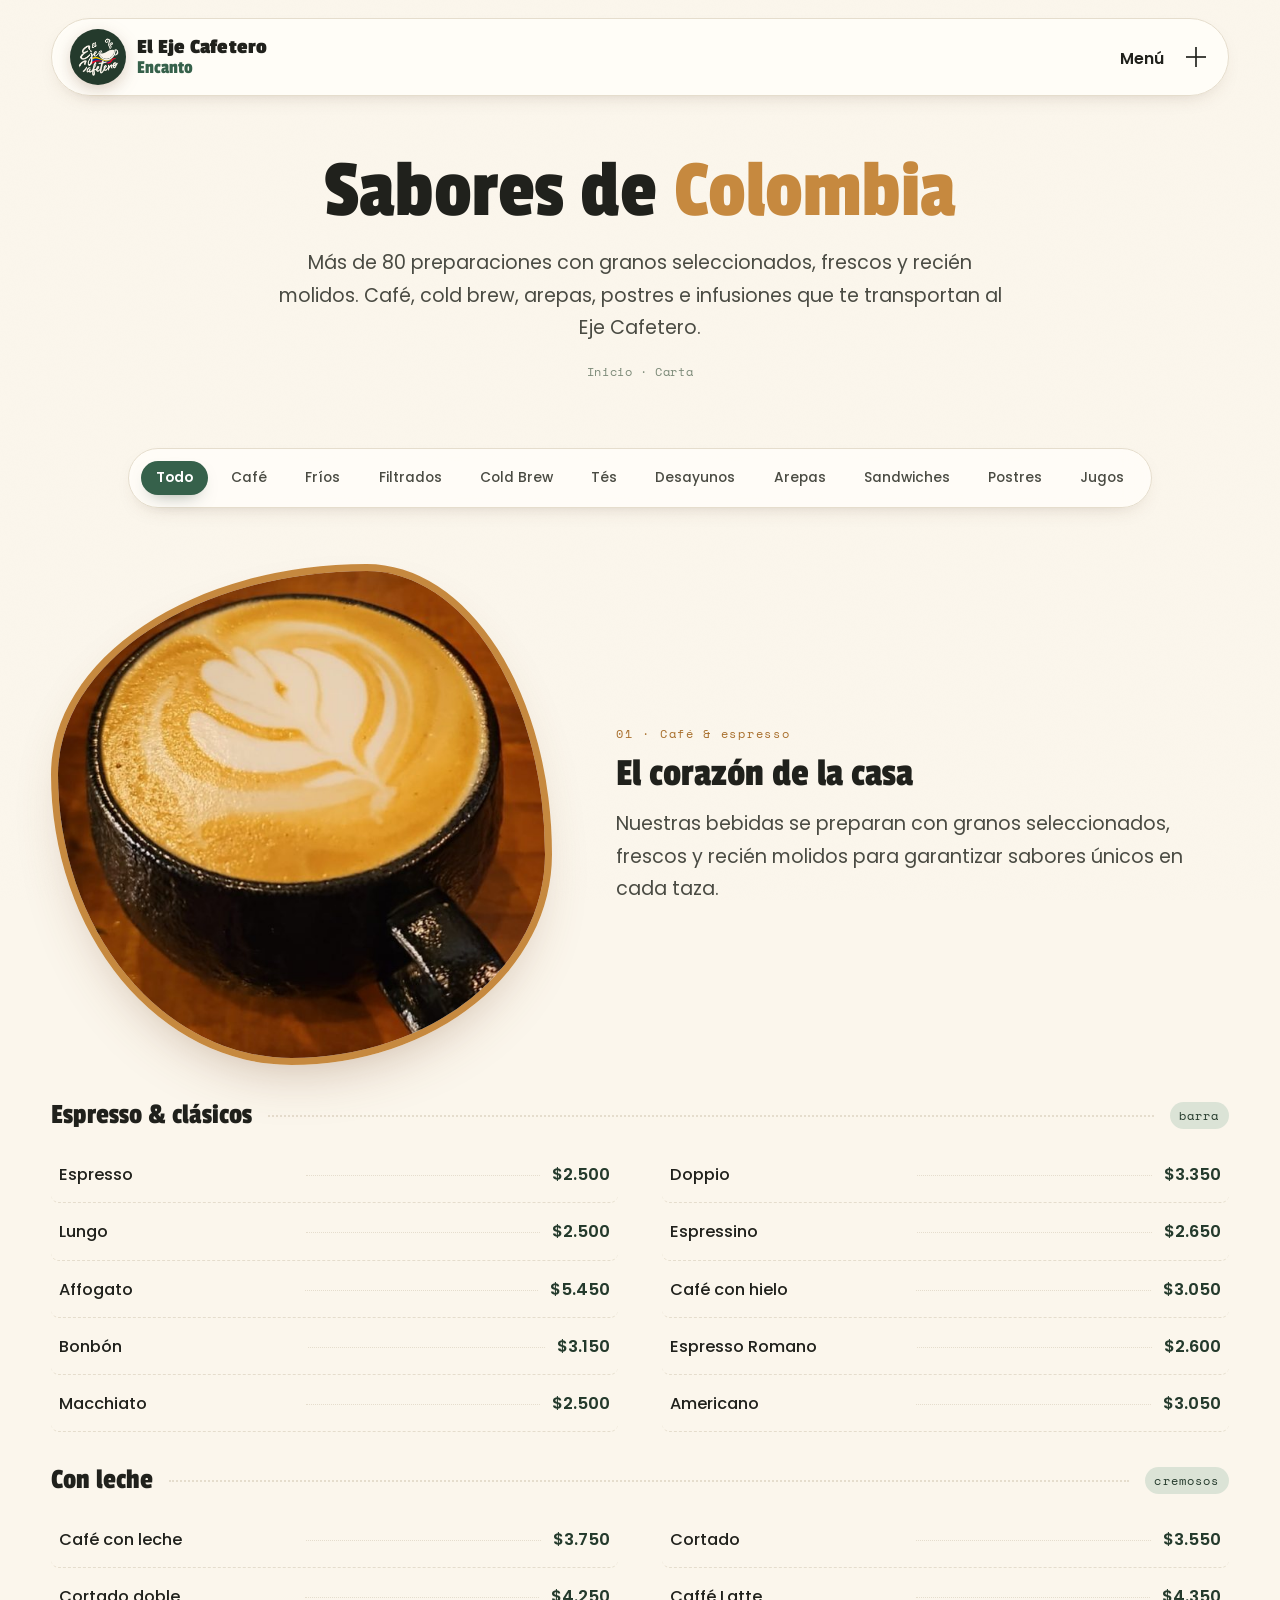
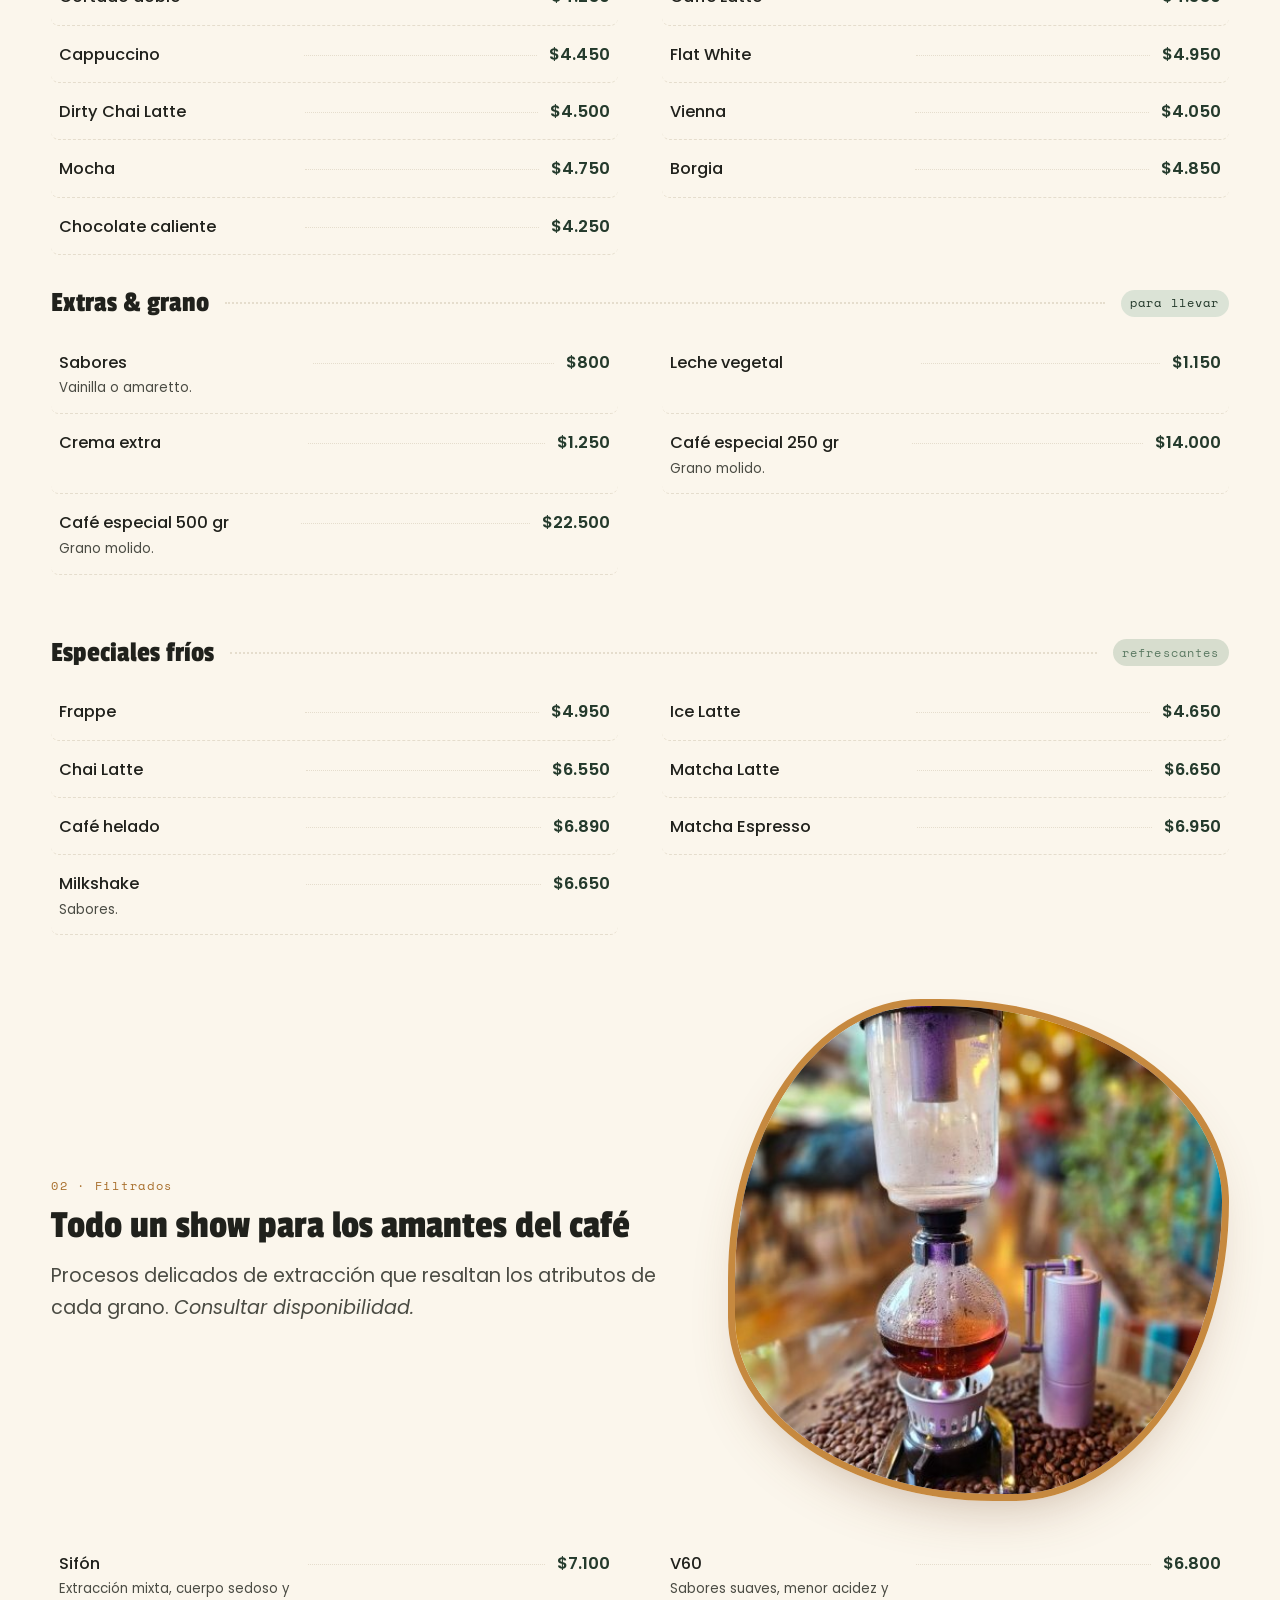
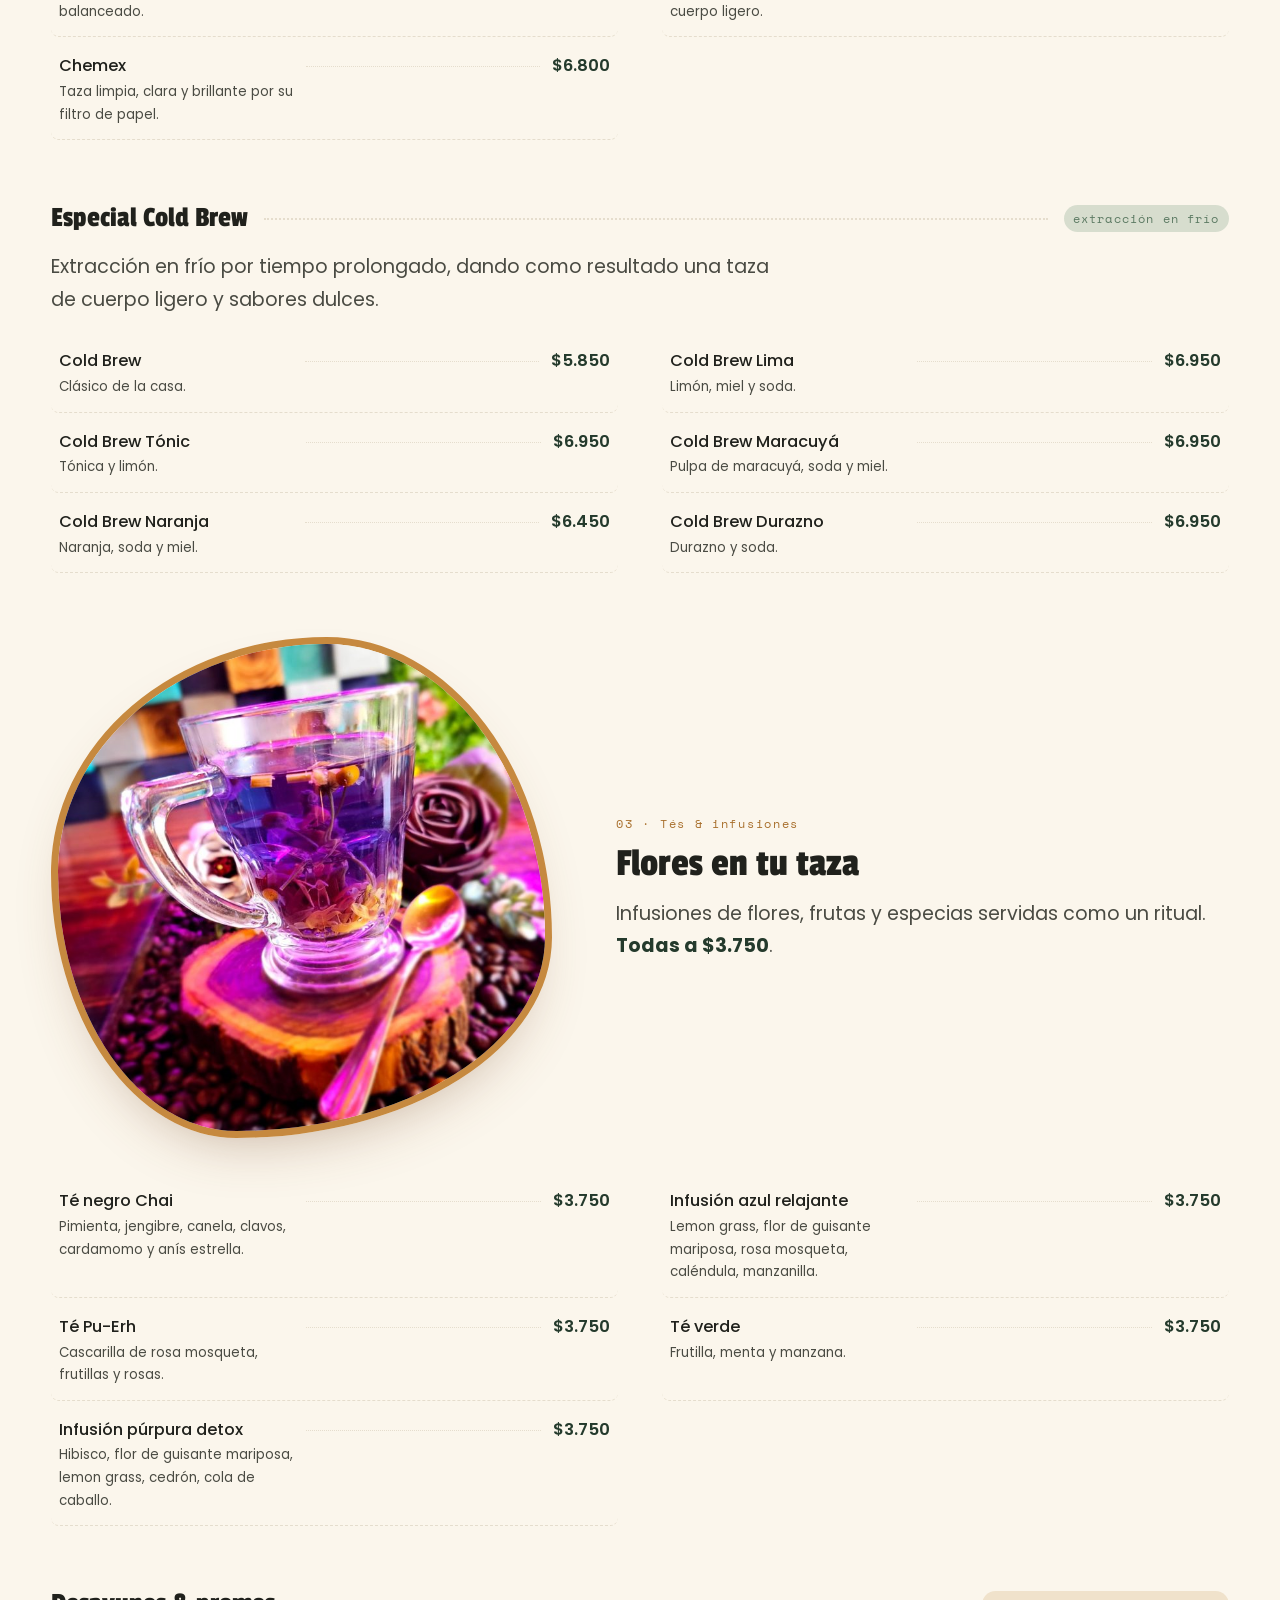
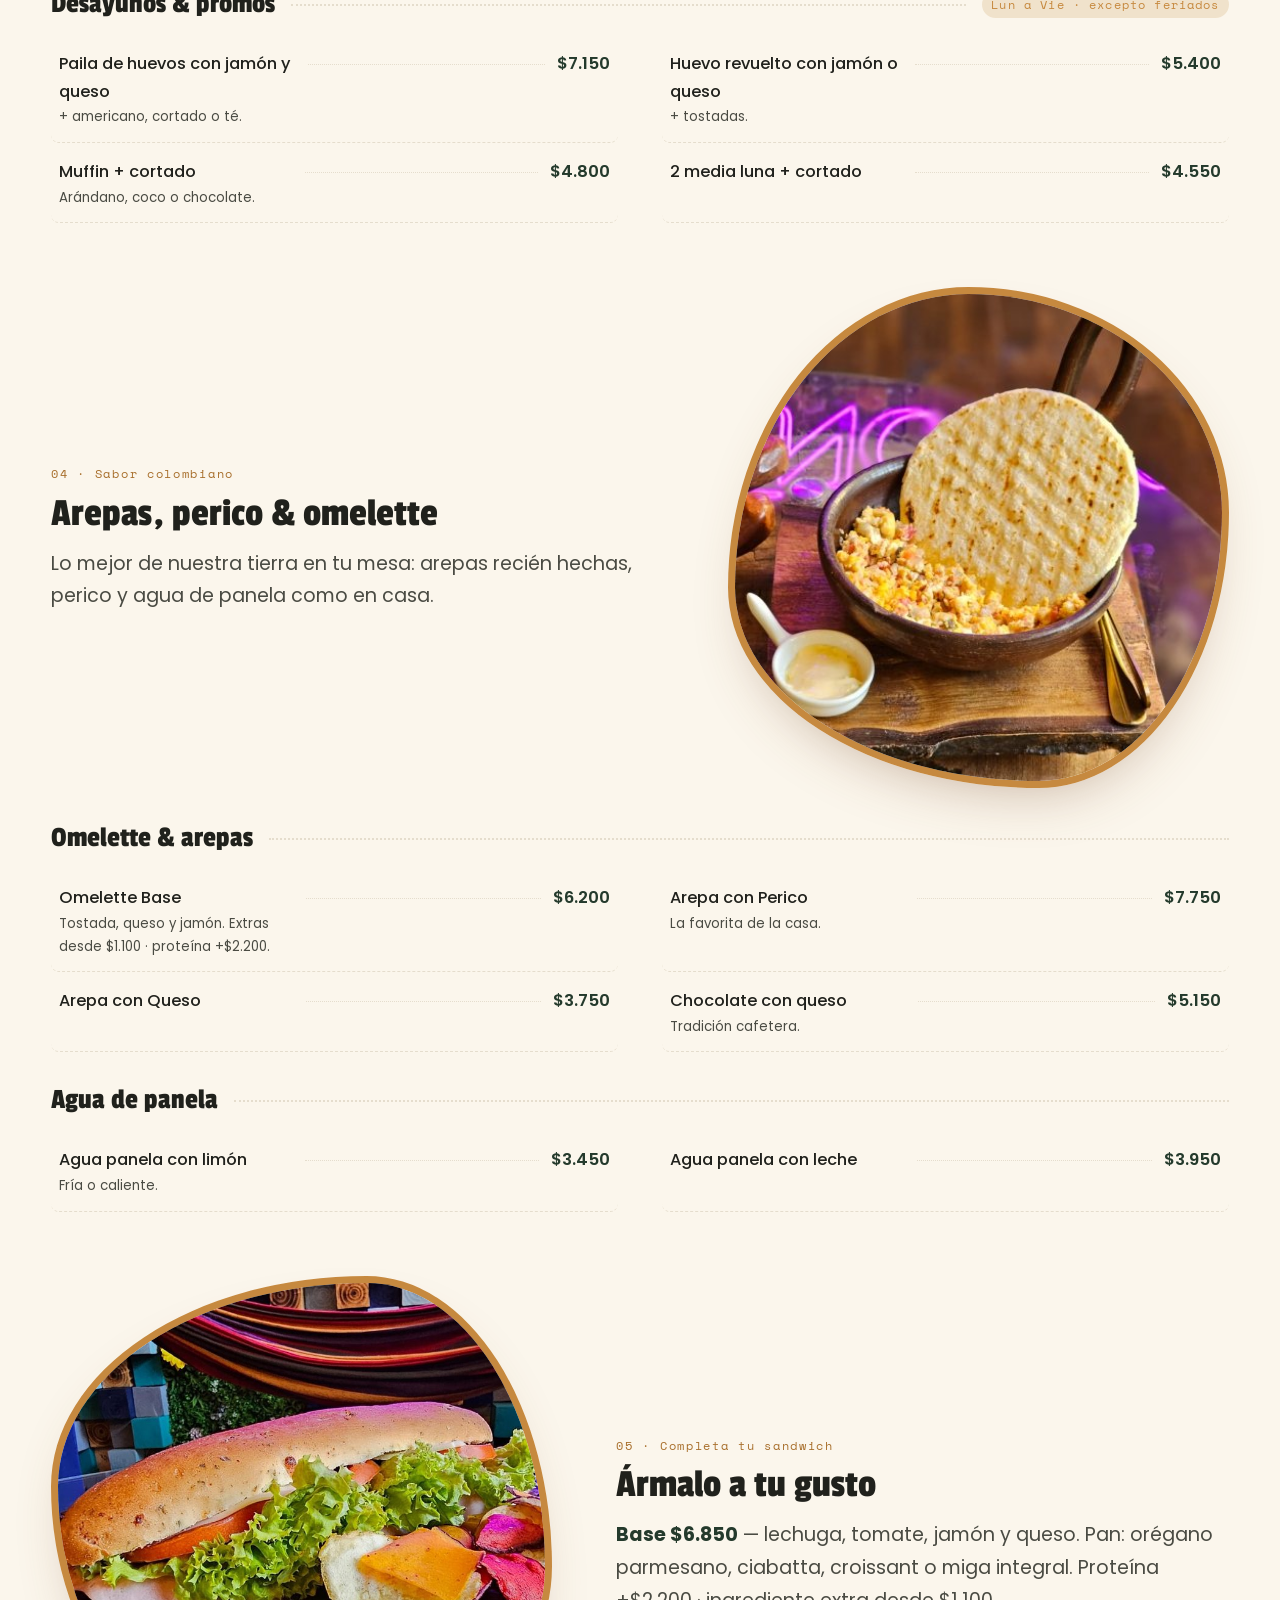
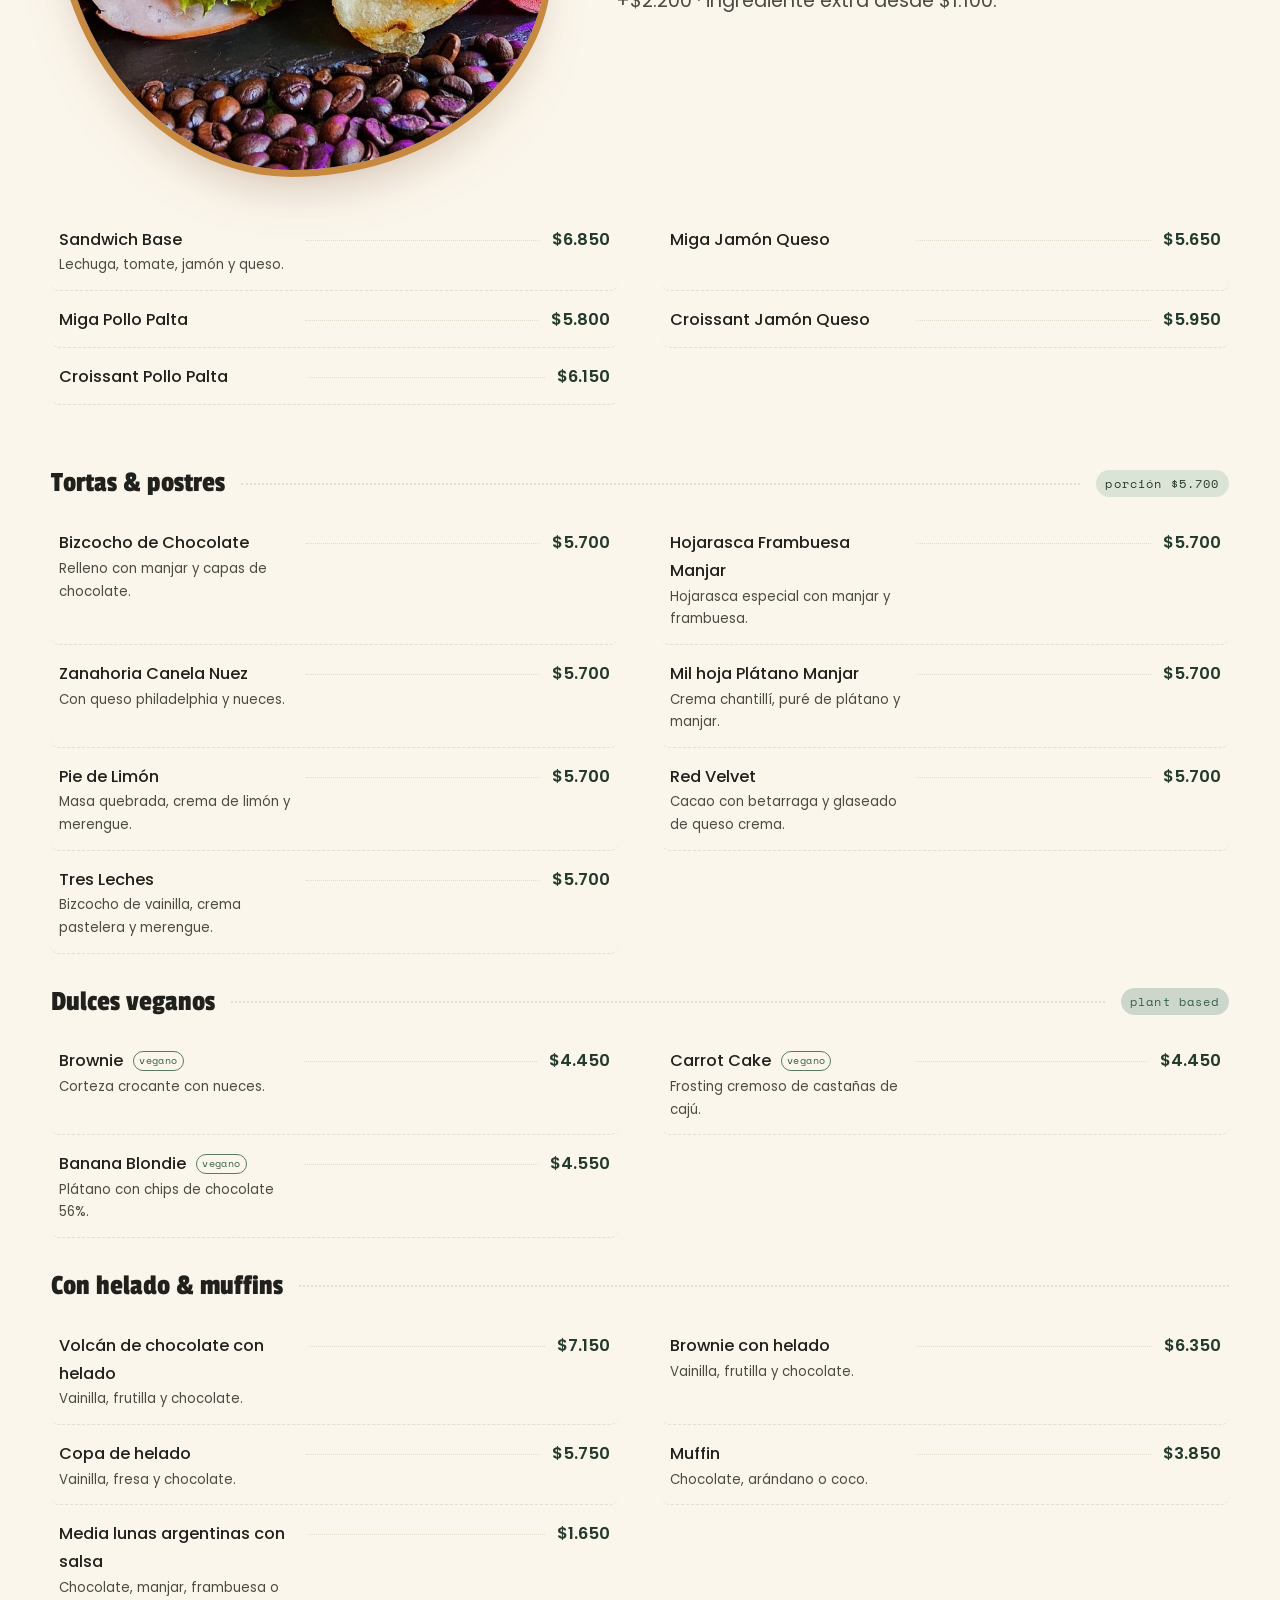
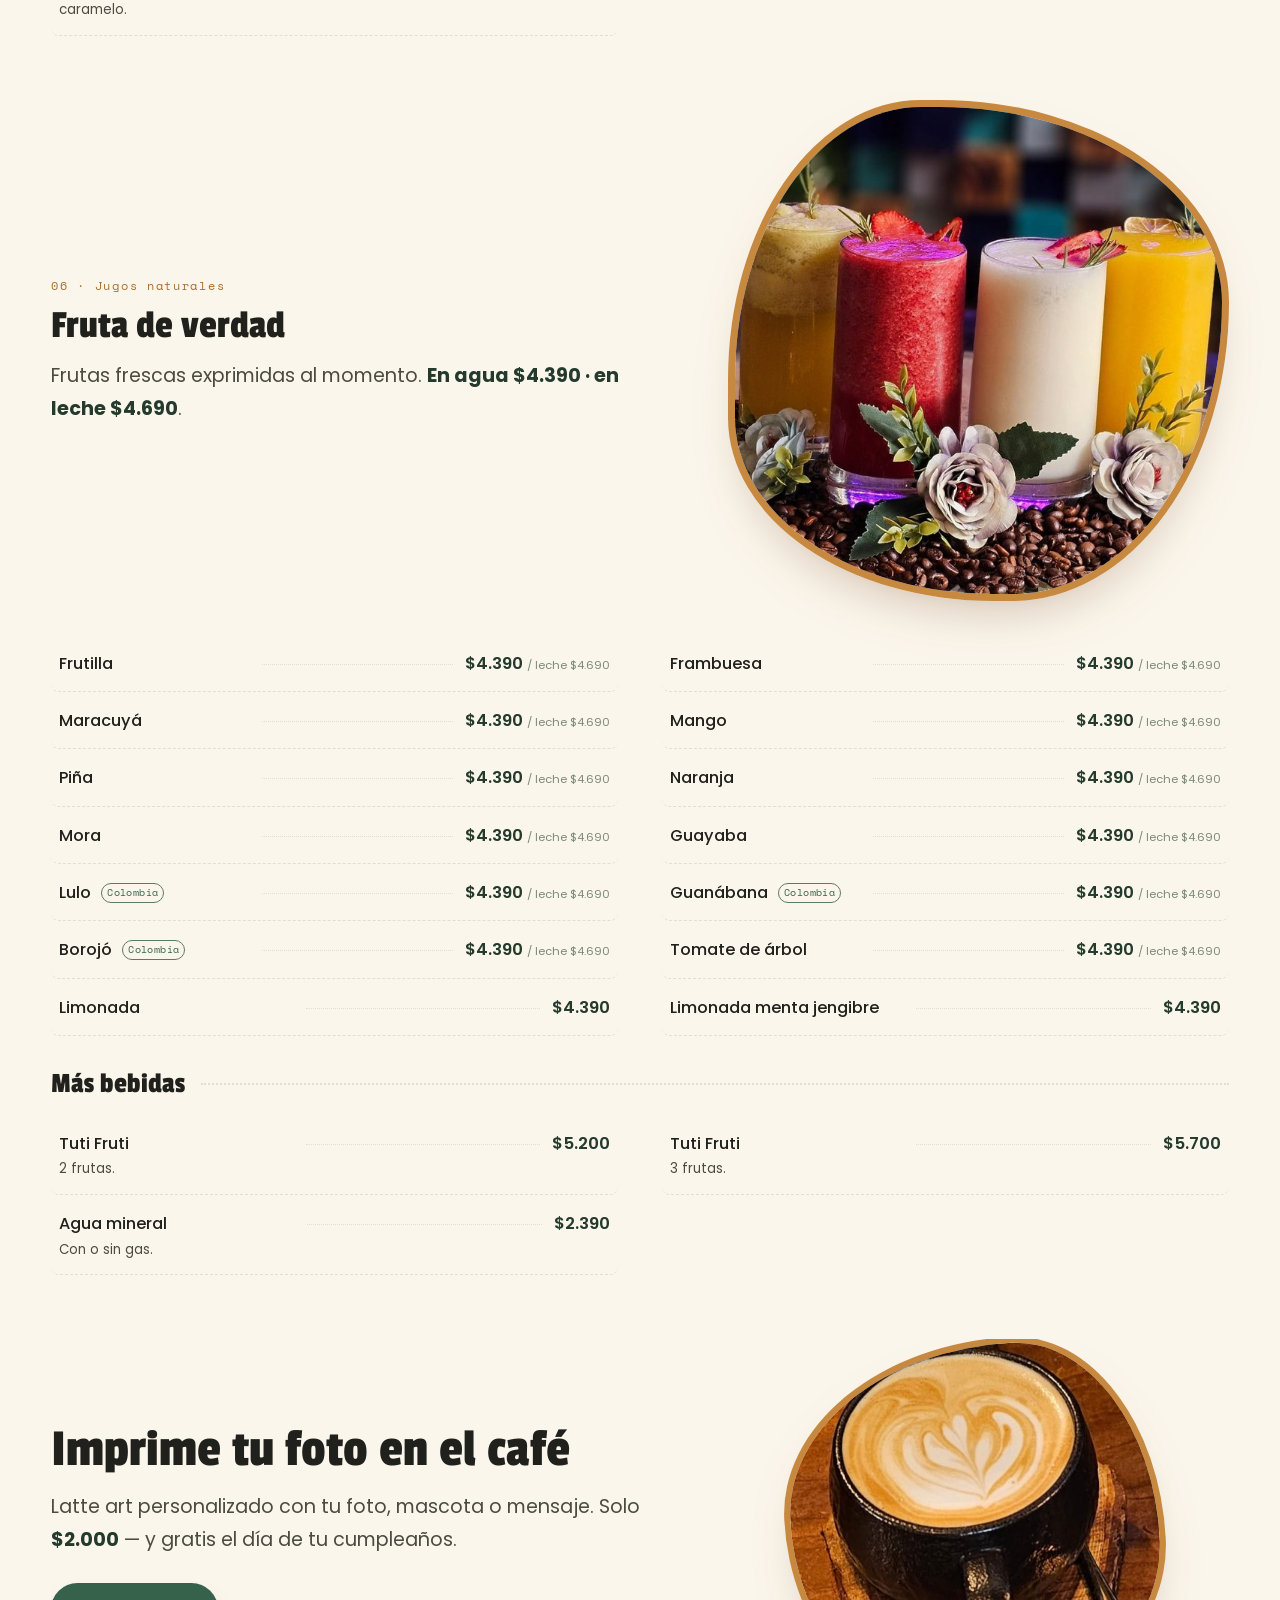
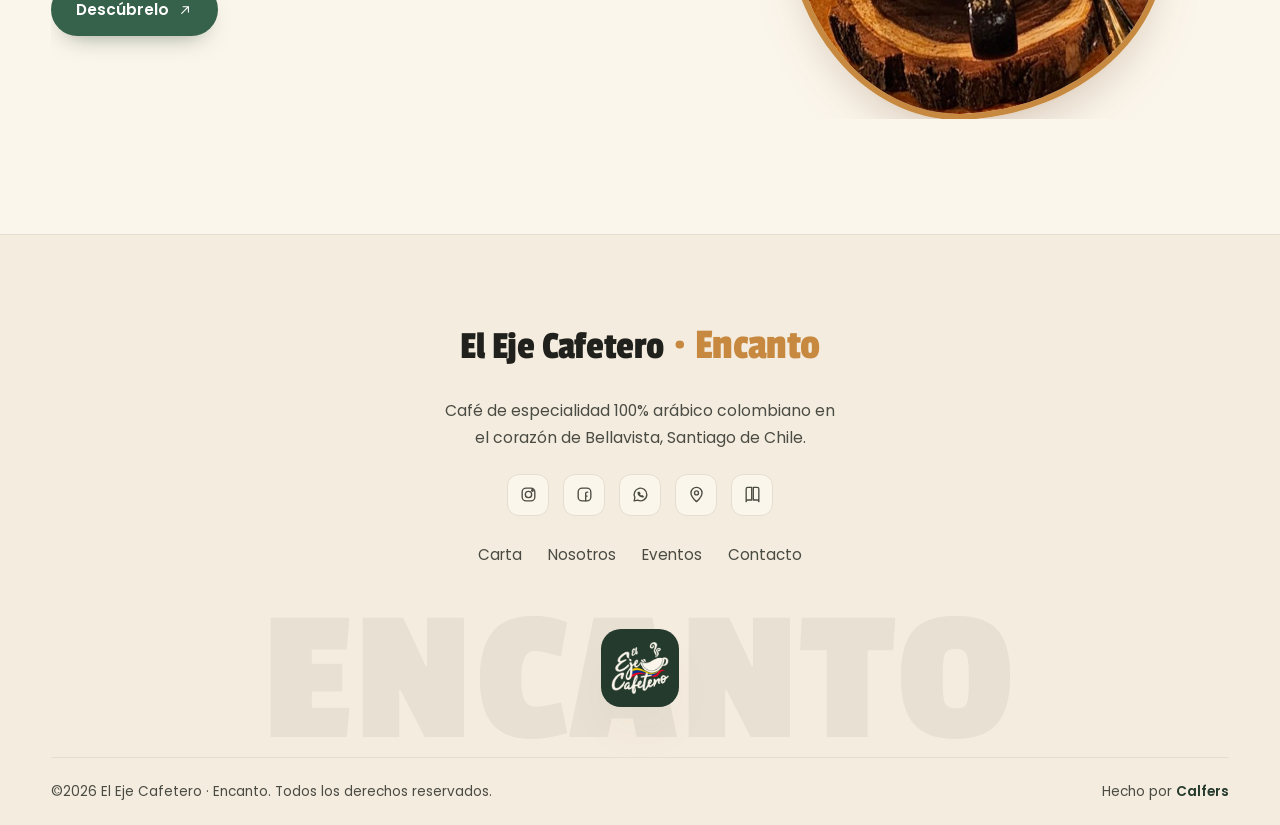
==== carta.html @ 1b2e58f7 "Sitio web El Eje Cafetero · Encanto Café colombiano de especialidad en Bellavista, Santiago. Multipá" ====
<!DOCTYPE html>
<html lang="es">
<head>
<meta charset="UTF-8">
<meta name="viewport" content="width=device-width, initial-scale=1.0">
<title>Carta · El Eje Cafetero — Café colombiano en Bellavista</title>
<meta name="description" content="Carta completa de El Eje Cafetero: café de especialidad, cold brew, filtrados, arepas, sandwiches, postres, tés e infusiones. Bellavista, Santiago.">
<link rel="icon" href="assets/img/logo.svg">
<link rel="preconnect" href="https://fonts.googleapis.com">
<link rel="preconnect" href="https://fonts.gstatic.com" crossorigin>
<link href="https://fonts.googleapis.com/css2?family=Passion+One:wght@400;700;900&family=Poppins:wght@300;400;500;600&family=Space+Mono:wght@400;700&display=swap" rel="stylesheet">
<link rel="stylesheet" href="css/style.css">
</head>
<body>
<svg width="0" height="0" style="position:absolute" aria-hidden="true"><defs>
<symbol id="ic-leaf" viewBox="0 0 24 24"><path d="M4 20c0-9 6-16 16-16 0 10-7 16-16 16z"/><path d="M9 15c2-3 5-5 8-6"/></symbol>
<symbol id="ic-coffee" viewBox="0 0 24 24"><path d="M5 9h12v4a5 5 0 0 1-5 5H10a5 5 0 0 1-5-5z"/><path d="M17 10a3 3 0 0 1 0 6"/><path d="M8 3v2M12 2v3M16 3v2"/></symbol>
<symbol id="ic-flower" viewBox="0 0 24 24"><circle cx="12" cy="12" r="2.2"/><circle cx="12" cy="6.5" r="2.4"/><circle cx="17" cy="10" r="2.4"/><circle cx="15" cy="16" r="2.4"/><circle cx="9" cy="16" r="2.4"/><circle cx="7" cy="10" r="2.4"/></symbol>
<symbol id="ic-cup" viewBox="0 0 24 24"><path d="M6 8h12l-1 11a2 2 0 0 1-2 2H9a2 2 0 0 1-2-2z"/><path d="M5 8h14l-1-3H6z"/></symbol>
<symbol id="ic-pin" viewBox="0 0 24 24"><path d="M12 21s7-6.3 7-11a7 7 0 1 0-14 0c0 4.7 7 11 7 11z"/><circle cx="12" cy="10" r="2.5"/></symbol>
<symbol id="ic-clock" viewBox="0 0 24 24"><circle cx="12" cy="12" r="8"/><path d="M12 8v4l3 2"/></symbol>
<symbol id="ic-camera" viewBox="0 0 24 24"><path d="M4 8h3l1.5-2h7L17 8h3v11H4z"/><circle cx="12" cy="13" r="3.2"/></symbol>
<symbol id="ic-instagram" viewBox="0 0 24 24"><rect x="4" y="4" width="16" height="16" rx="5"/><circle cx="12" cy="12" r="4"/><circle cx="17" cy="7" r="1"/></symbol>
<symbol id="ic-facebook" viewBox="0 0 24 24"><rect x="4" y="4" width="16" height="16" rx="5"/><path d="M13.5 20v-6M13.3 14h2M13.5 14v-3.4c0-1 .6-1.6 1.6-1.6H16"/></symbol>
<symbol id="ic-whatsapp" viewBox="0 0 24 24"><path d="M20 12a8 8 0 0 1-11.5 7.2L4 20l.9-4.3A8 8 0 1 1 20 12z"/><path d="M9 9.5c0 3 2.5 5.5 5.5 5.5.6 0 1-.5 1-.5l-1.5-1-1 .7c-1.2-.6-2.1-1.5-2.5-2.6l.7-.9-1-1.5s-.5.4-.7.8z"/></symbol>
<symbol id="ic-arrow-ur" viewBox="0 0 24 24"><path d="M7 17L17 7M9 7h8v8"/></symbol>
<symbol id="ic-arrow-up" viewBox="0 0 24 24"><path d="M12 19V5M6 11l6-6 6 6"/></symbol>
<symbol id="ic-drop" viewBox="0 0 24 24"><path d="M12 3s6 6.5 6 11a6 6 0 0 1-12 0c0-4.5 6-11 6-11z"/></symbol>
<symbol id="ic-sun" viewBox="0 0 24 24"><circle cx="12" cy="12" r="4"/><path d="M12 3v2M12 19v2M3 12h2M19 12h2M5.6 5.6l1.4 1.4M17 17l1.4 1.4M18.4 5.6L17 7M7 17l-1.4 1.4"/></symbol>
<symbol id="ic-sparkle" viewBox="0 0 24 24"><path d="M12 3l1.6 5.4L19 10l-5.4 1.6L12 17l-1.6-5.4L5 10l5.4-1.6z"/></symbol>
<symbol id="ic-heart" viewBox="0 0 24 24"><path d="M12 20s-7-4.6-7-9.5A3.7 3.7 0 0 1 12 7a3.7 3.7 0 0 1 7 3.5C19 15.4 12 20 12 20z"/></symbol>
<symbol id="ic-book" viewBox="0 0 24 24"><path d="M4 5a2 2 0 0 1 2-2h5v16H6a2 2 0 0 0-2 2z"/><path d="M20 5a2 2 0 0 0-2-2h-5v16h5a2 2 0 0 1 2 2z"/></symbol>
<symbol id="ic-close" viewBox="0 0 24 24"><path d="M6 6l12 12M18 6L6 18"/></symbol>
</defs></svg>

<div class="bg-ambient"></div><div class="bg-noise"></div><div id="veil"></div>
<div id="preloader"><div class="pre-cup"><div class="cup"><div class="pre-steam"><span></span><span></span><span></span></div><img src="assets/img/logo.png" alt="" style="width:80px;height:80px"></div><div class="pre-label">El Eje Cafetero</div><div class="pre-bar"><i></i></div></div></div>

<!-- KINETIC NAV -->
<header class="kn-head">
  <div class="wrap"><div class="kn-bar">
    <a href="index.html" class="brand kn-brand"><img src="assets/img/logo.png" alt=""><span class="bt"><b>El Eje Cafetero</b><small>Encanto</small></span></a>
    <div class="kn-toggle" role="button" aria-label="Abrir menú" tabindex="0">
      <span class="kn-words"><span>Menú</span><span>Cerrar</span></span>
      <svg class="kn-plus" viewBox="0 0 16 16" aria-hidden="true"><path d="M7.33 16V0h1.34v16z" fill="currentColor"/><path d="M16 8.67H0V7.33h16z" fill="currentColor"/></svg>
    </div>
  </div></div>
</header>
<div class="kn-overlay">
  <div class="kn-scrim"></div>
  <div class="kn-drawer">
    <div class="kn-panel p1"></div><div class="kn-panel p2"></div><div class="kn-panel p3"></div>
    <div class="kn-content">
      <img class="kn-branch" src="assets/img/cafe1.svg" alt="">
      <div class="kn-eyebrow">El Eje Cafetero · Encanto</div>
      <ul class="kn-list">
        <li><a href="index.html"><span class="kn-n">01</span> Inicio</a></li>
        <li><a href="carta.html"><span class="kn-n">02</span> Carta</a></li>
        <li><a href="nosotros.html"><span class="kn-n">03</span> Nosotros</a></li>
        <li><a href="eventos.html"><span class="kn-n">04</span> Eventos</a></li>
        <li><a href="contacto.html"><span class="kn-n">05</span> Contacto</a></li>
      </ul>
      <div class="kn-foot">
        <span class="l"><svg class="ic"><use href="#ic-pin"/></svg> Barrio Bellavista, Santiago</span>
        <span class="l"><svg class="ic"><use href="#ic-clock"/></svg> Lun a Dom · 8:00 – 22:00</span>
        <a class="l" href="https://www.instagram.com/encanto_elejecafetero/" target="_blank" rel="noopener"><svg class="ic"><use href="#ic-instagram"/></svg> @encanto_elejecafetero</a>
      </div>
    </div>
  </div>
</div>

<!-- PAGE HERO -->
<section class="page-hero">
  <div class="wrap" data-reveal>
    <h1 class="h-xl">Sabores de <span class="script">Colombia</span></h1>
    <p class="lead center mt-s" style="margin-inline:auto">Más de 80 preparaciones con granos seleccionados, frescos y recién molidos. Café, cold brew, arepas, postres e infusiones que te transportan al Eje Cafetero.</p>
    <div class="crumb"><a href="index.html">Inicio</a> · Carta</div>
  </div>
</section>

<div class="wrap">
  <div class="menu-filters" data-reveal>
    <button class="filter-btn active" data-filter="all">Todo</button>
    <button class="filter-btn" data-filter="cafe">Café</button>
    <button class="filter-btn" data-filter="frios">Fríos</button>
    <button class="filter-btn" data-filter="filtrados">Filtrados</button>
    <button class="filter-btn" data-filter="coldbrew">Cold Brew</button>
    <button class="filter-btn" data-filter="te">Tés</button>
    <button class="filter-btn" data-filter="desayunos">Desayunos</button>
    <button class="filter-btn" data-filter="arepas">Arepas</button>
    <button class="filter-btn" data-filter="sandwich">Sandwiches</button>
    <button class="filter-btn" data-filter="postres">Postres</button>
    <button class="filter-btn" data-filter="jugos">Jugos</button>
  </div>
</div>

<section class="section" style="padding-top:16px">
  <div class="wrap">

    <!-- CAFÉ -->
    <div class="menu-cat" data-cat="cafe">
      <div class="menu-cat-band tone-coral" data-reveal>
        <div class="mcb-img"><img src="assets/img/latte-1.jpg" alt="Café con leche y latte art"></div>
        <div class="mcb-body"><div class="kicker">01 · Café &amp; espresso</div><h2>El corazón de la casa</h2><p class="lead mt-s">Nuestras bebidas se preparan con granos seleccionados, frescos y recién molidos para garantizar sabores únicos en cada taza.</p></div>
      </div>
      <div class="menu-sub"><h3>Espresso &amp; clásicos</h3><span class="rule"></span><span class="chip">barra</span></div>
      <div class="menu-list">
        <div class="mitem"><div class="mi-main"><div class="mi-name">Espresso</div></div><span class="dots"></span><span class="mi-price">$2.500</span></div>
        <div class="mitem"><div class="mi-main"><div class="mi-name">Doppio</div></div><span class="dots"></span><span class="mi-price">$3.350</span></div>
        <div class="mitem"><div class="mi-main"><div class="mi-name">Lungo</div></div><span class="dots"></span><span class="mi-price">$2.500</span></div>
        <div class="mitem"><div class="mi-main"><div class="mi-name">Espressino</div></div><span class="dots"></span><span class="mi-price">$2.650</span></div>
        <div class="mitem"><div class="mi-main"><div class="mi-name">Affogato</div></div><span class="dots"></span><span class="mi-price">$5.450</span></div>
        <div class="mitem"><div class="mi-main"><div class="mi-name">Café con hielo</div></div><span class="dots"></span><span class="mi-price">$3.050</span></div>
        <div class="mitem"><div class="mi-main"><div class="mi-name">Bonbón</div></div><span class="dots"></span><span class="mi-price">$3.150</span></div>
        <div class="mitem"><div class="mi-main"><div class="mi-name">Espresso Romano</div></div><span class="dots"></span><span class="mi-price">$2.600</span></div>
        <div class="mitem"><div class="mi-main"><div class="mi-name">Macchiato</div></div><span class="dots"></span><span class="mi-price">$2.500</span></div>
        <div class="mitem"><div class="mi-main"><div class="mi-name">Americano</div></div><span class="dots"></span><span class="mi-price">$3.050</span></div>
      </div>
      <div class="menu-sub"><h3>Con leche</h3><span class="rule"></span><span class="chip">cremosos</span></div>
      <div class="menu-list">
        <div class="mitem"><div class="mi-main"><div class="mi-name">Café con leche</div></div><span class="dots"></span><span class="mi-price">$3.750</span></div>
        <div class="mitem"><div class="mi-main"><div class="mi-name">Cortado</div></div><span class="dots"></span><span class="mi-price">$3.550</span></div>
        <div class="mitem"><div class="mi-main"><div class="mi-name">Cortado doble</div></div><span class="dots"></span><span class="mi-price">$4.250</span></div>
        <div class="mitem"><div class="mi-main"><div class="mi-name">Caffé Latte</div></div><span class="dots"></span><span class="mi-price">$4.350</span></div>
        <div class="mitem"><div class="mi-main"><div class="mi-name">Cappuccino</div></div><span class="dots"></span><span class="mi-price">$4.450</span></div>
        <div class="mitem"><div class="mi-main"><div class="mi-name">Flat White</div></div><span class="dots"></span><span class="mi-price">$4.950</span></div>
        <div class="mitem"><div class="mi-main"><div class="mi-name">Dirty Chai Latte</div></div><span class="dots"></span><span class="mi-price">$4.500</span></div>
        <div class="mitem"><div class="mi-main"><div class="mi-name">Vienna</div></div><span class="dots"></span><span class="mi-price">$4.050</span></div>
        <div class="mitem"><div class="mi-main"><div class="mi-name">Mocha</div></div><span class="dots"></span><span class="mi-price">$4.750</span></div>
        <div class="mitem"><div class="mi-main"><div class="mi-name">Borgia</div></div><span class="dots"></span><span class="mi-price">$4.850</span></div>
        <div class="mitem"><div class="mi-main"><div class="mi-name">Chocolate caliente</div></div><span class="dots"></span><span class="mi-price">$4.250</span></div>
      </div>
      <div class="menu-sub"><h3>Extras &amp; grano</h3><span class="rule"></span><span class="chip">para llevar</span></div>
      <div class="menu-list">
        <div class="mitem"><div class="mi-main"><div class="mi-name">Sabores</div><div class="mi-desc">Vainilla o amaretto.</div></div><span class="dots"></span><span class="mi-price">$800</span></div>
        <div class="mitem"><div class="mi-main"><div class="mi-name">Leche vegetal</div></div><span class="dots"></span><span class="mi-price">$1.150</span></div>
        <div class="mitem"><div class="mi-main"><div class="mi-name">Crema extra</div></div><span class="dots"></span><span class="mi-price">$1.250</span></div>
        <div class="mitem"><div class="mi-main"><div class="mi-name">Café especial 250 gr</div><div class="mi-desc">Grano molido.</div></div><span class="dots"></span><span class="mi-price">$14.000</span></div>
        <div class="mitem"><div class="mi-main"><div class="mi-name">Café especial 500 gr</div><div class="mi-desc">Grano molido.</div></div><span class="dots"></span><span class="mi-price">$22.500</span></div>
      </div>
    </div>

    <!-- FRÍOS -->
    <div class="menu-cat" data-cat="frios">
      <div class="menu-sub" data-reveal><h3>Especiales fríos</h3><span class="rule"></span><span class="chip" style="color:var(--aqua-deep);background:var(--aqua-soft)">refrescantes</span></div>
      <div class="menu-list">
        <div class="mitem"><div class="mi-main"><div class="mi-name">Frappe</div></div><span class="dots"></span><span class="mi-price">$4.950</span></div>
        <div class="mitem"><div class="mi-main"><div class="mi-name">Ice Latte</div></div><span class="dots"></span><span class="mi-price">$4.650</span></div>
        <div class="mitem"><div class="mi-main"><div class="mi-name">Chai Latte</div></div><span class="dots"></span><span class="mi-price">$6.550</span></div>
        <div class="mitem"><div class="mi-main"><div class="mi-name">Matcha Latte</div></div><span class="dots"></span><span class="mi-price">$6.650</span></div>
        <div class="mitem"><div class="mi-main"><div class="mi-name">Café helado</div></div><span class="dots"></span><span class="mi-price">$6.890</span></div>
        <div class="mitem"><div class="mi-main"><div class="mi-name">Matcha Espresso</div></div><span class="dots"></span><span class="mi-price">$6.950</span></div>
        <div class="mitem"><div class="mi-main"><div class="mi-name">Milkshake</div><div class="mi-desc">Sabores.</div></div><span class="dots"></span><span class="mi-price">$6.650</span></div>
      </div>
    </div>

    <!-- FILTRADOS -->
    <div class="menu-cat" data-cat="filtrados">
      <div class="menu-cat-band tone-aqua rev" data-reveal>
        <div class="mcb-img"><img src="assets/img/sifon.jpg" alt="Método sifón"></div>
        <div class="mcb-body"><div class="kicker">02 · Filtrados</div><h2>Todo un show para los amantes del café</h2><p class="lead mt-s">Procesos delicados de extracción que resaltan los atributos de cada grano. <em>Consultar disponibilidad.</em></p></div>
      </div>
      <div class="menu-list">
        <div class="mitem"><div class="mi-main"><div class="mi-name">Sifón</div><div class="mi-desc">Extracción mixta, cuerpo sedoso y balanceado.</div></div><span class="dots"></span><span class="mi-price">$7.100</span></div>
        <div class="mitem"><div class="mi-main"><div class="mi-name">V60</div><div class="mi-desc">Sabores suaves, menor acidez y cuerpo ligero.</div></div><span class="dots"></span><span class="mi-price">$6.800</span></div>
        <div class="mitem"><div class="mi-main"><div class="mi-name">Chemex</div><div class="mi-desc">Taza limpia, clara y brillante por su filtro de papel.</div></div><span class="dots"></span><span class="mi-price">$6.800</span></div>
      </div>
    </div>

    <!-- COLD BREW -->
    <div class="menu-cat" data-cat="coldbrew">
      <div class="menu-sub" data-reveal><h3>Especial Cold Brew</h3><span class="rule"></span><span class="chip" style="color:var(--aqua-deep);background:var(--aqua-soft)">extracción en frío</span></div>
      <p class="lead" data-reveal style="margin-bottom:18px">Extracción en frío por tiempo prolongado, dando como resultado una taza de cuerpo ligero y sabores dulces.</p>
      <div class="menu-list">
        <div class="mitem"><div class="mi-main"><div class="mi-name">Cold Brew</div><div class="mi-desc">Clásico de la casa.</div></div><span class="dots"></span><span class="mi-price">$5.850</span></div>
        <div class="mitem"><div class="mi-main"><div class="mi-name">Cold Brew Lima</div><div class="mi-desc">Limón, miel y soda.</div></div><span class="dots"></span><span class="mi-price">$6.950</span></div>
        <div class="mitem"><div class="mi-main"><div class="mi-name">Cold Brew Tónic</div><div class="mi-desc">Tónica y limón.</div></div><span class="dots"></span><span class="mi-price">$6.950</span></div>
        <div class="mitem"><div class="mi-main"><div class="mi-name">Cold Brew Maracuyá</div><div class="mi-desc">Pulpa de maracuyá, soda y miel.</div></div><span class="dots"></span><span class="mi-price">$6.950</span></div>
        <div class="mitem"><div class="mi-main"><div class="mi-name">Cold Brew Naranja</div><div class="mi-desc">Naranja, soda y miel.</div></div><span class="dots"></span><span class="mi-price">$6.450</span></div>
        <div class="mitem"><div class="mi-main"><div class="mi-name">Cold Brew Durazno</div><div class="mi-desc">Durazno y soda.</div></div><span class="dots"></span><span class="mi-price">$6.950</span></div>
      </div>
    </div>

    <!-- TÉ -->
    <div class="menu-cat" data-cat="te">
      <div class="menu-cat-band tone-leaf" data-reveal>
        <div class="mcb-img"><img src="assets/img/tea-purple.jpg" alt="Infusión de flores"></div>
        <div class="mcb-body"><div class="kicker">03 · Tés &amp; infusiones</div><h2>Flores en tu taza</h2><p class="lead mt-s">Infusiones de flores, frutas y especias servidas como un ritual. <b style="color:var(--coral-deep)">Todas a $3.750</b>.</p></div>
      </div>
      <div class="menu-list">
        <div class="mitem"><div class="mi-main"><div class="mi-name">Té negro Chai</div><div class="mi-desc">Pimienta, jengibre, canela, clavos, cardamomo y anís estrella.</div></div><span class="dots"></span><span class="mi-price">$3.750</span></div>
        <div class="mitem"><div class="mi-main"><div class="mi-name">Infusión azul relajante</div><div class="mi-desc">Lemon grass, flor de guisante mariposa, rosa mosqueta, caléndula, manzanilla.</div></div><span class="dots"></span><span class="mi-price">$3.750</span></div>
        <div class="mitem"><div class="mi-main"><div class="mi-name">Té Pu-Erh</div><div class="mi-desc">Cascarilla de rosa mosqueta, frutillas y rosas.</div></div><span class="dots"></span><span class="mi-price">$3.750</span></div>
        <div class="mitem"><div class="mi-main"><div class="mi-name">Té verde</div><div class="mi-desc">Frutilla, menta y manzana.</div></div><span class="dots"></span><span class="mi-price">$3.750</span></div>
        <div class="mitem"><div class="mi-main"><div class="mi-name">Infusión púrpura detox</div><div class="mi-desc">Hibisco, flor de guisante mariposa, lemon grass, cedrón, cola de caballo.</div></div><span class="dots"></span><span class="mi-price">$3.750</span></div>
      </div>
    </div>

    <!-- DESAYUNOS -->
    <div class="menu-cat" data-cat="desayunos">
      <div class="menu-sub" data-reveal><h3>Desayunos &amp; promos</h3><span class="rule"></span><span class="chip" style="color:var(--mango);background:var(--mango-soft)">Lun a Vie · excepto feriados</span></div>
      <div class="menu-list">
        <div class="mitem"><div class="mi-main"><div class="mi-name">Paila de huevos con jamón y queso</div><div class="mi-desc">+ americano, cortado o té.</div></div><span class="dots"></span><span class="mi-price">$7.150</span></div>
        <div class="mitem"><div class="mi-main"><div class="mi-name">Huevo revuelto con jamón o queso</div><div class="mi-desc">+ tostadas.</div></div><span class="dots"></span><span class="mi-price">$5.400</span></div>
        <div class="mitem"><div class="mi-main"><div class="mi-name">Muffin + cortado</div><div class="mi-desc">Arándano, coco o chocolate.</div></div><span class="dots"></span><span class="mi-price">$4.800</span></div>
        <div class="mitem"><div class="mi-main"><div class="mi-name">2 media luna + cortado</div></div><span class="dots"></span><span class="mi-price">$4.550</span></div>
      </div>
    </div>

    <!-- AREPAS -->
    <div class="menu-cat" data-cat="arepas">
      <div class="menu-cat-band tone-mango rev" data-reveal>
        <div class="mcb-img"><img src="assets/img/arepa-2.jpg" alt="Arepa con queso"></div>
        <div class="mcb-body"><div class="kicker">04 · Sabor colombiano</div><h2>Arepas, perico &amp; omelette</h2><p class="lead mt-s">Lo mejor de nuestra tierra en tu mesa: arepas recién hechas, perico y agua de panela como en casa.</p></div>
      </div>
      <div class="menu-sub"><h3>Omelette &amp; arepas</h3><span class="rule"></span></div>
      <div class="menu-list">
        <div class="mitem"><div class="mi-main"><div class="mi-name">Omelette Base</div><div class="mi-desc">Tostada, queso y jamón. Extras desde $1.100 · proteína +$2.200.</div></div><span class="dots"></span><span class="mi-price">$6.200</span></div>
        <div class="mitem"><div class="mi-main"><div class="mi-name">Arepa con Perico</div><div class="mi-desc">La favorita de la casa.</div></div><span class="dots"></span><span class="mi-price">$7.750</span></div>
        <div class="mitem"><div class="mi-main"><div class="mi-name">Arepa con Queso</div></div><span class="dots"></span><span class="mi-price">$3.750</span></div>
        <div class="mitem"><div class="mi-main"><div class="mi-name">Chocolate con queso</div><div class="mi-desc">Tradición cafetera.</div></div><span class="dots"></span><span class="mi-price">$5.150</span></div>
      </div>
      <div class="menu-sub"><h3>Agua de panela</h3><span class="rule"></span></div>
      <div class="menu-list">
        <div class="mitem"><div class="mi-main"><div class="mi-name">Agua panela con limón</div><div class="mi-desc">Fría o caliente.</div></div><span class="dots"></span><span class="mi-price">$3.450</span></div>
        <div class="mitem"><div class="mi-main"><div class="mi-name">Agua panela con leche</div></div><span class="dots"></span><span class="mi-price">$3.950</span></div>
      </div>
    </div>

    <!-- SANDWICH -->
    <div class="menu-cat" data-cat="sandwich">
      <div class="menu-cat-band tone-coral" data-reveal>
        <div class="mcb-img"><img src="assets/img/sandwich.jpg" alt="Sandwich completo"></div>
        <div class="mcb-body"><div class="kicker">05 · Completa tu sandwich</div><h2>Ármalo a tu gusto</h2><p class="lead mt-s"><b style="color:var(--coral-deep)">Base $6.850</b> — lechuga, tomate, jamón y queso. Pan: orégano parmesano, ciabatta, croissant o miga integral. Proteína +$2.200 · ingrediente extra desde $1.100.</p></div>
      </div>
      <div class="menu-list">
        <div class="mitem"><div class="mi-main"><div class="mi-name">Sandwich Base</div><div class="mi-desc">Lechuga, tomate, jamón y queso.</div></div><span class="dots"></span><span class="mi-price">$6.850</span></div>
        <div class="mitem"><div class="mi-main"><div class="mi-name">Miga Jamón Queso</div></div><span class="dots"></span><span class="mi-price">$5.650</span></div>
        <div class="mitem"><div class="mi-main"><div class="mi-name">Miga Pollo Palta</div></div><span class="dots"></span><span class="mi-price">$5.800</span></div>
        <div class="mitem"><div class="mi-main"><div class="mi-name">Croissant Jamón Queso</div></div><span class="dots"></span><span class="mi-price">$5.950</span></div>
        <div class="mitem"><div class="mi-main"><div class="mi-name">Croissant Pollo Palta</div></div><span class="dots"></span><span class="mi-price">$6.150</span></div>
      </div>
    </div>

    <!-- POSTRES -->
    <div class="menu-cat" data-cat="postres">
      <div class="menu-sub" data-reveal><h3>Tortas &amp; postres</h3><span class="rule"></span><span class="chip">porción $5.700</span></div>
      <div class="menu-list">
        <div class="mitem"><div class="mi-main"><div class="mi-name">Bizcocho de Chocolate</div><div class="mi-desc">Relleno con manjar y capas de chocolate.</div></div><span class="dots"></span><span class="mi-price">$5.700</span></div>
        <div class="mitem"><div class="mi-main"><div class="mi-name">Hojarasca Frambuesa Manjar</div><div class="mi-desc">Hojarasca especial con manjar y frambuesa.</div></div><span class="dots"></span><span class="mi-price">$5.700</span></div>
        <div class="mitem"><div class="mi-main"><div class="mi-name">Zanahoria Canela Nuez</div><div class="mi-desc">Con queso philadelphia y nueces.</div></div><span class="dots"></span><span class="mi-price">$5.700</span></div>
        <div class="mitem"><div class="mi-main"><div class="mi-name">Mil hoja Plátano Manjar</div><div class="mi-desc">Crema chantillí, puré de plátano y manjar.</div></div><span class="dots"></span><span class="mi-price">$5.700</span></div>
        <div class="mitem"><div class="mi-main"><div class="mi-name">Pie de Limón</div><div class="mi-desc">Masa quebrada, crema de limón y merengue.</div></div><span class="dots"></span><span class="mi-price">$5.700</span></div>
        <div class="mitem"><div class="mi-main"><div class="mi-name">Red Velvet</div><div class="mi-desc">Cacao con betarraga y glaseado de queso crema.</div></div><span class="dots"></span><span class="mi-price">$5.700</span></div>
        <div class="mitem"><div class="mi-main"><div class="mi-name">Tres Leches</div><div class="mi-desc">Bizcocho de vainilla, crema pastelera y merengue.</div></div><span class="dots"></span><span class="mi-price">$5.700</span></div>
      </div>
      <div class="menu-sub"><h3>Dulces veganos</h3><span class="rule"></span><span class="chip" style="color:var(--leaf-deep);background:var(--leaf-soft)">plant based</span></div>
      <div class="menu-list">
        <div class="mitem"><div class="mi-main"><div class="mi-name">Brownie <span class="v">vegano</span></div><div class="mi-desc">Corteza crocante con nueces.</div></div><span class="dots"></span><span class="mi-price">$4.450</span></div>
        <div class="mitem"><div class="mi-main"><div class="mi-name">Carrot Cake <span class="v">vegano</span></div><div class="mi-desc">Frosting cremoso de castañas de cajú.</div></div><span class="dots"></span><span class="mi-price">$4.450</span></div>
        <div class="mitem"><div class="mi-main"><div class="mi-name">Banana Blondie <span class="v">vegano</span></div><div class="mi-desc">Plátano con chips de chocolate 56%.</div></div><span class="dots"></span><span class="mi-price">$4.550</span></div>
      </div>
      <div class="menu-sub"><h3>Con helado &amp; muffins</h3><span class="rule"></span></div>
      <div class="menu-list">
        <div class="mitem"><div class="mi-main"><div class="mi-name">Volcán de chocolate con helado</div><div class="mi-desc">Vainilla, frutilla y chocolate.</div></div><span class="dots"></span><span class="mi-price">$7.150</span></div>
        <div class="mitem"><div class="mi-main"><div class="mi-name">Brownie con helado</div><div class="mi-desc">Vainilla, frutilla y chocolate.</div></div><span class="dots"></span><span class="mi-price">$6.350</span></div>
        <div class="mitem"><div class="mi-main"><div class="mi-name">Copa de helado</div><div class="mi-desc">Vainilla, fresa y chocolate.</div></div><span class="dots"></span><span class="mi-price">$5.750</span></div>
        <div class="mitem"><div class="mi-main"><div class="mi-name">Muffin</div><div class="mi-desc">Chocolate, arándano o coco.</div></div><span class="dots"></span><span class="mi-price">$3.850</span></div>
        <div class="mitem"><div class="mi-main"><div class="mi-name">Media lunas argentinas con salsa</div><div class="mi-desc">Chocolate, manjar, frambuesa o caramelo.</div></div><span class="dots"></span><span class="mi-price">$1.650</span></div>
      </div>
    </div>

    <!-- JUGOS -->
    <div class="menu-cat" data-cat="jugos">
      <div class="menu-cat-band tone-aqua rev" data-reveal>
        <div class="mcb-img"><img src="assets/img/juices.jpg" alt="Jugos naturales"></div>
        <div class="mcb-body"><div class="kicker">06 · Jugos naturales</div><h2>Fruta de verdad</h2><p class="lead mt-s">Frutas frescas exprimidas al momento. <b style="color:var(--coral-deep)">En agua $4.390 · en leche $4.690</b>.</p></div>
      </div>
      <div class="menu-list">
        <div class="mitem"><div class="mi-main"><div class="mi-name">Frutilla</div></div><span class="dots"></span><span class="mi-price">$4.390 <small>/ leche $4.690</small></span></div>
        <div class="mitem"><div class="mi-main"><div class="mi-name">Frambuesa</div></div><span class="dots"></span><span class="mi-price">$4.390 <small>/ leche $4.690</small></span></div>
        <div class="mitem"><div class="mi-main"><div class="mi-name">Maracuyá</div></div><span class="dots"></span><span class="mi-price">$4.390 <small>/ leche $4.690</small></span></div>
        <div class="mitem"><div class="mi-main"><div class="mi-name">Mango</div></div><span class="dots"></span><span class="mi-price">$4.390 <small>/ leche $4.690</small></span></div>
        <div class="mitem"><div class="mi-main"><div class="mi-name">Piña</div></div><span class="dots"></span><span class="mi-price">$4.390 <small>/ leche $4.690</small></span></div>
        <div class="mitem"><div class="mi-main"><div class="mi-name">Naranja</div></div><span class="dots"></span><span class="mi-price">$4.390 <small>/ leche $4.690</small></span></div>
        <div class="mitem"><div class="mi-main"><div class="mi-name">Mora</div></div><span class="dots"></span><span class="mi-price">$4.390 <small>/ leche $4.690</small></span></div>
        <div class="mitem"><div class="mi-main"><div class="mi-name">Guayaba</div></div><span class="dots"></span><span class="mi-price">$4.390 <small>/ leche $4.690</small></span></div>
        <div class="mitem"><div class="mi-main"><div class="mi-name">Lulo <span class="v">Colombia</span></div></div><span class="dots"></span><span class="mi-price">$4.390 <small>/ leche $4.690</small></span></div>
        <div class="mitem"><div class="mi-main"><div class="mi-name">Guanábana <span class="v">Colombia</span></div></div><span class="dots"></span><span class="mi-price">$4.390 <small>/ leche $4.690</small></span></div>
        <div class="mitem"><div class="mi-main"><div class="mi-name">Borojó <span class="v">Colombia</span></div></div><span class="dots"></span><span class="mi-price">$4.390 <small>/ leche $4.690</small></span></div>
        <div class="mitem"><div class="mi-main"><div class="mi-name">Tomate de árbol</div></div><span class="dots"></span><span class="mi-price">$4.390 <small>/ leche $4.690</small></span></div>
        <div class="mitem"><div class="mi-main"><div class="mi-name">Limonada</div></div><span class="dots"></span><span class="mi-price">$4.390</span></div>
        <div class="mitem"><div class="mi-main"><div class="mi-name">Limonada menta jengibre</div></div><span class="dots"></span><span class="mi-price">$4.390</span></div>
      </div>
      <div class="menu-sub"><h3>Más bebidas</h3><span class="rule"></span></div>
      <div class="menu-list">
        <div class="mitem"><div class="mi-main"><div class="mi-name">Tuti Fruti</div><div class="mi-desc">2 frutas.</div></div><span class="dots"></span><span class="mi-price">$5.200</span></div>
        <div class="mitem"><div class="mi-main"><div class="mi-name">Tuti Fruti</div><div class="mi-desc">3 frutas.</div></div><span class="dots"></span><span class="mi-price">$5.700</span></div>
        <div class="mitem"><div class="mi-main"><div class="mi-name">Agua mineral</div><div class="mi-desc">Con o sin gas.</div></div><span class="dots"></span><span class="mi-price">$2.390</span></div>
      </div>
    </div>

    <!-- Imprime tu foto -->
    <div class="print-band" data-reveal="scale" style="margin-top:24px">
      <div class="pb-grid">
        <div>
          <h2 class="h-lg">Imprime tu foto en el café</h2>
          <p class="lead mt-s">Latte art personalizado con tu foto, mascota o mensaje. Solo <b style="color:var(--coral-deep)">$2.000</b> — y gratis el día de tu cumpleaños.</p>
          <a href="eventos.html" class="btn mt-m">Descúbrelo <svg class="ic"><use href="#ic-arrow-ur"/></svg></a>
        </div>
        <figure class="polaroid"><img src="assets/img/hero-latte.jpg" alt="Latte art personalizado"><figcaption>tu recuerdo en café</figcaption></figure>
      </div>
    </div>

  </div>
</section>

<footer class="foot">
  <div class="wrap">
    <div class="foot-top">
      <div class="foot-name">El Eje Cafetero <span class="script">· Encanto</span></div>
      <p class="foot-tag">Café de especialidad 100% arábico colombiano en el corazón de Bellavista, Santiago de Chile.</p>
      <div class="foot-social">
        <a href="https://www.instagram.com/encanto_elejecafetero/" target="_blank" rel="noopener" aria-label="Instagram"><svg class="ic"><use href="#ic-instagram"/></svg></a>
        <a href="https://www.facebook.com/p/El-eje-cafetero-100063530592219/" target="_blank" rel="noopener" aria-label="Facebook"><svg class="ic"><use href="#ic-facebook"/></svg></a>
        <a href="https://wa.me/56900000000" target="_blank" rel="noopener" aria-label="WhatsApp"><svg class="ic"><use href="#ic-whatsapp"/></svg></a>
        <a href="https://www.google.com/maps/search/cafeteria+bellavista+santiago" target="_blank" rel="noopener" aria-label="Mapa"><svg class="ic"><use href="#ic-pin"/></svg></a>
        <a href="carta.html" aria-label="Carta"><svg class="ic"><use href="#ic-book"/></svg></a>
      </div>
      <nav class="foot-nav">
        <a href="carta.html">Carta</a><a href="nosotros.html">Nosotros</a><a href="eventos.html">Eventos</a><a href="contacto.html">Contacto</a>
      </nav>
    </div>
    <div class="foot-word">
      <span class="foot-watermark">ENCANTO</span>
      <div class="foot-badge"><img src="assets/img/logo.png" alt="El Eje Cafetero"></div>
    </div>
    <div class="foot-legal">
      <span>©2026 El Eje Cafetero · Encanto. Todos los derechos reservados.</span>
      <span>Hecho por <a href="https://calfers.com" target="_blank" rel="noopener">Calfers</a></span>
    </div>
  </div>
</footer>
<button id="toTop" aria-label="Volver arriba"><svg class="ic"><use href="#ic-arrow-up"/></svg></button>
<script src="js/main.js"></script>
</body>
</html>
---- css/style.css ----
/* =========================================================
   EL EJE CAFETERO · Encanto
   Café de especialidad colombiano · Bellavista, Santiago
   Estética clara · pastel colombiano–caribeño
   ========================================================= */

/* ---------- Tokens ---------- */
:root{
  /* base — crema / marfil (pastel, plano) */
  --cream:#fbf6ec;
  --sand:#f0e9dd;
  --paper:#fffdf8;
  --paper-2:#f4ecdf;
  --espresso:#243a2c;   /* verde bosque para secciones/insignias oscuras */

  /* tinta cálida */
  --ink:#20211c;
  --ink-soft:#4a4b43;
  --muted:#7c8a78;
  --line:#e5ddcd;

  /* PALETA (pastel natural) — verde bosque · salvia · ámbar */
  --coral:#36614b;      /* verde bosque (primario) */
  --coral-deep:#243a2c;
  --coral-soft:#dbe3d6;
  --mango:#c6893f;      /* ámbar (acento) */
  --mango-deep:#a86f2c;
  --mango-soft:#f0e2cb;
  --aqua:#7c8a78;       /* salvia */
  --aqua-deep:#5c7a63;
  --aqua-soft:#d7ddce;
  --leaf:#5c7a63;
  --leaf-deep:#36614b;
  --leaf-soft:#cdd6cb;
  --rose:#c6893f;
  --rose-soft:#f0e2cb;
  --sky:#8fa08d;
  --sky-deep:#5c7a63;
  --sky-soft:#d9dfd2;
  --wa:#3f7d59;

  --radius:16px;
  --radius-lg:26px;
  --radius-xl:38px;
  --shadow-s:0 8px 22px -14px rgba(90,60,40,.35);
  --shadow:0 26px 60px -30px rgba(120,70,40,.45);
  --shadow-warm:0 30px 70px -34px rgba(207,107,72,.5);
  --maxw:1180px;

  --font-display:'Passion One', system-ui, sans-serif;
  --font-body:'Poppins', system-ui, sans-serif;
  --font-mono:'Space Mono', ui-monospace, monospace;
  --font-script:'Passion One', system-ui, sans-serif;

  --ease:cubic-bezier(.22,.61,.36,1);
}

/* ---------- Reset ---------- */
*,*::before,*::after{box-sizing:border-box;margin:0;padding:0}
html{scroll-behavior:smooth;-webkit-text-size-adjust:100%}
body{
  font-family:var(--font-body);
  color:var(--ink);
  background:var(--cream);
  line-height:1.7;
  overflow-x:hidden;
  min-height:100vh;
}
img{max-width:100%;display:block}
a{color:inherit;text-decoration:none}
button{font-family:inherit;cursor:pointer;border:none;background:none;color:inherit}
ul{list-style:none}
::selection{background:var(--coral-soft);color:var(--coral-deep)}
svg{display:block}
.ic{width:1.15em;height:1.15em;fill:none;stroke:currentColor;stroke-width:1.7;stroke-linecap:round;stroke-linejoin:round}

/* ---------- Ambient soft background ---------- */
.bg-ambient{
  position:fixed;inset:0;z-index:-3;
  background:
    radial-gradient(760px 520px at 8% -6%, rgba(244,191,31,.16), transparent 60%),
    radial-gradient(720px 620px at 98% 4%, rgba(59,69,201,.10), transparent 62%),
    radial-gradient(820px 640px at 50% 116%, rgba(74,147,112,.14), transparent 60%),
    linear-gradient(180deg,#fcf7ec,#faf4e8 45%,#f6efe1);
}
.bg-noise{
  position:fixed;inset:0;z-index:-2;pointer-events:none;opacity:.5;
  background-image:url("data:image/svg+xml,%3Csvg xmlns='http://www.w3.org/2000/svg' width='140' height='140'%3E%3Cfilter id='n'%3E%3CfeTurbulence type='fractalNoise' baseFrequency='0.85' numOctaves='2'/%3E%3C/filter%3E%3Crect width='100%25' height='100%25' filter='url(%23n)' opacity='0.03'/%3E%3C/svg%3E");
}
#flora{position:fixed;inset:0;z-index:-1;pointer-events:none;overflow:hidden}
.flora-item{position:absolute;top:-8vh;will-change:transform;opacity:0;animation:drift linear forwards}
@keyframes drift{
  0%{transform:translateY(-10vh) rotate(0);opacity:0}
  10%{opacity:.45}
  90%{opacity:.4}
  100%{transform:translateY(112vh) rotate(300deg);opacity:0}
}

/* ---------- Preloader ---------- */
#preloader{
  position:fixed;inset:0;z-index:9999;display:grid;place-items:center;
  background:radial-gradient(circle at 50% 42%,#fffdf8,#f6ead6);
  transition:opacity .7s var(--ease),visibility .7s;
}
#preloader.done{opacity:0;visibility:hidden}
.pre-cup{display:flex;flex-direction:column;align-items:center;gap:16px}
.pre-cup .cup{width:80px;height:80px;position:relative}
.pre-steam span{position:absolute;bottom:80px;left:calc(50% - 2px);width:4px;height:22px;border-radius:6px;
  background:linear-gradient(var(--coral),transparent);opacity:0;animation:steam 1.8s infinite}
.pre-steam span:nth-child(1){transform:translateX(-13px);animation-delay:0s}
.pre-steam span:nth-child(2){animation-delay:.4s}
.pre-steam span:nth-child(3){transform:translateX(13px);animation-delay:.8s}
@keyframes steam{0%{opacity:0;transform:translateY(0) scaleY(.6)}40%{opacity:.7}100%{opacity:0;transform:translateY(-22px) scaleY(1.3)}}
.pre-label{font-family:var(--font-script);font-size:2rem;color:var(--coral-deep)}
.pre-bar{width:150px;height:3px;border-radius:3px;background:rgba(0,0,0,.08);overflow:hidden}
.pre-bar i{display:block;height:100%;width:40%;background:linear-gradient(90deg,var(--mango),var(--coral),var(--aqua));animation:load 1.1s var(--ease) infinite}
@keyframes load{0%{transform:translateX(-100%)}100%{transform:translateX(320%)}}

/* ---------- Page transition veil ---------- */
#veil{position:fixed;inset:0;z-index:9000;pointer-events:none;background:var(--cream);opacity:0;transition:opacity .5s var(--ease)}
body.leaving #veil{opacity:1;pointer-events:all}

/* ---------- Layout helpers ---------- */
.wrap{width:min(var(--maxw),92vw);margin-inline:auto}
.section{padding:clamp(64px,9vw,120px) 0;position:relative}
.tint-aqua{background:linear-gradient(180deg,var(--aqua-soft),#eef8f5)}
.tint-coral{background:linear-gradient(180deg,var(--coral-soft),#fdeee5)}
.tint-mango{background:linear-gradient(180deg,var(--mango-soft),#fdf5df)}
.tint-leaf{background:linear-gradient(180deg,var(--leaf-soft),#eff6e3)}
.tint-paper{background:var(--paper)}

h1,h2,h3,h4{font-family:var(--font-display);font-weight:600;line-height:1.05;letter-spacing:-.01em;color:var(--ink)}
.h-xl{font-size:clamp(2.7rem,7vw,5.2rem)}
.h-lg{font-size:clamp(2rem,4.6vw,3.4rem)}
.h-md{font-size:clamp(1.5rem,3vw,2.2rem)}
.script{font-family:var(--font-script);color:var(--coral);font-weight:700}
.lead{font-size:clamp(1.02rem,1.5vw,1.2rem);color:var(--ink-soft);max-width:62ch}
.center{text-align:center}
.center .lead{margin-inline:auto}
.thread{height:0;border:none;border-top:2px dotted var(--line);margin:22px 0;position:relative}
.tri-thread{display:inline-flex;gap:6px;align-items:center}
.tri-thread i{width:34px;height:4px;border-radius:4px}
.tri-thread i:nth-child(1){background:var(--mango)}
.tri-thread i:nth-child(2){background:var(--sky)}
.tri-thread i:nth-child(3){background:var(--coral)}
.center .tri-thread{margin:20px auto 0}

/* ---------- Buttons ---------- */
.btn{
  --bg:var(--coral);--fg:#fff;
  display:inline-flex;align-items:center;gap:.55em;
  padding:.9em 1.6em;border-radius:100px;font-weight:600;font-size:.96rem;
  background:var(--bg);color:var(--fg);position:relative;overflow:hidden;
  transition:transform .3s var(--ease),box-shadow .3s var(--ease),background .3s;
  box-shadow:0 14px 26px -14px rgba(207,107,72,.6);
}
.btn:hover{transform:translateY(-3px);box-shadow:0 20px 34px -14px rgba(207,107,72,.7)}
.btn .ic{width:1.05em;height:1.05em}
.btn-ghost{--bg:transparent;--fg:var(--ink);border:1.6px solid var(--line);box-shadow:none}
.btn-ghost:hover{border-color:var(--coral);color:var(--coral-deep);box-shadow:none}
.btn-aqua{--bg:var(--aqua-deep)}
.btn-wa{--bg:var(--wa)}
.btn-dark{--bg:var(--ink)}

/* ---------- Header / Nav ---------- */
.site-head{position:fixed;top:0;left:0;right:0;z-index:800;transition:padding .4s;padding:18px 0}
.nav{display:flex;align-items:center;justify-content:space-between;gap:20px;
  padding:10px 14px 10px 18px;border-radius:100px;transition:background .4s,box-shadow .4s,border-color .4s;
  border:1px solid transparent}
.site-head.scrolled .nav{background:rgba(255,253,249,.82);backdrop-filter:blur(14px) saturate(1.2);
  border-color:var(--line);box-shadow:var(--shadow-s)}
.brand{display:flex;align-items:center;gap:11px}
.brand img{width:44px;height:44px;filter:drop-shadow(0 4px 8px rgba(120,70,40,.18))}
.brand .bt{line-height:1;display:flex;flex-direction:column}
.brand .bt b{font-family:var(--font-display);font-size:1.08rem;letter-spacing:.01em;color:var(--ink)}
.brand .bt small{font-family:var(--font-script);color:var(--coral);font-size:1rem;margin-top:-1px}
.nav-links{display:flex;align-items:center;gap:2px}
.nav-links a{padding:.5em .95em;border-radius:100px;font-size:.93rem;font-weight:500;color:var(--ink-soft);position:relative;transition:color .3s,background .3s}
.nav-links a:hover{color:var(--ink)}
.nav-links a.active{color:var(--coral-deep);background:var(--coral-soft)}
.nav-cta{display:flex;align-items:center;gap:12px}
.burger{display:none;width:44px;height:44px;border-radius:14px;background:var(--sand);position:relative}
.burger span{position:absolute;left:12px;right:12px;height:2px;background:var(--ink);border-radius:2px;transition:.3s}
.burger span:nth-child(1){top:16px}.burger span:nth-child(2){top:21px}.burger span:nth-child(3){top:26px}
.burger.open span:nth-child(1){top:21px;transform:rotate(45deg)}
.burger.open span:nth-child(2){opacity:0}
.burger.open span:nth-child(3){top:21px;transform:rotate(-45deg)}
.mobile-menu{position:fixed;inset:0;z-index:790;background:rgba(252,246,236,.98);backdrop-filter:blur(6px);
  display:flex;flex-direction:column;align-items:center;justify-content:center;gap:6px;opacity:0;visibility:hidden;transition:opacity .4s,visibility .4s}
.mobile-menu.open{opacity:1;visibility:visible}
.mobile-menu a{font-family:var(--font-display);font-size:2rem;color:var(--ink-soft);transition:color .3s,transform .3s}
.mobile-menu a:hover{color:var(--coral);transform:scale(1.04)}

/* ---------- HERO ---------- */
.hero{position:relative;padding:150px 0 90px;overflow:hidden}
.hero-grid{display:grid;grid-template-columns:1.05fr .95fr;gap:clamp(30px,5vw,64px);align-items:center}
.hero-flagchip{display:inline-flex;align-items:center;gap:9px;padding:.4em .9em;border-radius:100px;background:var(--paper);border:1px solid var(--line);font-size:.82rem;color:var(--ink-soft);box-shadow:var(--shadow-s)}
.flag-dot{display:inline-flex;border-radius:3px;overflow:hidden;width:22px;height:15px;box-shadow:0 1px 3px rgba(0,0,0,.12)}
.flag-dot i{flex:1}.flag-dot i:nth-child(1){background:var(--mango)}.flag-dot i:nth-child(2){background:var(--sky)}.flag-dot i:nth-child(3){background:var(--coral)}
.hero h1{margin:20px 0 8px}
.hero h1 .en{display:block;font-family:var(--font-script);font-weight:700;color:var(--coral);font-size:clamp(3.6rem,9vw,6.4rem);line-height:.85}
.hero h1 .plain{display:block;font-size:clamp(1.6rem,3.4vw,2.4rem);color:var(--ink);font-weight:500}
.hero .lead{margin:22px 0 30px}
.hero-cta{display:flex;flex-wrap:wrap;gap:14px;align-items:center}
.hero-note{display:flex;align-items:center;gap:20px;margin-top:30px;flex-wrap:wrap}
.hero-note .mini{display:flex;align-items:center;gap:9px;font-size:.86rem;color:var(--ink-soft)}
.hero-note .mini .ic{width:19px;height:19px;color:var(--aqua-deep)}

/* hero media collage */
.hero-media{position:relative;aspect-ratio:1/1}
.hero-media .m-main{position:absolute;inset:6% 10% 6% 6%;border-radius:var(--radius-xl);overflow:hidden;box-shadow:var(--shadow);border:6px solid var(--paper)}
.hero-media .m-main img{width:100%;height:100%;object-fit:cover}
.hero-media .m-badge{position:absolute;right:2%;bottom:12%;background:var(--paper);border-radius:20px;padding:14px 18px;box-shadow:var(--shadow);display:flex;align-items:center;gap:12px;max-width:60%}
.hero-media .m-badge .n{font-family:var(--font-display);font-size:1.8rem;color:var(--coral);line-height:1}
.hero-media .m-badge small{font-size:.78rem;color:var(--ink-soft);line-height:1.3}
.hero-media .blob{position:absolute;border-radius:50%;filter:blur(6px);z-index:-1}
.hero-media .blob.b1{width:130px;height:130px;background:var(--aqua-soft);top:-4%;right:6%}
.hero-media .blob.b2{width:90px;height:90px;background:var(--mango-soft);bottom:2%;left:-2%}
.deco-leaf{position:absolute;width:90px;opacity:.9;z-index:2}
.hero-media .leaf-1{top:-3%;left:-2%;transform:rotate(-18deg)}
.hero-media .leaf-2{bottom:6%;right:-3%;transform:rotate(150deg);width:72px}

.scroll-hint{display:flex;align-items:center;gap:10px;margin-top:36px;font-size:.72rem;letter-spacing:.22em;text-transform:uppercase;color:var(--muted)}
.scroll-hint .ln{width:44px;height:1px;background:var(--muted);position:relative;overflow:hidden}
.scroll-hint .ln::after{content:"";position:absolute;inset:0;width:40%;background:var(--coral);animation:slide 1.8s infinite}
@keyframes slide{0%{transform:translateX(-120%)}100%{transform:translateX(320%)}}

/* ---------- Section dividers ---------- */
.wave{display:block;width:100%;height:auto;line-height:0}
.garland{display:flex;align-items:center;justify-content:center;gap:14px;color:var(--leaf-deep)}
.garland .ic{width:26px;height:26px}
.garland::before,.garland::after{content:"";height:1px;flex:0 0 80px;background:linear-gradient(90deg,transparent,var(--leaf))}
.garland::after{background:linear-gradient(90deg,var(--leaf),transparent)}

/* ---------- Section heading (no eyebrow) ---------- */
.head{max-width:66ch}
.head.center{margin-inline:auto}
.head .h-lg + .lead{margin-top:16px}

/* ---------- Editorial zig-zag rows ---------- */
.zz{display:grid;grid-template-columns:1fr 1fr;gap:clamp(28px,5vw,70px);align-items:center}
.zz + .zz{margin-top:clamp(40px,6vw,86px)}
.zz.rev .zz-text{order:2}
.zz-media{position:relative}
.zz-media .frame{border-radius:var(--radius-xl);overflow:hidden;box-shadow:var(--shadow);border:6px solid var(--paper);aspect-ratio:5/4}
.zz-media .frame img{width:100%;height:100%;object-fit:cover;transition:transform .8s var(--ease)}
.zz-media:hover .frame img{transform:scale(1.05)}
.zz-media .tag{position:absolute;top:16px;left:16px;background:var(--paper);border-radius:100px;padding:.4em .9em;font-size:.76rem;font-weight:600;color:var(--coral-deep);box-shadow:var(--shadow-s);display:inline-flex;align-items:center;gap:6px}
.zz-media .tag .ic{width:15px;height:15px}
.zz-media .price-chip{position:absolute;bottom:-14px;right:22px;background:var(--mango);color:#4a3510;font-family:var(--font-display);font-weight:600;font-size:1.15rem;padding:.4em .8em;border-radius:14px;box-shadow:var(--shadow-s)}
.zz-text h3{font-size:clamp(1.7rem,3.4vw,2.5rem);margin-bottom:10px}
.zz-num{font-family:var(--font-mono);font-size:.8rem;letter-spacing:.15em;color:var(--aqua-deep);margin-bottom:12px;display:inline-block}

/* ---------- Feature list (icons, no cards) ---------- */
.feature-list{display:grid;gap:6px;margin-top:24px}
.feature-list li{display:flex;gap:15px;align-items:flex-start;padding:14px 0;border-bottom:1px dashed var(--line)}
.feature-list li:last-child{border-bottom:none}
.feature-list .fi{flex:0 0 42px;height:42px;border-radius:13px;display:grid;place-items:center;background:var(--paper);box-shadow:var(--shadow-s);color:var(--coral-deep)}
.feature-list .fi .ic{width:21px;height:21px}
.feature-list b{display:block;font-family:var(--font-display);font-size:1.08rem;color:var(--ink)}
.feature-list span{font-size:.92rem;color:var(--ink-soft)}

/* ---------- Trio (icon columns, no boxes) ---------- */
.trio{display:grid;grid-template-columns:repeat(3,1fr);gap:clamp(24px,4vw,48px)}
.trio .t{text-align:center}
.trio .t .ring{width:74px;height:74px;margin:0 auto 18px;border-radius:50%;display:grid;place-items:center;
  background:var(--paper);box-shadow:var(--shadow-s);color:var(--coral-deep);position:relative}
.trio .t .ring::after{content:"";position:absolute;inset:-7px;border-radius:50%;border:1.6px dashed var(--line)}
.trio .t .ring .ic{width:30px;height:30px}
.trio .t:nth-child(2) .ring{color:var(--aqua-deep)}
.trio .t:nth-child(3) .ring{color:var(--leaf-deep)}
.trio .t h3{font-size:1.35rem;margin-bottom:8px}
.trio .t p{font-size:.94rem;color:var(--ink-soft)}

/* ---------- Steps (numbered, connected) ---------- */
.steps{display:grid;grid-template-columns:repeat(3,1fr);gap:clamp(20px,4vw,40px);position:relative}
.steps .st{text-align:center;position:relative}
.steps .st .no{width:58px;height:58px;margin:0 auto 16px;border-radius:50%;display:grid;place-items:center;
  font-family:var(--font-display);font-size:1.4rem;color:#fff;background:var(--coral);box-shadow:var(--shadow-s)}
.steps .st:nth-child(2) .no{background:var(--aqua-deep)}
.steps .st:nth-child(3) .no{background:var(--leaf-deep)}
.steps .st h3{font-size:1.25rem;margin-bottom:6px}
.steps .st p{font-size:.92rem;color:var(--ink-soft)}

/* ---------- Print feature band (no neon) ---------- */
.print-band{position:relative;overflow:hidden;border-radius:var(--radius-xl);
  background:linear-gradient(120deg,var(--coral-soft),var(--mango-soft) 55%,var(--aqua-soft));
  padding:clamp(34px,5vw,66px)}
.print-band .pb-grid{display:grid;grid-template-columns:1.1fr .9fr;gap:clamp(28px,4vw,54px);align-items:center;position:relative;z-index:1}
.print-band .polaroid{background:var(--paper);padding:14px 14px 46px;border-radius:12px;box-shadow:var(--shadow);transform:rotate(-3deg);max-width:330px;margin-inline:auto}
.print-band .polaroid img{border-radius:6px;aspect-ratio:1/1;object-fit:cover}
.print-band .polaroid figcaption{font-family:var(--font-script);text-align:center;color:var(--coral-deep);font-size:1.5rem;margin-top:8px}
.price-tag{display:inline-flex;align-items:center;gap:8px;font-size:.92rem;color:var(--ink-soft)}
.price-tag b{font-family:var(--font-display);color:var(--coral-deep);font-size:1.1rem}

/* ---------- Methods strip (framed photos, labels below) ---------- */
.method-strip{display:grid;grid-template-columns:repeat(3,1fr);gap:clamp(20px,3vw,36px)}
.method{text-align:center}
.method .ph{border-radius:var(--radius-lg);overflow:hidden;box-shadow:var(--shadow);border:5px solid var(--paper);aspect-ratio:4/5;position:relative}
.method .ph img{width:100%;height:100%;object-fit:cover;transition:transform .8s var(--ease)}
.method:hover .ph img{transform:scale(1.06)}
.method h4{font-size:1.3rem;margin-top:16px}
.method .m-price{font-family:var(--font-mono);color:var(--aqua-deep);font-size:.9rem;margin-top:2px}
.method p{font-size:.88rem;color:var(--ink-soft);margin-top:6px;max-width:30ch;margin-inline:auto}

/* ---------- Stats inline (no boxes) ---------- */
.stats{display:flex;flex-wrap:wrap;justify-content:center;gap:0}
.stats .stat{flex:1;min-width:150px;text-align:center;padding:14px 22px;position:relative}
.stats .stat + .stat::before{content:"";position:absolute;left:0;top:20%;bottom:20%;width:1px;background:var(--line)}
.stats .num{font-family:var(--font-display);font-size:clamp(2.2rem,4vw,3.1rem);color:var(--coral-deep);line-height:1}
.stats .lbl{font-size:.84rem;color:var(--ink-soft);margin-top:4px}

/* ---------- Wide banner (photo bleed) ---------- */
.banner{position:relative;border-radius:var(--radius-xl);overflow:hidden;box-shadow:var(--shadow);min-height:360px;display:flex;align-items:center}
.banner img{position:absolute;inset:0;width:100%;height:100%;object-fit:cover}
.banner::after{content:"";position:absolute;inset:0;background:linear-gradient(90deg,rgba(63,45,36,.82),rgba(63,45,36,.35) 60%,transparent)}
.banner .banner-in{position:relative;z-index:1;padding:clamp(30px,5vw,64px);max-width:620px;color:#fff}
.banner .banner-in h2,.banner .banner-in .lead{color:#fff}
.banner .banner-in .lead{color:rgba(255,255,255,.9)}

/* ---------- Marquee ---------- */
.marquee{overflow:hidden;border-block:1px solid var(--line);background:var(--paper)}
.marquee-track{display:flex;width:max-content;animation:scrollx 34s linear infinite}
.marquee:hover .marquee-track{animation-play-state:paused}
.marquee span{font-family:var(--font-display);font-style:italic;font-size:clamp(1.05rem,2.2vw,1.7rem);padding:14px 28px;color:var(--ink);display:inline-flex;align-items:center;gap:28px}
.marquee span::after{content:"";width:8px;height:8px;border-radius:50%;background:var(--coral)}
@keyframes scrollx{to{transform:translateX(-50%)}}

/* ---------- Gallery masonry ---------- */
.gallery{columns:3;column-gap:16px}
.gallery img{width:100%;border-radius:var(--radius);margin-bottom:16px;cursor:pointer;transition:transform .5s var(--ease),box-shadow .5s;box-shadow:var(--shadow-s)}
.gallery img:hover{transform:translateY(-4px) scale(1.01);box-shadow:var(--shadow)}
@media(max-width:800px){.gallery{columns:2}}
@media(max-width:480px){.gallery{columns:1}}

/* insta strip */
.insta-strip{display:grid;grid-template-columns:repeat(6,1fr);gap:12px}
.insta-strip a{border-radius:var(--radius);overflow:hidden;aspect-ratio:1/1;box-shadow:var(--shadow-s);position:relative}
.insta-strip a img{width:100%;height:100%;object-fit:cover;transition:transform .6s var(--ease)}
.insta-strip a:hover img{transform:scale(1.08)}
.insta-strip a::after{content:"";position:absolute;inset:0;background:rgba(207,107,72,0);transition:.4s}
.insta-strip a:hover::after{background:rgba(207,107,72,.18)}
@media(max-width:820px){.insta-strip{grid-template-columns:repeat(3,1fr)}}

/* lightbox */
#lightbox{position:fixed;inset:0;z-index:9500;background:rgba(50,32,22,.82);backdrop-filter:blur(4px);display:grid;place-items:center;padding:5vw;opacity:0;visibility:hidden;transition:opacity .4s,visibility .4s}
#lightbox.open{opacity:1;visibility:visible}
#lightbox img{max-width:90vw;max-height:86vh;border-radius:14px;box-shadow:var(--shadow);transform:scale(.94);transition:transform .4s;border:6px solid var(--paper)}
#lightbox.open img{transform:scale(1)}
#lightbox .lb-close{position:absolute;top:22px;right:26px;color:#fff;width:48px;height:48px;border-radius:50%;background:rgba(255,255,255,.14);display:grid;place-items:center}
#lightbox .lb-close .ic{width:22px;height:22px}

/* ---------- Timeline ---------- */
.timeline{position:relative;padding-left:36px}
.timeline::before{content:"";position:absolute;left:9px;top:6px;bottom:6px;width:2px;background:linear-gradient(var(--mango),var(--coral),var(--aqua))}
.tl-item{position:relative;padding:0 0 30px}
.tl-item:last-child{padding-bottom:0}
.tl-item::before{content:"";position:absolute;left:-31px;top:4px;width:14px;height:14px;border-radius:50%;background:var(--paper);border:3px solid var(--coral)}
.tl-item:nth-child(2)::before{border-color:var(--aqua-deep)}
.tl-item:nth-child(3)::before{border-color:var(--leaf-deep)}
.tl-item:nth-child(4)::before{border-color:var(--mango)}
.tl-item .yr{font-family:var(--font-mono);color:var(--aqua-deep);font-size:.82rem;letter-spacing:.08em}
.tl-item h4{font-size:1.2rem;margin:2px 0 4px}
.tl-item p{font-size:.92rem;color:var(--ink-soft)}

/* ---------- CARTA ---------- */
.page-hero{padding:150px 0 40px;position:relative;text-align:center}
.page-hero .crumb{font-family:var(--font-mono);font-size:.76rem;color:var(--muted);margin-top:16px;letter-spacing:.05em}
.page-hero .crumb a:hover{color:var(--coral-deep)}

.menu-filters{display:flex;flex-wrap:wrap;gap:8px;justify-content:center;margin:26px 0 40px;position:sticky;top:70px;z-index:60;
  padding:12px;border-radius:100px;background:rgba(255,253,249,.86);backdrop-filter:blur(12px);border:1px solid var(--line);box-shadow:var(--shadow-s);width:fit-content;margin-inline:auto;max-width:96vw}
.filter-btn{padding:.52em 1.1em;border-radius:100px;font-size:.86rem;font-weight:500;color:var(--ink-soft);transition:.3s;white-space:nowrap}
.filter-btn:hover{color:var(--ink);background:var(--sand)}
.filter-btn.active{background:var(--coral);color:#fff;font-weight:600;box-shadow:0 8px 18px -10px rgba(207,107,72,.7)}

.menu-cat{margin-bottom:64px}
.menu-cat-band{display:grid;grid-template-columns:.9fr 1.1fr;gap:0;border-radius:var(--radius-xl);overflow:hidden;box-shadow:var(--shadow);margin-bottom:36px;min-height:260px}
.menu-cat-band.rev{grid-template-columns:1.1fr .9fr}
.menu-cat-band.rev .mcb-img{order:2}
.menu-cat-band .mcb-img{position:relative;overflow:hidden}
.menu-cat-band .mcb-img img{width:100%;height:100%;object-fit:cover;min-height:220px}
.menu-cat-band .mcb-body{padding:clamp(24px,4vw,46px);display:flex;flex-direction:column;justify-content:center;background:var(--paper)}
.menu-cat-band .mcb-body .kicker{font-family:var(--font-mono);font-size:.76rem;letter-spacing:.14em;color:var(--aqua-deep);margin-bottom:10px}
.menu-cat-band .mcb-body h2{font-size:clamp(1.7rem,3.2vw,2.5rem)}
.menu-cat-band.tone-coral .mcb-body{background:linear-gradient(160deg,var(--coral-soft),var(--paper))}
.menu-cat-band.tone-aqua .mcb-body{background:linear-gradient(160deg,var(--aqua-soft),var(--paper))}
.menu-cat-band.tone-leaf .mcb-body{background:linear-gradient(160deg,var(--leaf-soft),var(--paper))}
.menu-cat-band.tone-mango .mcb-body{background:linear-gradient(160deg,var(--mango-soft),var(--paper))}

.menu-sub{display:flex;align-items:center;gap:16px;margin:34px 0 18px}
.menu-sub h3{font-size:clamp(1.3rem,2.6vw,1.8rem);white-space:nowrap}
.menu-sub .rule{flex:1;height:0;border-top:2px dotted var(--line)}
.menu-sub .chip{font-family:var(--font-mono);font-size:.72rem;letter-spacing:.1em;color:var(--coral-deep);background:var(--coral-soft);padding:.32em .8em;border-radius:100px}

.menu-list{display:grid;grid-template-columns:repeat(2,1fr);gap:2px 44px}
.mitem{display:flex;gap:12px;align-items:baseline;padding:13px 8px;border-bottom:1px dashed var(--line);transition:.3s;border-radius:8px}
.mitem:hover{background:var(--paper);padding-left:14px}
.mitem .mi-main{flex:1;min-width:0}
.mitem .mi-name{font-family:var(--font-display);font-size:1.08rem;color:var(--ink)}
.mitem .mi-name .v{font-family:var(--font-mono);font-size:.62rem;color:var(--leaf-deep);border:1px solid var(--leaf);border-radius:100px;padding:.15em .5em;margin-left:6px;vertical-align:middle;letter-spacing:.04em}
.mitem .mi-desc{font-size:.83rem;color:var(--ink-soft);margin-top:1px}
.mitem .dots{flex:1;border-bottom:1px dotted var(--line);transform:translateY(-4px);min-width:14px}
.mitem .mi-price{font-family:var(--font-display);font-weight:600;color:var(--coral-deep);white-space:nowrap;font-size:1.04rem}
.mitem .mi-price small{color:var(--muted);font-size:.68em;font-weight:400}

/* ---------- Contact / info (no boxes: icon rows) ---------- */
.info-row{display:grid;grid-template-columns:repeat(3,1fr);gap:clamp(20px,3vw,40px)}
.info-row .info{display:flex;gap:15px;align-items:flex-start;padding:22px 0;border-top:2px solid var(--coral)}
.info-row .info:nth-child(2){border-color:var(--aqua-deep)}
.info-row .info:nth-child(3){border-color:var(--leaf-deep)}
.info-row .info .ii{flex:0 0 44px;height:44px;border-radius:13px;display:grid;place-items:center;background:var(--paper);box-shadow:var(--shadow-s);color:var(--coral-deep)}
.info-row .info .ii .ic{width:22px;height:22px}
.info-row .info b{font-family:var(--font-display);font-size:1.1rem;display:block;margin-bottom:2px}
.info-row .info p,.info-row .info a{font-size:.92rem;color:var(--ink-soft)}
.info-row .info a:hover{color:var(--coral-deep)}

.map-embed{border-radius:var(--radius-xl);overflow:hidden;border:6px solid var(--paper);box-shadow:var(--shadow);height:100%;min-height:340px}
.map-embed iframe{width:100%;height:100%;border:0;display:block}

/* ---------- Quote builder (estilo CALFERS) ---------- */
.quote{background:var(--paper);border:1px solid var(--line);border-radius:var(--radius-xl);
  padding:clamp(28px,4vw,50px);box-shadow:var(--shadow);position:relative;overflow:hidden}
.quote::before{content:"";position:absolute;top:-60px;right:-60px;width:220px;height:220px;border-radius:50%;
  background:radial-gradient(circle,var(--aqua-soft),transparent 70%);pointer-events:none}
.quote h2{font-size:clamp(1.7rem,3.4vw,2.6rem)}
.q-step{margin-top:26px}
.q-step .q-label{font-family:var(--font-mono);font-size:.76rem;letter-spacing:.12em;color:var(--muted);margin-bottom:12px;text-transform:uppercase}
.q-step .q-label b{color:var(--coral-deep)}
.q-opts{display:flex;flex-wrap:wrap;gap:10px}
.q-opt{padding:.6em 1.15em;border-radius:100px;border:1.6px solid var(--line);background:var(--cream);font-size:.92rem;font-weight:500;color:var(--ink-soft);transition:.25s}
.q-opt:hover{border-color:var(--coral);color:var(--coral-deep)}
.q-opt.sel{background:var(--ink);color:#fff;border-color:var(--ink)}
.q-preview{margin-top:28px;border:1px solid var(--line);border-radius:var(--radius-lg);padding:22px 24px;background:var(--cream)}
.q-preview .q-plabel{font-family:var(--font-mono);font-size:.72rem;letter-spacing:.12em;color:var(--muted);margin-bottom:10px}
.q-preview pre{font-family:var(--font-body);font-size:.95rem;color:var(--ink);white-space:pre-wrap;line-height:1.7}
.q-send{margin-top:22px;display:flex;flex-wrap:wrap;gap:12px}
.q-send .btn{flex:1;justify-content:center;min-width:200px}
.q-note{font-size:.8rem;color:var(--muted);margin-top:14px}

/* ---------- Hours list ---------- */
.hours{display:grid;gap:0}
.hours .h{display:flex;justify-content:space-between;padding:12px 4px;border-bottom:1px dashed var(--line);font-size:.96rem}
.hours .h:last-child{border-bottom:none}
.hours .h .d{font-family:var(--font-display);color:var(--ink)}
.hours .h .t{color:var(--ink-soft)}
.hours .h.today{background:var(--coral-soft);border-radius:10px;padding-inline:12px;border-bottom-color:transparent}
.hours .h.today .t{color:var(--coral-deep);font-weight:600}

/* ---------- Footer ---------- */
.site-foot{position:relative;padding:80px 0 30px;background:var(--paper-2);border-top:1px solid var(--line)}
.foot-grid{display:grid;grid-template-columns:1.5fr 1fr 1fr 1.2fr;gap:36px;margin-bottom:40px}
.foot-grid h5{font-family:var(--font-display);font-size:1.05rem;margin-bottom:14px;color:var(--ink)}
.foot-grid a{display:block;font-size:.9rem;color:var(--ink-soft);padding:5px 0;transition:.3s}
.foot-grid a:hover{color:var(--coral-deep);transform:translateX(4px)}
.foot-brand p{font-size:.9rem;color:var(--ink-soft);margin:14px 0 18px;max-width:34ch}
.socials{display:flex;gap:10px}
.socials a{width:42px;height:42px;border-radius:13px;display:grid;place-items:center;background:var(--cream);border:1px solid var(--line);color:var(--ink-soft);transition:.3s}
.socials a:hover{background:var(--coral);color:#fff;border-color:transparent;transform:translateY(-3px)}
.socials .ic{width:19px;height:19px;stroke-width:1.6}
.foot-bottom{display:flex;justify-content:space-between;align-items:center;flex-wrap:wrap;gap:12px;padding-top:24px;border-top:1px solid var(--line);font-size:.84rem;color:var(--ink-soft)}
.foot-bottom .by{display:inline-flex;align-items:center;gap:7px}
.foot-bottom .by a{color:var(--coral-deep);font-weight:600}
.foot-bottom .by a:hover{text-decoration:underline}

/* back to top */
#toTop{position:fixed;right:22px;bottom:22px;z-index:700;width:50px;height:50px;border-radius:50%;
  background:var(--coral);color:#fff;display:grid;place-items:center;box-shadow:var(--shadow);opacity:0;transform:translateY(20px) scale(.8);transition:.4s;pointer-events:none}
#toTop.show{opacity:1;transform:none;pointer-events:all}
#toTop:hover{transform:translateY(-4px) scale(1.05)}
#toTop .ic{width:22px;height:22px}

/* ---------- Reveal ---------- */
[data-reveal]{opacity:0;transform:translateY(34px);transition:opacity .9s var(--ease),transform .9s var(--ease)}
[data-reveal].in{opacity:1;transform:none}
[data-reveal="left"]{transform:translateX(-42px)}
[data-reveal="right"]{transform:translateX(42px)}
[data-reveal="scale"]{transform:scale(.93)}
[data-reveal].in{transform:none}
[data-delay="1"]{transition-delay:.08s}[data-delay="2"]{transition-delay:.16s}
[data-delay="3"]{transition-delay:.24s}[data-delay="4"]{transition-delay:.32s}
[data-delay="5"]{transition-delay:.4s}[data-delay="6"]{transition-delay:.48s}

.mt-s{margin-top:14px}.mt-m{margin-top:26px}.mt-l{margin-top:44px}

/* ---------- Responsive ---------- */
@media(max-width:980px){
  .foot-grid{grid-template-columns:1fr 1fr}
  .trio,.steps,.method-strip,.info-row{grid-template-columns:1fr}
  .trio{max-width:420px;margin-inline:auto}
  .method-strip{max-width:420px;margin-inline:auto;gap:36px}
}
@media(max-width:860px){
  .nav-links,.nav-cta .btn{display:none}
  .burger{display:block}
  .hero-grid,.zz,.pb-grid,.print-band .pb-grid,.menu-cat-band,.menu-cat-band.rev{grid-template-columns:1fr!important}
  .hero-media{order:-1;max-width:360px;margin-inline:auto;aspect-ratio:auto}
  .hero-media .m-main{position:relative;inset:auto;aspect-ratio:4/5}
  .hero-media .m-badge{position:relative;right:auto;bottom:auto;margin:14px auto 0;max-width:100%}
  .hero-media .blob,.hero-media .deco-leaf{display:none}
  .zz.rev .zz-text{order:0}
  .menu-cat-band .mcb-img,.menu-cat-band.rev .mcb-img{order:-1}
  .menu-list{grid-template-columns:1fr;gap:0}
  .quote .q-grid{grid-template-columns:1fr}
}
@media(max-width:560px){
  .hero{padding-top:120px}
  .insta-strip{grid-template-columns:repeat(2,1fr)}
  .stats .stat{flex:1 1 45%}
  .stats .stat:nth-child(3)::before,.stats .stat + .stat::before{display:none}
  .hero-cta{flex-direction:column;align-items:stretch}
  .hero-cta .btn{justify-content:center}
  .foot-grid{grid-template-columns:1fr}
}
@media(prefers-reduced-motion:reduce){
  *{animation-duration:.001s!important;transition-duration:.001s!important}
}

/* =========================================================
   v3 — Nav kinética · Corredor de imágenes · Footer editorial
   ========================================================= */

/* ---------- Kinetic nav ---------- */
.kn-head{position:fixed;top:0;left:0;right:0;z-index:900;padding:18px 0;transition:padding .4s}
.kn-head.scrolled{padding:10px 0}
.kn-bar{display:flex;align-items:center;justify-content:space-between;
  padding:10px 16px 10px 18px;border-radius:100px;transition:background .4s,box-shadow .4s,border-color .4s;border:1px solid transparent}
.kn-head.scrolled .kn-bar{background:rgba(255,253,249,.82);backdrop-filter:blur(14px) saturate(1.2);border-color:var(--line);box-shadow:var(--shadow-s)}
.kn-toggle{display:inline-flex;align-items:center;gap:12px;cursor:pointer;padding:8px 6px;position:relative;z-index:960}
.kn-words{position:relative;height:1.35em;overflow:hidden;font-weight:600;font-size:.98rem;color:var(--ink)}
.kn-words span{display:block;transition:transform .55s var(--ease)}
body.kn-open .kn-words span{transform:translateY(-1.35em)}
.kn-plus{width:20px;height:20px;color:var(--ink);transition:transform .55s var(--ease);flex:0 0 auto}
body.kn-open .kn-plus{transform:rotate(315deg)}
.kn-head .brand b,.kn-head .brand small{transition:color .4s}
body.kn-open .kn-head .kn-brand{opacity:0;pointer-events:none;transition:opacity .3s}

/* overlay */
.kn-overlay{position:fixed;inset:0;z-index:890;pointer-events:none;visibility:hidden;transition:visibility 0s .78s}
body.kn-open .kn-overlay{pointer-events:auto;visibility:visible;transition:visibility 0s}
.kn-scrim{position:absolute;inset:0;background:rgba(63,45,36,.28);opacity:0;transition:opacity .5s var(--ease)}
body.kn-open .kn-scrim{opacity:1}
.kn-drawer{position:absolute;top:0;right:0;height:100%;width:min(600px,100%)}
.kn-panel{position:absolute;inset:0;transform:translateX(102%);transition:transform .7s var(--ease)}
.kn-panel.p1{background:var(--coral-soft)}
.kn-panel.p2{background:var(--mango-soft);transition-delay:.06s}
.kn-panel.p3{background:var(--paper);transition-delay:.12s}
body.kn-open .kn-panel{transform:translateX(0)}
.kn-content{position:absolute;inset:0;z-index:3;display:flex;flex-direction:column;justify-content:center;padding:clamp(40px,7vw,90px) clamp(32px,6vw,80px);overflow:hidden}
.kn-content .kn-eyebrow{font-family:var(--font-mono);font-size:.72rem;letter-spacing:.2em;text-transform:uppercase;color:var(--coral-deep);margin-bottom:26px}
.kn-list li{overflow:hidden;padding:2px 0}
.kn-list a{display:inline-flex;align-items:baseline;gap:16px;font-family:var(--font-display);font-weight:600;font-size:clamp(2.1rem,6vw,3.6rem);line-height:1.18;color:var(--ink);
  transform:translateY(130%) rotate(6deg);transition:transform .6s var(--ease),color .3s;transition-delay:0s}
.kn-list a .kn-n{font-family:var(--font-mono);font-size:.8rem;color:var(--muted);transform:translateY(-.6em)}
.kn-list a:hover{color:var(--coral-deep)}
body.kn-open .kn-list a{transform:none}
body.kn-open .kn-list li:nth-child(1) a{transition-delay:.30s}
body.kn-open .kn-list li:nth-child(2) a{transition-delay:.36s}
body.kn-open .kn-list li:nth-child(3) a{transition-delay:.42s}
body.kn-open .kn-list li:nth-child(4) a{transition-delay:.48s}
body.kn-open .kn-list li:nth-child(5) a{transition-delay:.54s}
.kn-foot{margin-top:auto;padding-top:34px;display:flex;flex-direction:column;gap:6px;opacity:0;transform:translateY(16px);transition:opacity .5s,transform .5s;transition-delay:.5s}
body.kn-open .kn-foot{opacity:1;transform:none}
.kn-foot .l{display:flex;align-items:center;gap:10px;font-size:.92rem;color:var(--ink-soft)}
.kn-foot .l .ic{width:18px;height:18px;color:var(--coral-deep)}
.kn-foot a:hover{color:var(--coral-deep)}
.kn-branch{position:absolute;right:-40px;bottom:-30px;width:280px;opacity:.06;pointer-events:none;z-index:1}

/* ---------- Image corridor (ImageStreamHero, vanilla) ---------- */
.corridor{position:relative;overflow:hidden;container-type:inline-size}
.corridor-stage{pointer-events:none;position:absolute;inset:0}
.corridor-card{position:absolute;overflow:hidden;backface-visibility:hidden;box-shadow:0 20px 50px -24px rgba(63,45,36,.5)}
.corridor-card img{height:100%;width:100%;object-fit:cover;display:block}
.corridor-fade{position:absolute;inset:0;z-index:4;pointer-events:none;
  background:linear-gradient(90deg,var(--cream),transparent 14%,transparent 86%,var(--cream))}
.corridor-cap{position:absolute;left:0;right:0;bottom:26px;z-index:5;text-align:center;color:var(--ink-soft);font-size:.9rem}

/* ---------- Footer editorial (estilo watermark) ---------- */
.foot{position:relative;overflow:hidden;background:var(--paper-2);border-top:1px solid var(--line);padding:74px 0 0}
.foot-top{text-align:center;max-width:640px;margin:0 auto 8px}
.foot-name{font-family:var(--font-display);font-size:clamp(1.8rem,3.6vw,2.5rem);color:var(--ink);letter-spacing:-.01em}
.foot-name .script{font-size:1.1em}
.foot-tag{color:var(--ink-soft);font-size:.98rem;margin:14px auto 22px;max-width:44ch}
.foot-social{display:flex;justify-content:center;gap:14px;margin-bottom:26px}
.foot-social a{width:42px;height:42px;border-radius:12px;display:grid;place-items:center;background:var(--cream);border:1px solid var(--line);color:var(--ink-soft);transition:.3s}
.foot-social a:hover{background:var(--coral);color:#fff;border-color:transparent;transform:translateY(-3px)}
.foot-social .ic{width:19px;height:19px}
.foot-nav{display:flex;justify-content:center;flex-wrap:wrap;gap:8px 26px;font-size:.95rem}
.foot-nav a{color:var(--ink-soft);transition:.3s}
.foot-nav a:hover{color:var(--coral-deep)}
.foot-word{position:relative;margin-top:26px;display:grid;place-items:center;min-height:150px}
.foot-watermark{position:absolute;top:50%;left:50%;transform:translate(-50%,-42%);white-space:nowrap;
  font-family:var(--font-display);font-weight:700;letter-spacing:.02em;font-size:clamp(3.4rem,15vw,12rem);line-height:1;
  color:transparent;background:linear-gradient(180deg,rgba(63,45,36,.10),rgba(63,45,36,0));-webkit-background-clip:text;background-clip:text;pointer-events:none;user-select:none}
.foot-badge{position:relative;z-index:2;width:78px;height:78px;border-radius:20px;background:var(--paper);box-shadow:var(--shadow);display:grid;place-items:center}
.foot-badge img{width:60px;height:60px}
.foot-legal{display:flex;justify-content:space-between;align-items:center;flex-wrap:wrap;gap:10px;
  padding:22px 0;margin-top:14px;border-top:1px solid var(--line);font-size:.85rem;color:var(--ink-soft)}
.foot-legal a{color:var(--coral-deep);font-weight:600}
.foot-legal a:hover{text-decoration:underline}

/* ---------- Hero (SVG-forward) ---------- */
.hero-ill{position:relative;display:grid;place-items:center}
.hero-ill img{width:min(94%,440px);filter:drop-shadow(0 30px 50px rgba(63,45,36,.14))}
.hero-ill .halo{position:absolute;width:74%;aspect-ratio:1;border-radius:50%;background:radial-gradient(circle,var(--mango-soft),transparent 68%);z-index:-1}
.ill-band{display:flex;align-items:center;justify-content:center;gap:18px;color:var(--coral-deep);opacity:.9}
.ill-band img{width:44px;opacity:.9}
.ill-band::before,.ill-band::after{content:"";height:1px;flex:0 0 90px;background:linear-gradient(90deg,transparent,var(--line))}
.ill-band::after{background:linear-gradient(90deg,var(--line),transparent)}

/* method icon row (sin fotos) */
.method-ill{text-align:center}
.method-ill .mi-ico{width:66px;height:66px;margin:0 auto 16px;border-radius:18px;display:grid;place-items:center;background:var(--paper);box-shadow:var(--shadow-s);color:var(--coral-deep)}
.method-ill .mi-ico .ic{width:30px;height:30px}
.method-ill:nth-child(2) .mi-ico{color:var(--aqua-deep)}
.method-ill:nth-child(3) .mi-ico{color:var(--leaf-deep)}
.method-ill h4{font-size:1.3rem}
.method-ill .m-price{font-family:var(--font-mono);color:var(--aqua-deep);font-size:.9rem;margin-top:2px}
.method-ill p{font-size:.9rem;color:var(--ink-soft);margin-top:6px;max-width:30ch;margin-inline:auto}

/* plain CTA banner (sin foto) */
.cta-band{border-radius:var(--radius-xl);padding:clamp(40px,6vw,72px);text-align:center;position:relative;overflow:hidden;
  background:linear-gradient(120deg,var(--coral-soft),var(--mango-soft) 60%,var(--aqua-soft))}
.cta-band .cta-branch{position:absolute;width:210px;opacity:.08;pointer-events:none}
.cta-band .cta-branch.a{left:-30px;top:-20px;transform:rotate(20deg)}
.cta-band .cta-branch.b{right:-30px;bottom:-30px;transform:rotate(200deg)}

@media(max-width:860px){
  .kn-branch{display:none}
  .foot-legal{justify-content:center;text-align:center}
}

/* illustration panel (SVG en vez de foto) */
.ill-panel{position:relative;border-radius:var(--radius-xl);border:6px solid var(--paper);box-shadow:var(--shadow);aspect-ratio:5/4;display:grid;place-items:center;overflow:hidden;background:radial-gradient(circle at 50% 45%,var(--mango-soft),var(--paper) 72%)}
.ill-panel.aqua{background:radial-gradient(circle at 50% 45%,var(--aqua-soft),var(--paper) 72%)}
.ill-panel.leaf{background:radial-gradient(circle at 50% 45%,var(--leaf-soft),var(--paper) 72%)}
.ill-panel img{width:60%;filter:drop-shadow(0 14px 22px rgba(63,45,36,.12))}
.ill-panel .tag{position:absolute;top:16px;left:16px;background:var(--paper);border-radius:100px;padding:.4em .9em;font-size:.76rem;font-weight:600;color:var(--coral-deep);box-shadow:var(--shadow-s);display:inline-flex;align-items:center;gap:6px}
.ill-panel .tag .ic{width:15px;height:15px}

/* =========================================================
   v4 — Paleta colombiana · logo PNG · marcos irregulares
   ========================================================= */

/* fuentes: pesos display */
h1,h2,h3,h4{letter-spacing:-.02em}
.h-xl{letter-spacing:-.03em}

/* logo blanco sobre insignia café oscuro */
.brand img{background:var(--espresso);border-radius:50%;padding:7px;width:48px;height:48px;object-fit:contain;box-shadow:var(--shadow-s)}
#preloader .cup img{background:var(--espresso);border-radius:50%;padding:14px;width:92px!important;height:92px!important;object-fit:contain}
.pre-steam span{background:linear-gradient(var(--mango),transparent)}
.foot-badge{background:var(--espresso)}
.foot-badge img{width:58px;height:58px;object-fit:contain}
.foot-watermark{background:linear-gradient(180deg,rgba(47,33,24,.09),rgba(47,33,24,0));-webkit-background-clip:text;background-clip:text}

/* ilustración SIN tarjeta (menos cajas) */
.ill-free{position:relative;display:grid;place-items:center;min-height:340px}
.ill-free img{width:min(78%,380px);filter:drop-shadow(0 22px 34px rgba(47,33,24,.16))}
.ill-free .halo{position:absolute;width:70%;aspect-ratio:1;border-radius:50%;z-index:-1;
  background:radial-gradient(circle,var(--mango-soft),transparent 68%)}
.ill-free .tag{position:absolute;top:8%;left:6%;background:var(--paper);border-radius:100px;padding:.4em .9em;font-size:.76rem;font-weight:600;color:var(--coral-deep);box-shadow:var(--shadow-s);display:inline-flex;align-items:center;gap:6px}
.ill-free .tag .ic{width:15px;height:15px}

/* marcos irregulares (orgánicos) */
.blob-frame{overflow:hidden;box-shadow:var(--shadow);border:6px solid var(--paper)}

/* CARTA — imagen en marco irregular + texto al lado (sin tarjeta) */
.menu-cat-band{background:none!important;box-shadow:none!important;border-radius:0!important;overflow:visible!important;min-height:0!important;align-items:center;gap:clamp(26px,5vw,64px)}
.menu-cat-band .mcb-img{overflow:hidden;box-shadow:var(--shadow);border:7px solid var(--paper);aspect-ratio:1/1;border-radius:60% 40% 55% 45% / 48% 55% 45% 52%}
.menu-cat-band .mcb-img img{width:100%;height:100%;object-fit:cover;min-height:0}
.menu-cat-band .mcb-body{background:none!important;padding:0!important}
.menu-cat-band.tone-coral .mcb-img{border-radius:63% 37% 52% 48% / 42% 58% 42% 58%}
.menu-cat-band.tone-aqua  .mcb-img{border-radius:40% 60% 45% 55% / 58% 42% 62% 38%}
.menu-cat-band.tone-leaf  .mcb-img{border-radius:55% 45% 63% 37% / 47% 60% 40% 53%}
.menu-cat-band.tone-mango .mcb-img{border-radius:48% 52% 38% 62% / 60% 45% 55% 40%}
.menu-cat-band .mcb-body .kicker{color:var(--coral-deep)}

/* corredor — evita parpadeo (rieles separados en Z + estabilidad GPU) */
.corridor-card{will-change:transform;transform:translateZ(0)}
.corridor-rail{position:absolute;inset:0;transform-style:preserve-3d}
.corridor-rail.left{transform:translateZ(-0.2cqw)}

/* redes — ilustración grande de la prensa */
.redes-ill{display:grid;place-items:center;margin-bottom:8px}
.redes-ill img{width:clamp(120px,16vw,180px);filter:drop-shadow(0 18px 26px rgba(47,33,24,.14))}

@media(max-width:860px){
  .menu-cat-band .mcb-img{max-width:420px;margin-inline:auto;width:100%}
}

/* =========================================================
   v5 — Página NOSOTROS (mobile-first, sin tarjetas, interactiva)
   ========================================================= */

.ab-hero{padding:140px 0 30px;text-align:center;position:relative;overflow:hidden}
.ab-hero .branch{position:absolute;opacity:.06;width:260px;pointer-events:none;z-index:-1}
.ab-hero .branch.l{left:-70px;top:70px;transform:rotate(-8deg)}
.ab-hero .branch.r{right:-70px;bottom:-30px;transform:rotate(165deg)}
.ab-hero h1{font-size:clamp(2.5rem,9vw,5.4rem);line-height:1.02}
.ab-hero .lead{margin:16px auto 0}

/* --- Recorrido Colombia → Bellavista --- */
.ab-route{background:linear-gradient(180deg,var(--sky-soft),#eef1fc);overflow:hidden}
.ab-route .rt{display:flex;flex-direction:column;align-items:center;gap:10px;max-width:840px;margin:0 auto}
.rt-node{display:flex;flex-direction:column;align-items:center;gap:6px;text-align:center;z-index:2}
.rt-node .dot{width:60px;height:60px;border-radius:50%;display:grid;place-items:center;background:var(--paper);box-shadow:var(--shadow-s);color:var(--sky-deep)}
.rt-node.b .dot{color:var(--coral-deep)}
.rt-node .dot .ic{width:28px;height:28px}
.rt-node b{font-family:var(--font-display);font-size:1.05rem}
.rt-node span{font-size:.82rem;color:var(--ink-soft)}
.rt-line{position:relative;width:3px;height:70px;background:repeating-linear-gradient(180deg,var(--sky) 0 8px,transparent 8px 18px);border-radius:3px}
.rt-line .cup{position:absolute;left:50%;top:0;transform:translate(-50%,-50%);width:40px;height:40px;border-radius:50%;background:var(--mango);display:grid;place-items:center;color:#4a3510;box-shadow:var(--shadow-s);transition:top 2.4s var(--ease) .3s}
.rt-line .cup .ic{width:20px;height:20px}
.ab-route.in .rt-line .cup{top:100%}
@media(min-width:720px){
  .ab-route .rt{flex-direction:row;justify-content:space-between;gap:24px}
  .rt-node{flex:0 0 auto;width:160px}
  .rt-line{width:auto;flex:1;height:3px;background:repeating-linear-gradient(90deg,var(--sky) 0 8px,transparent 8px 18px)}
  .rt-line .cup{left:0;top:50%;transition:left 2.4s var(--ease) .3s}
  .ab-route.in .rt-line .cup{left:100%;top:50%}
}

/* --- Storytelling con scroll (blob que cambia de color) --- */
.ab-story .wrap{display:flex;flex-direction:column;gap:0}
.ab-stage-wrap{display:none}
.ab-beats{display:flex;flex-direction:column}
.ab-beat{padding:30px 0 30px 26px;position:relative;border-left:2px solid var(--line)}
.ab-beat::before{content:"";position:absolute;left:-9px;top:34px;width:16px;height:16px;border-radius:50%;background:var(--c,var(--coral));box-shadow:0 0 0 5px var(--cream)}
.ab-beat .ab-bnum{font-family:var(--font-mono);font-size:.8rem;letter-spacing:.12em;color:var(--c,var(--coral-deep))}
.ab-beat h3{font-size:clamp(1.4rem,4.5vw,2rem);margin:4px 0 8px}
.ab-beat p{color:var(--ink-soft)}
.ab-beat .mini-ill{width:70px;margin-top:14px;opacity:.85}
@media(min-width:900px){
  .ab-story .wrap{display:grid;grid-template-columns:.85fr 1.15fr;gap:clamp(30px,5vw,80px);align-items:start}
  .ab-stage-wrap{display:block;position:sticky;top:110px;height:min(74vh,560px)}
  .ab-stage{width:100%;height:100%;display:grid;place-items:center;position:relative;overflow:hidden;
    border-radius:63% 37% 52% 48% / 42% 58% 42% 58%;background:var(--c,var(--mango));transition:background .6s var(--ease),border-radius .8s var(--ease);box-shadow:var(--shadow)}
  .ab-stage .ab-num{font-family:var(--font-display);font-size:clamp(6rem,11vw,11rem);color:rgba(255,255,255,.95);line-height:1}
  .ab-stage img{position:absolute;width:52%;bottom:-6%;right:-4%;opacity:.16;filter:brightness(0) invert(1)}
  .ab-beat{border-left:none;padding:0 0 0 0;min-height:66vh;display:flex;flex-direction:column;justify-content:center;opacity:.32;transition:opacity .45s}
  .ab-beat::before{display:none}
  .ab-beat.active{opacity:1}
  .ab-beat .mini-ill{display:none}
}

/* --- Valores interactivos (pestañas, sin tarjetas) --- */
.ab-values{transition:background .55s var(--ease);border-radius:var(--radius-xl)}
.ab-values[data-active="1"]{background:radial-gradient(120% 100% at 50% 0,var(--leaf-soft),transparent 70%)}
.ab-values[data-active="2"]{background:radial-gradient(120% 100% at 50% 0,var(--coral-soft),transparent 70%)}
.ab-values[data-active="3"]{background:radial-gradient(120% 100% at 50% 0,var(--mango-soft),transparent 70%)}
.ab-tabs{display:flex;gap:14px 26px;flex-wrap:wrap;justify-content:center;margin-bottom:34px}
.ab-tab{font-family:var(--font-display);font-weight:600;font-size:clamp(1.15rem,3.2vw,1.9rem);color:var(--muted);padding-bottom:6px;border-bottom:3px solid transparent;transition:color .3s,border-color .3s}
.ab-tab:hover{color:var(--ink-soft)}
.ab-tab.active{color:var(--ink)}
.ab-values[data-active="1"] .ab-tab.active{border-color:var(--leaf-deep)}
.ab-values[data-active="2"] .ab-tab.active{border-color:var(--coral)}
.ab-values[data-active="3"] .ab-tab.active{border-color:var(--mango-deep)}
.ab-panel{display:none;text-align:center;max-width:640px;margin:0 auto}
.ab-panel.active{display:block;animation:abfade .5s var(--ease)}
@keyframes abfade{from{opacity:0;transform:translateY(14px)}to{opacity:1;transform:none}}
.ab-panel .ab-vico{width:76px;height:76px;margin:0 auto 18px;border-radius:50%;display:grid;place-items:center;background:var(--paper);box-shadow:var(--shadow-s)}
.ab-panel .ab-vico .ic{width:34px;height:34px}
.ab-values[data-active="1"] .ab-vico{color:var(--leaf-deep)}
.ab-values[data-active="2"] .ab-vico{color:var(--coral-deep)}
.ab-values[data-active="3"] .ab-vico{color:var(--mango-deep)}
.ab-panel h3{font-size:clamp(1.5rem,4vw,2.3rem);margin-bottom:10px}
.ab-panel p{color:var(--ink-soft);font-size:1.05rem}

/* --- Stats band (color fuerte, no cajas) --- */
.ab-stats{background:var(--aqua-deep);color:#fff}
.ab-stats .stats .stat + .stat::before{background:rgba(255,255,255,.28)}
.ab-stats .num{color:#fff}
.ab-stats .lbl{color:rgba(255,255,255,.85)}
.ab-stats .ab-st-head{text-align:center;margin-bottom:30px}
.ab-stats .ab-st-head h2{color:#fff}
.ab-stats .ab-st-head p{color:rgba(255,255,255,.85)}

/* =========================================================
   v6 — Estilo "Flor de Café": pastel plano, verde/salvia/ámbar,
        tipografía Passion One · SIN degradados
   ========================================================= */

/* Passion One: display pesado -> ajustes */
h1,h2,h3,h4{font-weight:400;letter-spacing:0;line-height:1.0}
.h-xl,.h-lg,.h-md{letter-spacing:0}
.h-lg{line-height:1.02}
.script{font-family:var(--font-display);font-weight:400;color:var(--mango)}
.foot-name .script,.pre-label{font-family:var(--font-display);color:var(--mango)}
.pre-label{font-size:2.4rem;letter-spacing:.02em}

/* Fondo plano (sin radiales) */
.bg-ambient{background:var(--cream)}
.bg-noise{opacity:.35}

/* Tints planos (pastel) */
.tint-aqua{background:var(--aqua-soft)}
.tint-coral{background:var(--coral-soft)}
.tint-mango{background:var(--mango-soft)}
.tint-leaf{background:var(--leaf-soft)}
.tint-paper{background:var(--paper)}

/* Marquee plano */
.marquee{background:var(--paper)}
.marquee span::after{background:var(--mango)}

/* Bandas de feature planas */
.print-band{background:var(--mango-soft)}
.print-band::before{display:none}
.cta-band{background:var(--coral-soft)}
.cta-band .cta-branch{opacity:.10}

/* Botones — sombra neutra (primario verde) */
.btn{box-shadow:0 12px 24px -14px rgba(36,58,44,.55)}
.btn:hover{box-shadow:0 18px 30px -14px rgba(36,58,44,.6)}
.btn::after{display:none}

/* Loader plano */
.pre-bar i{background:var(--mango)}

/* Halos e ilustraciones sin radiales */
.hero-ill .halo,.ill-free .halo{background:var(--leaf-soft);opacity:.5;filter:blur(20px)}
.ill-panel{background:var(--leaf-soft)!important}
.ill-panel.aqua{background:var(--aqua-soft)!important}
.ill-panel.leaf{background:var(--leaf-soft)!important}

/* Footer watermark plano */
.foot-watermark{background:none;color:rgba(32,33,28,.06);-webkit-text-fill-color:rgba(32,33,28,.06)}

/* Nav pill activo / filtros usan verde (ok con tokens) */
.filter-btn.active{box-shadow:0 8px 18px -10px rgba(36,58,44,.55)}

/* Menu categoría kicker en ámbar */
.menu-cat-band .mcb-body .kicker{color:var(--mango-deep)}
.menu-sub .chip{color:var(--coral-deep);background:var(--coral-soft)}
.mitem .mi-price{color:var(--coral-deep)}

/* =========================================================
   v7 — nav visible, hero grande, colores por sección,
        coverflow, carta más liviana, móvil
   ========================================================= */

/* Nav siempre visible + marca más grande */
.kn-bar{background:rgba(255,253,248,.92);backdrop-filter:blur(14px) saturate(1.2);border-color:var(--line);box-shadow:var(--shadow-s)}
.kn-head .brand img{width:56px;height:56px}
.kn-head .brand .bt b{font-size:1.32rem}
.kn-head .brand .bt small{font-size:1.2rem;margin-top:0}
@media(max-width:560px){
  .kn-head .brand img{width:46px;height:46px}
  .kn-head .brand .bt b{font-size:1.05rem}
  .kn-head .brand .bt small{font-size:.98rem}
}

/* Hero más amplio + SVG más grande */
.hero{padding:172px 0 110px}
.hero-grid{gap:clamp(36px,6vw,92px)}
.hero-ill img{width:min(100%,560px)}
.hero-ill .halo{width:82%}
.hero h1 .en{font-size:clamp(4rem,10vw,7.2rem)}
.hero h1 .plain{font-size:clamp(1.7rem,3.6vw,2.6rem)}

/* Colores por sección (planos, pastel) */
.sec-sage{background:var(--aqua-soft)}
.sec-amber{background:var(--mango-soft)}
.sec-greenpale{background:var(--coral-soft)}
.sec-forest{background:var(--espresso)}
.sec-forest .h-lg,.sec-forest h2,.sec-forest h3,.sec-forest h4{color:#fff}
.sec-forest .lead,.sec-forest p,.sec-forest .zz-text p{color:rgba(255,255,255,.86)}
.sec-forest .feature-list li{border-color:rgba(255,255,255,.18)}
.sec-forest .feature-list b{color:#fff}
.sec-forest .feature-list span{color:rgba(255,255,255,.8)}

/* Imprime tu foto SIN tarjeta */
.print-band{background:none!important;box-shadow:none!important;padding:0!important;border-radius:0!important}
.print-band .polaroid{transform:rotate(-4deg);max-width:360px}
.print-band .polaroid:hover{transform:rotate(-1deg)}

/* Carta: nombres de productos más livianos (no Passion One) */
.mitem .mi-name{font-family:var(--font-body);font-weight:500;font-size:1.02rem;letter-spacing:0}
.mitem .mi-price{font-family:var(--font-body);font-weight:600}
.menu-sub h3{font-weight:400}

/* Móvil: barra de filtros de la carta con más aire */
@media(max-width:820px){
  .menu-filters{flex-wrap:nowrap;overflow-x:auto;justify-content:flex-start;gap:9px;padding:12px 14px;
    top:74px;max-width:94vw;-webkit-overflow-scrolling:touch;scrollbar-width:none}
  .menu-filters::-webkit-scrollbar{display:none}
  .filter-btn{padding:.6em 1.15em;flex:0 0 auto}
  .page-hero{padding:130px 0 26px}
}

/* ---------- Coverflow (carrusel que avanza de a poco) ---------- */
.cflow{position:relative;height:clamp(360px,46vw,520px);perspective:1600px;overflow:hidden;margin-top:26px}
.cflow-track{position:absolute;inset:0;transform-style:preserve-3d}
.cflow-card{position:absolute;left:50%;top:50%;width:min(320px,64vw);aspect-ratio:4/5;
  border-radius:18px;overflow:hidden;background:var(--paper);border:6px solid var(--paper);
  box-shadow:0 30px 60px -26px rgba(36,58,44,.55);cursor:pointer;
  transform:translate(-50%,-50%);transition:transform .9s var(--ease),opacity .9s var(--ease);will-change:transform}
.cflow-card img{width:100%;height:100%;object-fit:cover;display:block}
.cflow-card::after{content:"";position:absolute;inset:0;background:rgba(20,33,25,0);transition:background .9s}
.cflow-card.is-side::after{background:rgba(20,33,25,.28)}
@media(max-width:560px){.cflow-card{width:70vw}}

/* =========================================================
   v8 — 2 colores (crema + salvia) · ondas · bordes dorados
   ========================================================= */

/* Hero: más aire + SVG +15% */
.hero{padding:198px 0 150px}
.hero-ill img{width:min(100%,644px)}

/* Solo 2 colores de sección: crema y salvia */
.sec-amber,.sec-greenpale,.tint-paper,.tint-mango,.tint-coral{background:var(--cream)}
.sec-forest,.tint-aqua,.tint-leaf{background:var(--aqua-soft)}
.sec-forest .h-lg,.sec-forest h2,.sec-forest h3,.sec-forest h4{color:var(--ink)}
.sec-forest .lead,.sec-forest p{color:var(--ink-soft)}

/* Ondas entre secciones (una sola tinta por onda) */
.wv-sage{position:relative}
.wv-sage::before,.wv-sage::after{content:"";position:absolute;left:0;width:100%;height:clamp(34px,5vw,64px);pointer-events:none;background-repeat:no-repeat;background-size:100% 100%}
.wv-sage::before{top:0;transform:translateY(-98%);
  background-image:url("data:image/svg+xml,%3Csvg xmlns='http://www.w3.org/2000/svg' viewBox='0 0 1440 60' preserveAspectRatio='none'%3E%3Cpath fill='%23d7ddce' d='M0,60 L0,30 C300,58 560,6 820,26 C1060,44 1240,40 1440,18 L1440,60 Z'/%3E%3C/svg%3E")}
.wv-sage::after{bottom:0;transform:translateY(98%);
  background-image:url("data:image/svg+xml,%3Csvg xmlns='http://www.w3.org/2000/svg' viewBox='0 0 1440 60' preserveAspectRatio='none'%3E%3Cpath fill='%23d7ddce' d='M0,0 L0,30 C300,2 560,54 820,34 C1060,16 1240,20 1440,42 L1440,0 Z'/%3E%3C/svg%3E")}

/* Bordes de fotos en dorado (ámbar), no blanco */
.menu-cat-band .mcb-img,.cflow-card,.map-embed,#lightbox img,.zz-media .frame,.method .ph,.hero-media .m-main{border-color:var(--mango)!important}

/* Imprime tu foto: marco irregular con borde dorado (sin polaroid blanca) */
.print-band .polaroid{background:none;padding:0;border:6px solid var(--mango);overflow:hidden;transform:rotate(-3deg);
  border-radius:62% 38% 55% 45% / 45% 55% 45% 55%;box-shadow:var(--shadow);max-width:380px}
.print-band .polaroid:hover{transform:rotate(-1deg)}
.print-band .polaroid img{border-radius:0;aspect-ratio:1/1}
.print-band .polaroid figcaption{display:none}

/* Coverflow full-bleed (de extremo a extremo) */
.cflow{height:clamp(380px,42vw,560px)}
.cflow-card{width:min(340px,56vw);border-width:5px}

/* Contacto: mapa más alto (no se corta) */
.map-embed{min-height:460px}
.map-embed iframe{min-height:460px}

/* =========================================================
   v9 — ondas inferiores visibles, onda de footer, taza +50%
   ========================================================= */

/* Las ondas (arriba y abajo) deben pintarse sobre la sección vecina */
.wv-sage::before,.wv-sage::after{z-index:3}
.wv-sage{isolation:auto}

/* Onda de división del footer */
.foot{position:relative}
.foot::before{content:"";position:absolute;left:0;top:0;width:100%;height:clamp(34px,5vw,64px);
  transform:translateY(-98%);z-index:3;pointer-events:none;background-repeat:no-repeat;background-size:100% 100%;
  background-image:url("data:image/svg+xml,%3Csvg xmlns='http://www.w3.org/2000/svg' viewBox='0 0 1440 60' preserveAspectRatio='none'%3E%3Cpath fill='%23f4ecdf' d='M0,60 L0,30 C300,58 560,6 820,26 C1060,44 1240,40 1440,18 L1440,60 Z'/%3E%3C/svg%3E")}

/* Taza a taza: SVG +50% y desplazado a la derecha */
.ill-taza img{width:min(100%,570px);transform:translateX(16%)}
@media(max-width:860px){.ill-taza img{transform:none;width:min(82%,420px)}}
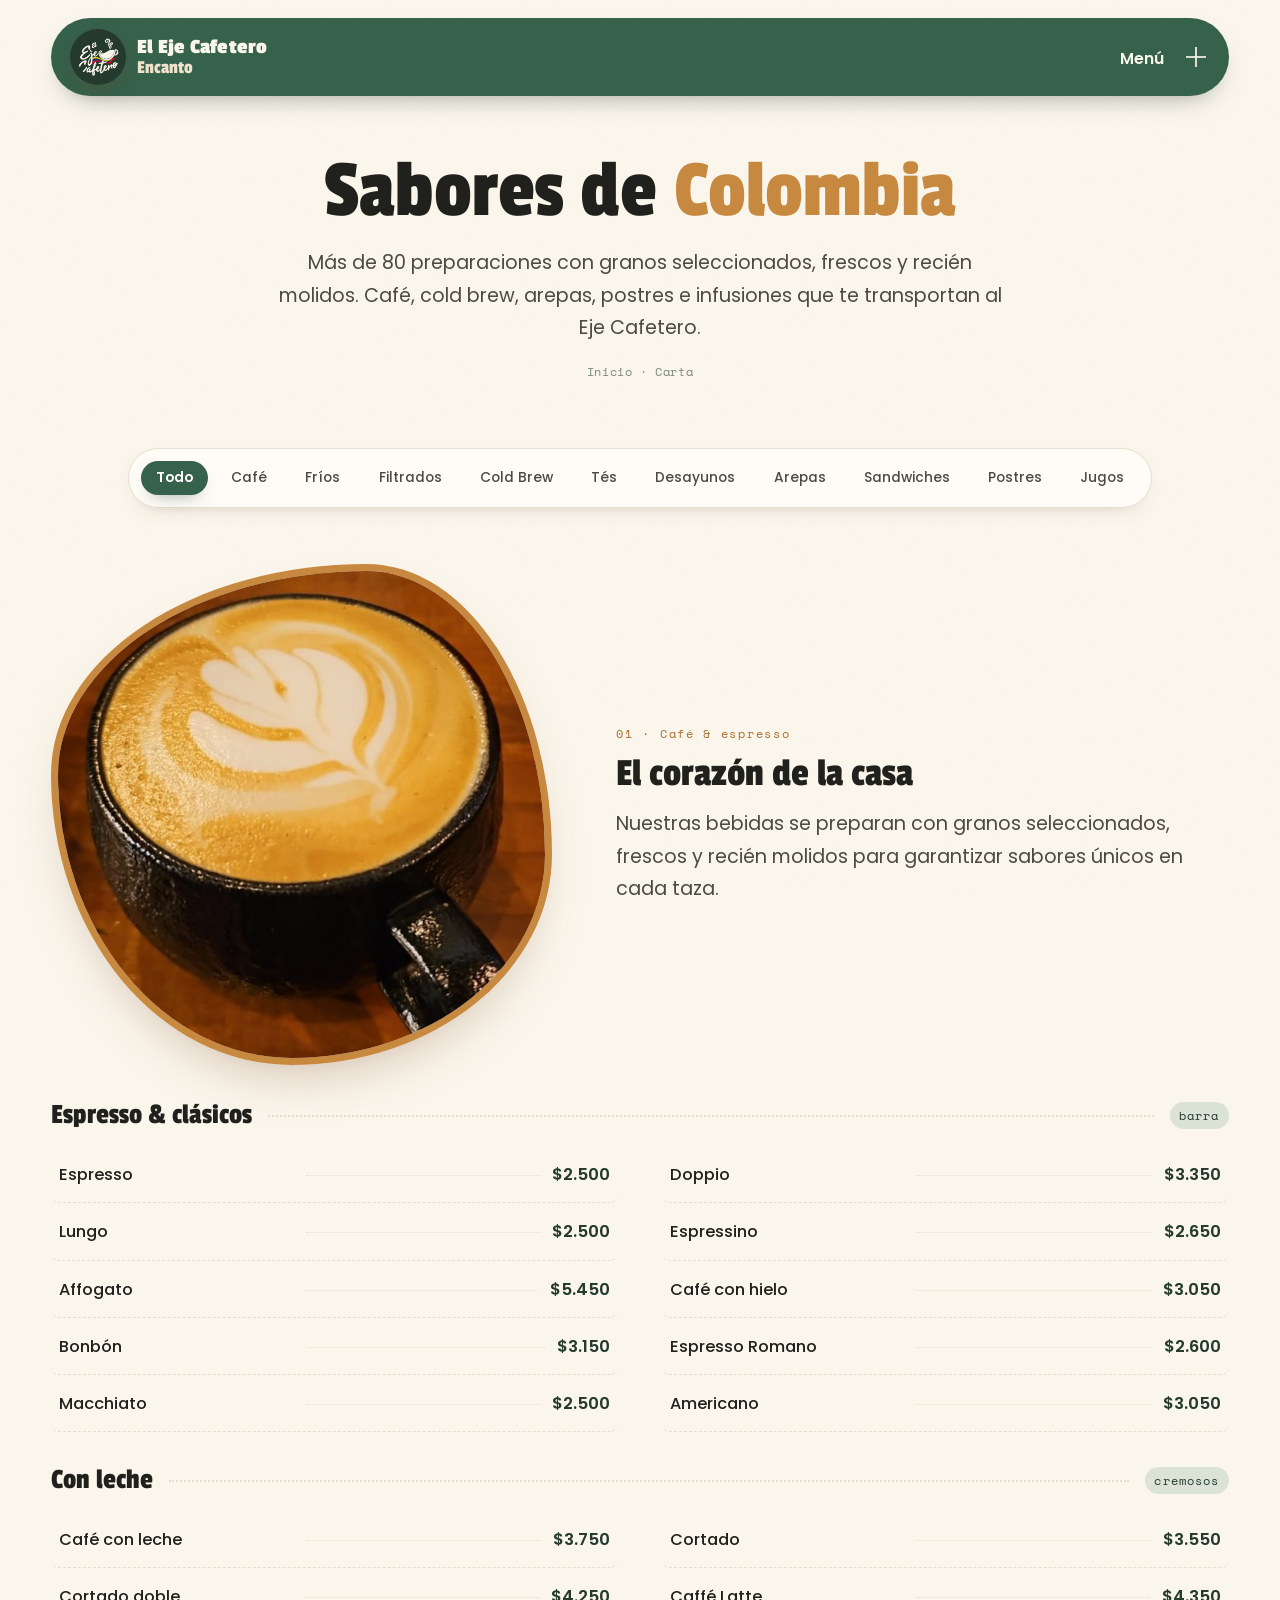
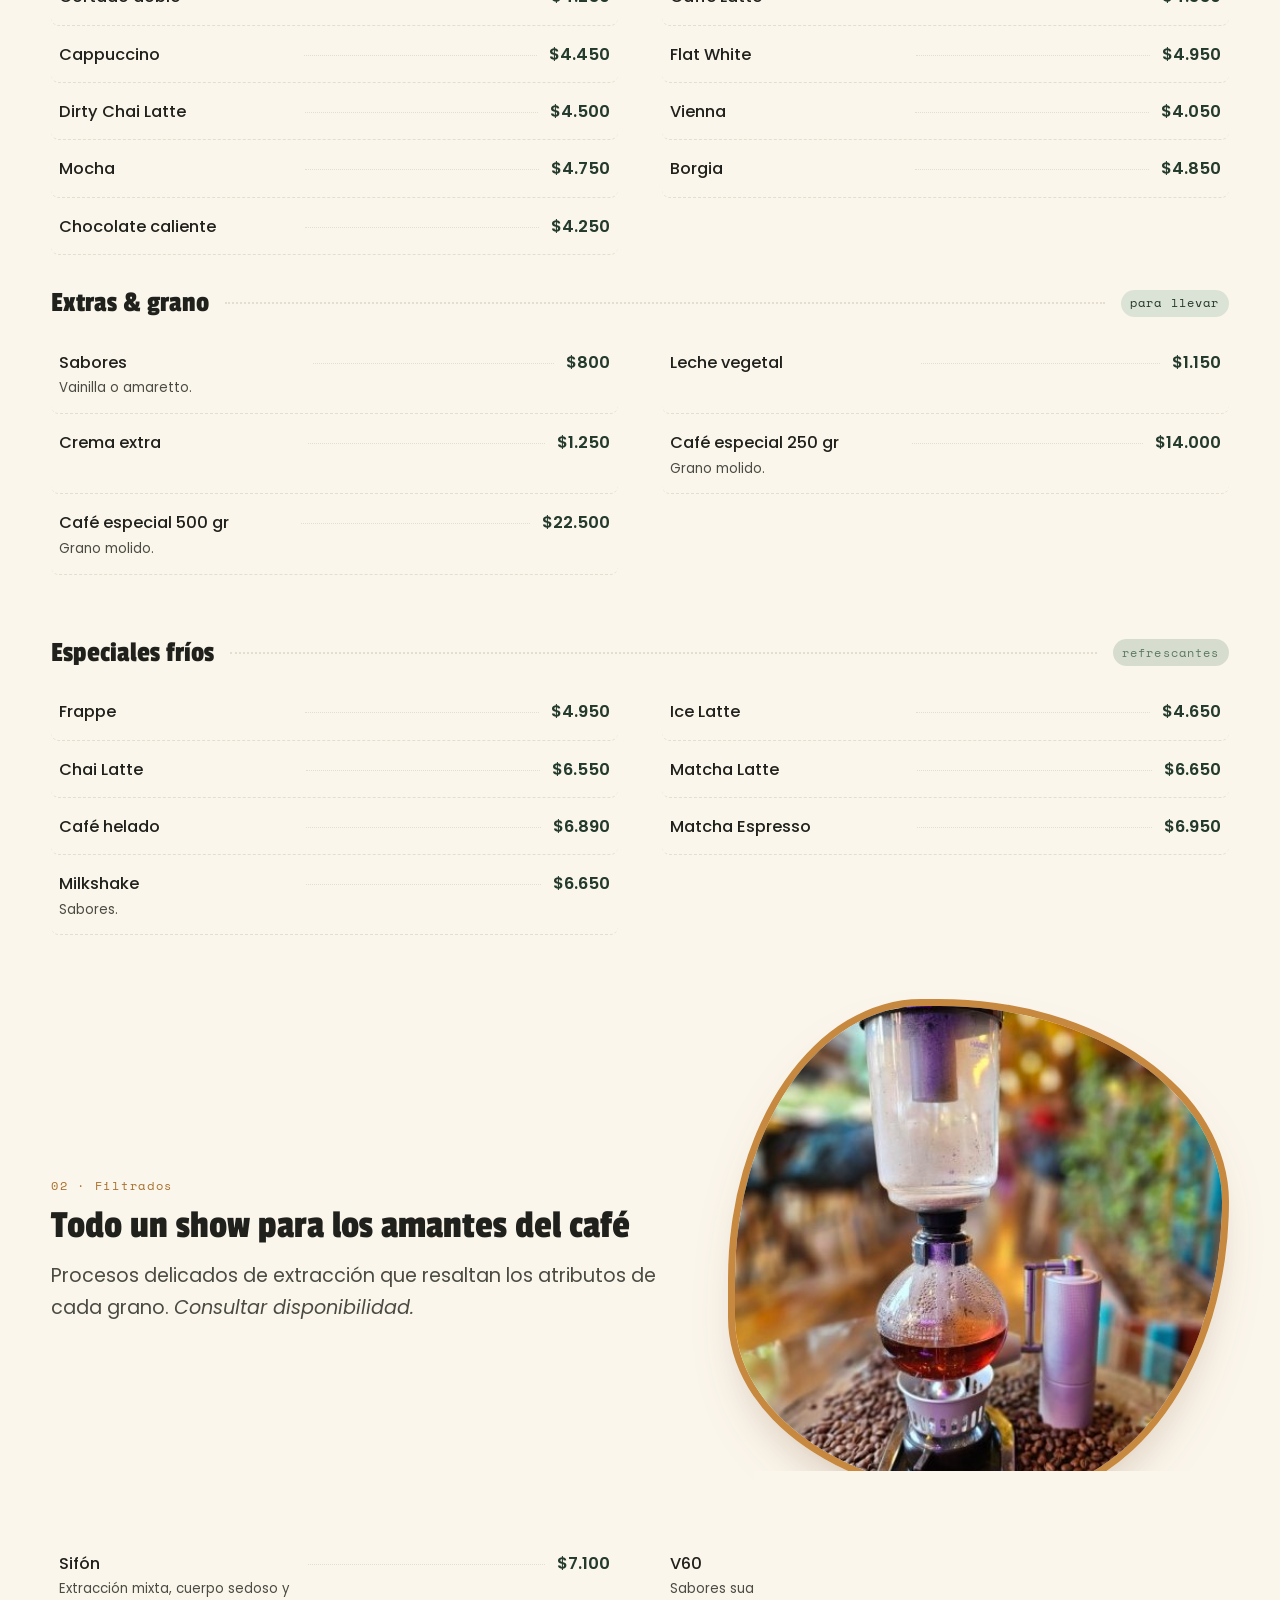
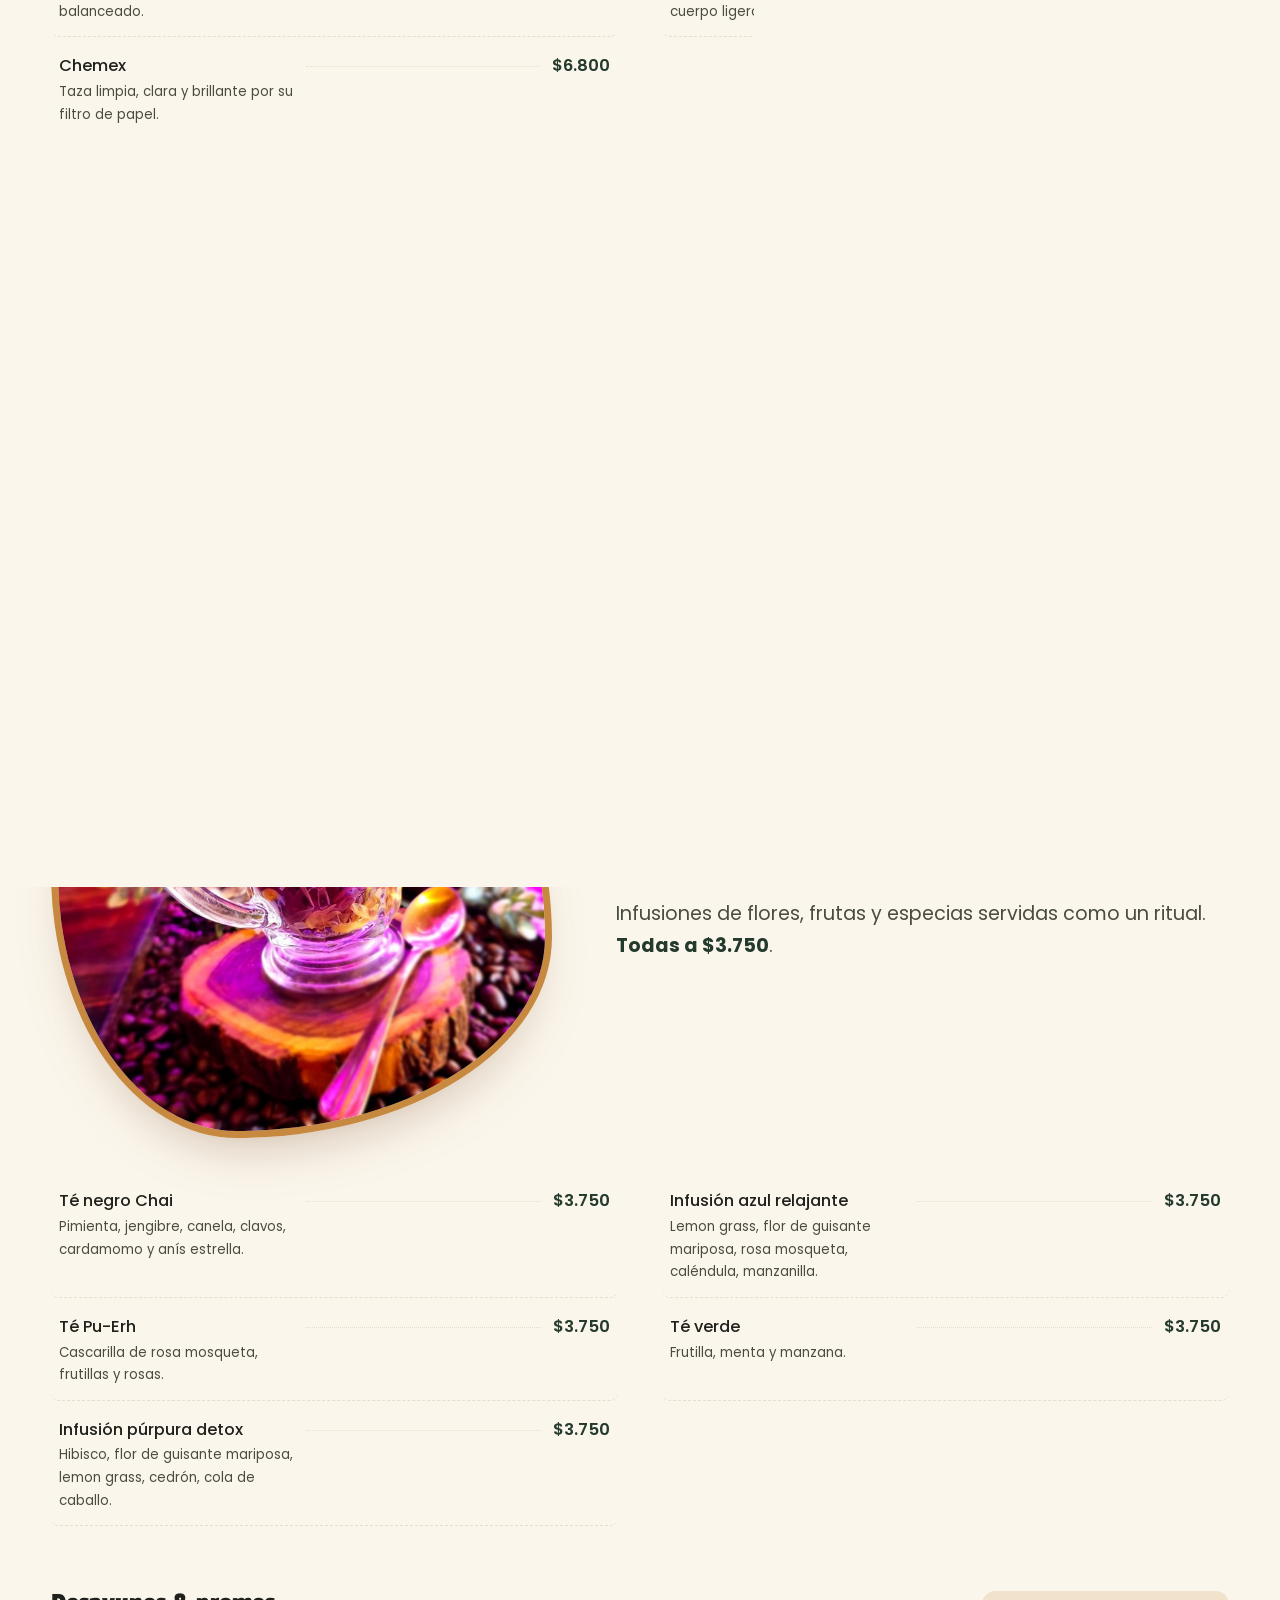
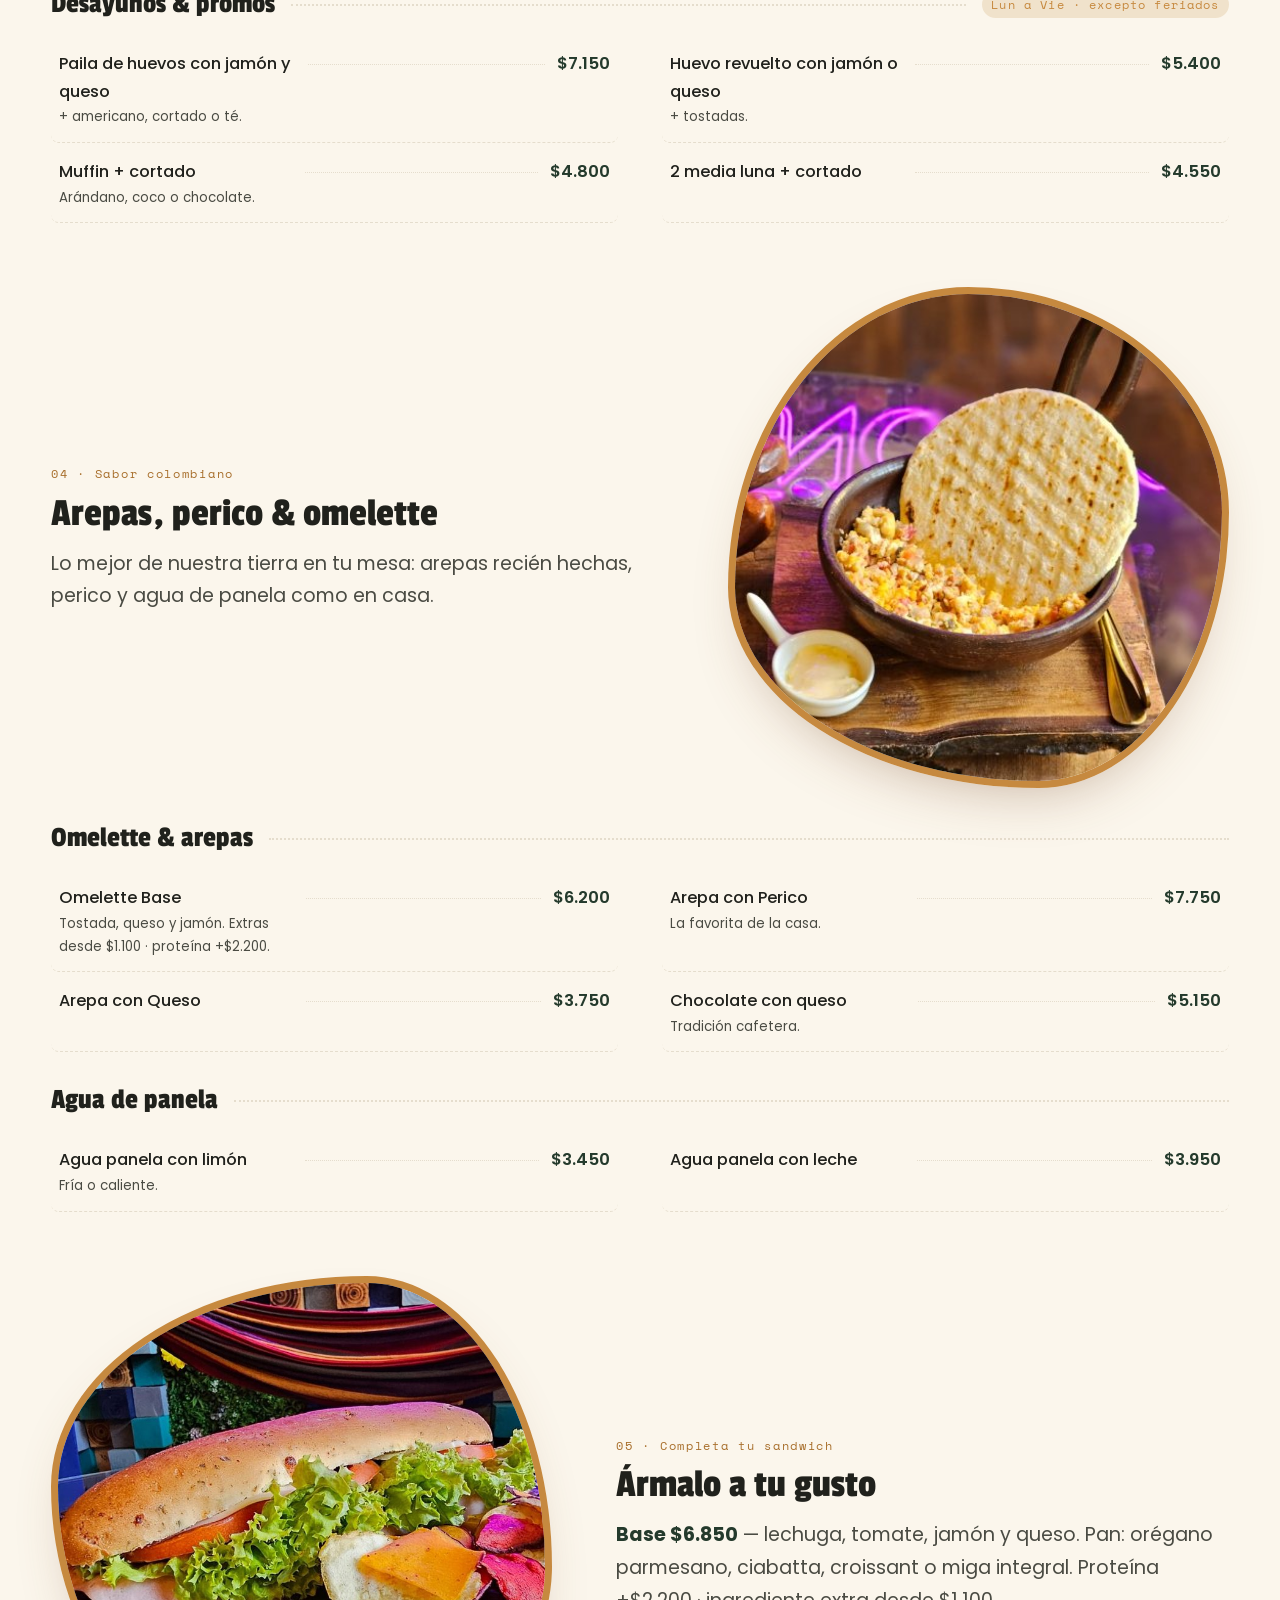
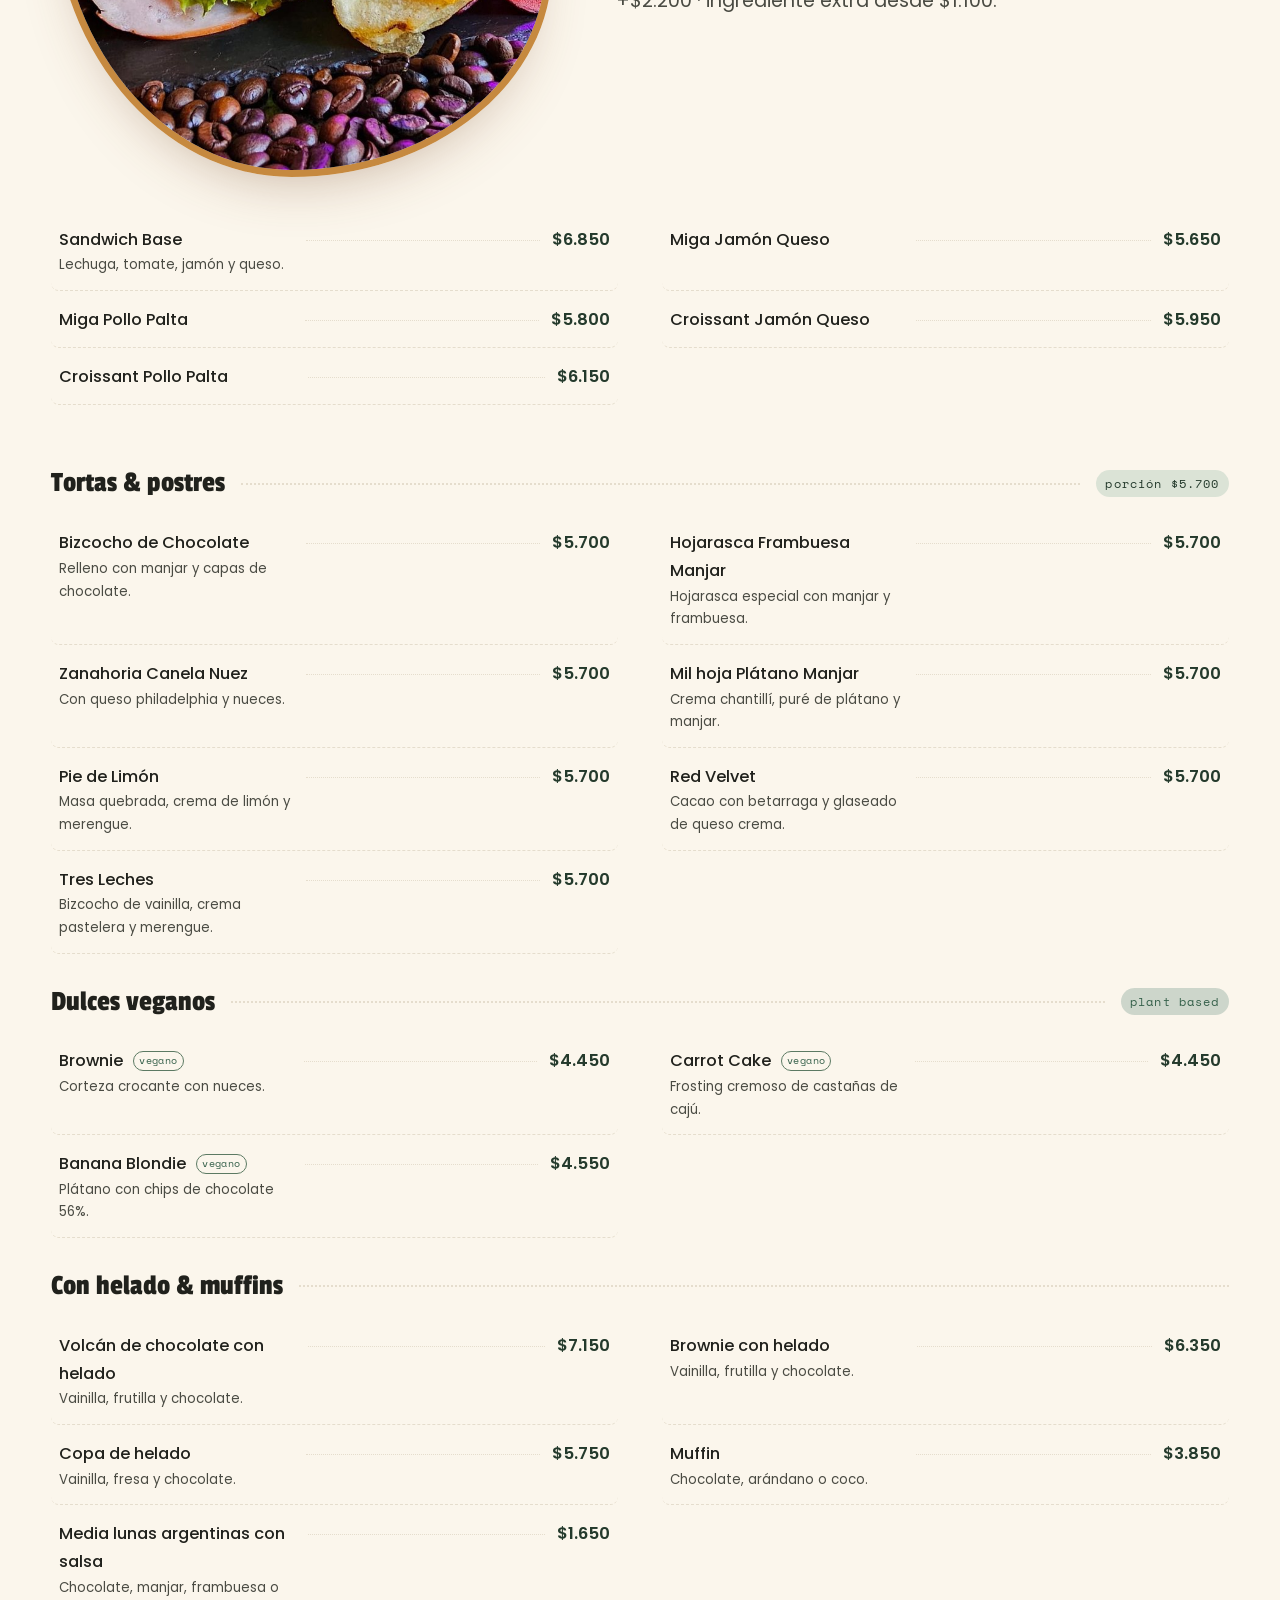
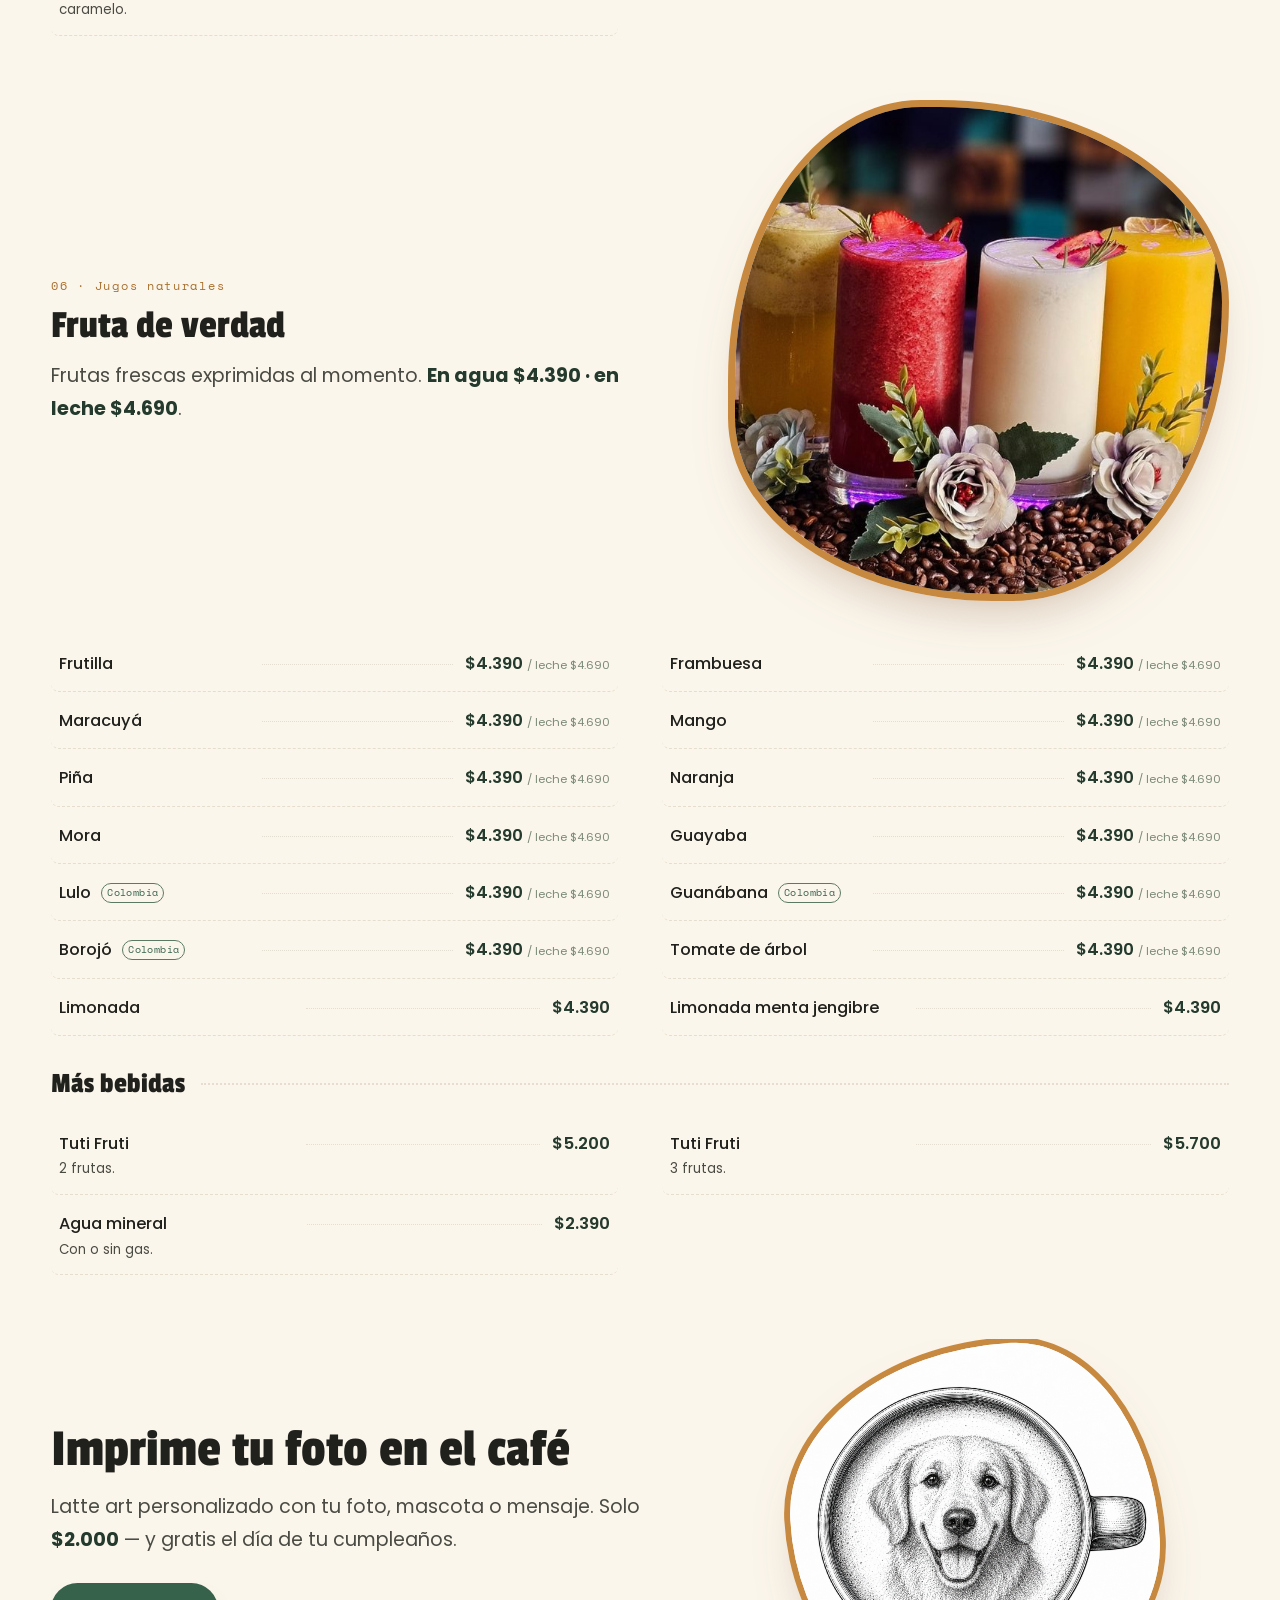
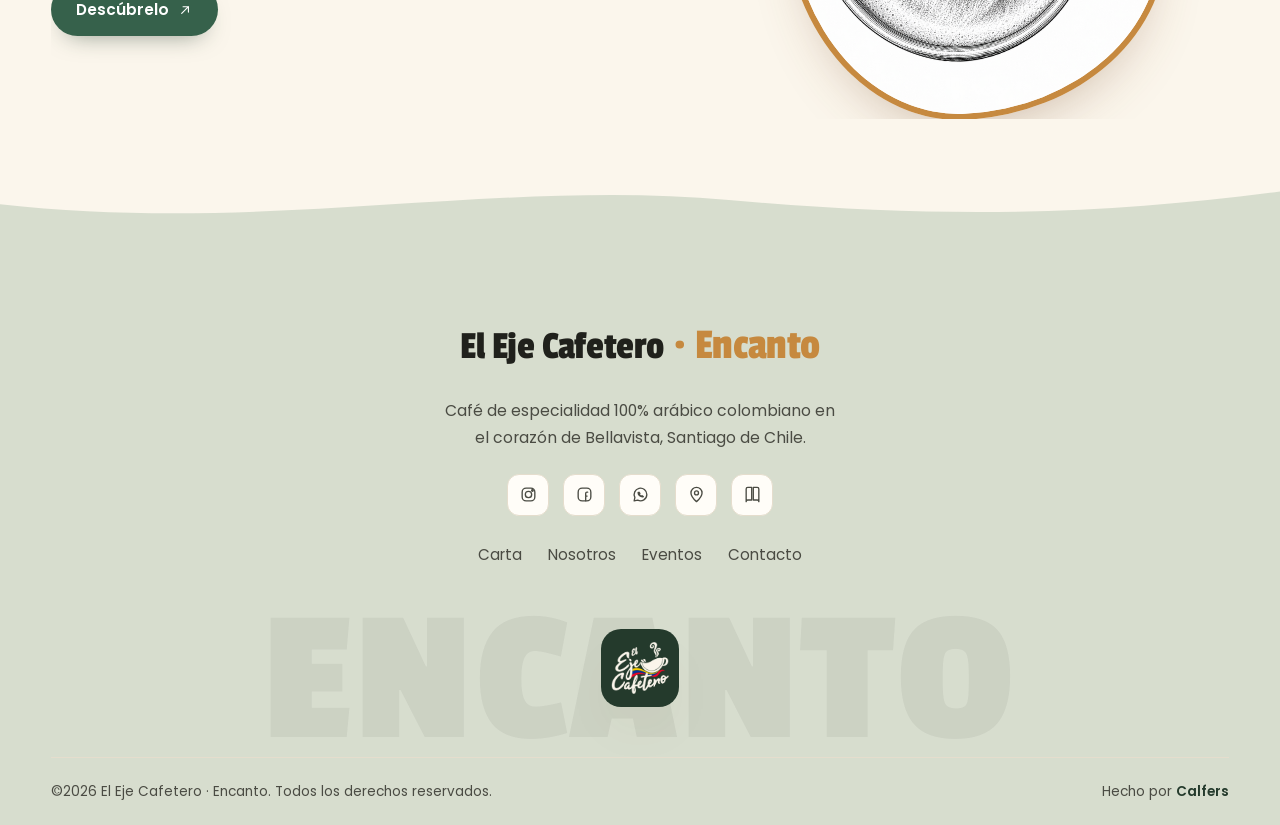
==== commit fc6df383: "Navbar verde, hero móvil, transición suave, ondas de footer y fotos - Quita la pantalla de carga (pr" ====
--- a/carta.html
+++ b/carta.html
@@ -34,7 +34,6 @@
 </defs></svg>
 
 <div class="bg-ambient"></div><div class="bg-noise"></div><div id="veil"></div>
-<div id="preloader"><div class="pre-cup"><div class="cup"><div class="pre-steam"><span></span><span></span><span></span></div><img src="assets/img/logo.png" alt="" style="width:80px;height:80px"></div><div class="pre-label">El Eje Cafetero</div><div class="pre-bar"><i></i></div></div></div>
 
 <!-- KINETIC NAV -->
 <header class="kn-head">
@@ -308,7 +307,7 @@
           <p class="lead mt-s">Latte art personalizado con tu foto, mascota o mensaje. Solo <b style="color:var(--coral-deep)">$2.000</b> — y gratis el día de tu cumpleaños.</p>
           <a href="eventos.html" class="btn mt-m">Descúbrelo <svg class="ic"><use href="#ic-arrow-ur"/></svg></a>
         </div>
-        <figure class="polaroid"><img src="assets/img/hero-latte.jpg" alt="Latte art personalizado"><figcaption>tu recuerdo en café</figcaption></figure>
+        <figure class="polaroid"><img src="assets/img/perro-latte.png" alt="Arte latte con la foto de tu mascota"><figcaption>tu recuerdo en café</figcaption></figure>
       </div>
     </div>
 
--- a/css/style.css
+++ b/css/style.css
@@ -958,3 +958,70 @@
 /* Taza a taza: SVG +50% y desplazado a la derecha */
 .ill-taza img{width:min(100%,570px);transform:translateX(16%)}
 @media(max-width:860px){.ill-taza img{transform:none;width:min(82%,420px)}}
+
+/* =========================================================
+   v10 — transición suave (sin preloader) · navbar verde ·
+          hero móvil reordenado · ocultar secciones en móvil
+   ========================================================= */
+
+/* Entrada de página suave (reemplaza la pantalla de carga) */
+@keyframes pageIn{from{opacity:0}to{opacity:1}}
+body{animation:pageIn .5s var(--ease) both}
+@media(prefers-reduced-motion:reduce){body{animation:none}}
+
+/* Navbar verde distintivo, con texto y logo claros */
+.kn-bar,
+.kn-head.scrolled .kn-bar{
+  background:var(--coral);
+  border-color:transparent;
+  box-shadow:0 12px 28px -16px rgba(36,58,44,.6);
+}
+.kn-head .brand .bt b{color:var(--cream)}
+.kn-head .brand .bt small{color:var(--mango-soft)}
+.kn-words{color:var(--cream)}
+.kn-plus{color:var(--cream)}
+/* el logo es claro -> disco oscuro para que se lean las letras */
+.kn-head .brand img{background:var(--espresso)}
+
+/* Ocultar en móvil: carrusel y "El ritual del buen café" */
+@media(max-width:860px){
+  .hide-mobile{display:none!important}
+}
+
+/* Hero en móvil: SVG primero, luego el nombre (El Eje Cafetero) y "Encanto" debajo */
+@media(max-width:860px){
+  .hero{padding:132px 0 72px}
+  .hero-ill{order:-1}
+  .hero-ill img{width:min(70%,300px)}
+  .hero-text{text-align:center}
+  .hero h1{display:flex;flex-direction:column;align-items:center;margin:16px 0 8px}
+  .hero h1 .plain{order:1;font-family:var(--font-display);font-weight:700;
+    font-size:clamp(2.7rem,11vw,3.8rem);line-height:.92;color:var(--coral);letter-spacing:.01em}
+  .hero h1 .en{order:2;font-size:clamp(1.5rem,6.5vw,2rem);color:var(--ink-soft);margin-top:4px}
+  .hero .lead{margin-inline:auto}
+  .hero-cta{justify-content:center}
+}
+
+/* =========================================================
+   v11 — toggle "Cerrar" legible · navbar que se achica al
+          bajar · ondas del footer visibles · badge oscuro
+   ========================================================= */
+
+/* "Cerrar": al abrir el menú el cajón es claro -> texto oscuro y sin caja de foco fea */
+body.kn-open .kn-words,
+body.kn-open .kn-plus{color:var(--ink)}
+.kn-toggle{outline:none;border-radius:12px}
+.kn-toggle:focus-visible{outline:2px solid var(--coral);outline-offset:3px}
+
+/* Navbar: se achica un poco al hacer scroll (efecto de cambio) */
+.kn-head .brand{transition:transform .4s var(--ease);transform-origin:left center}
+.kn-head.scrolled .kn-bar{padding:6px 14px 6px 14px}
+.kn-head.scrolled .brand{transform:scale(.84)}
+
+/* Footer: onda visible (salvia) + badge oscuro para que se lea el logo claro */
+.foot{background:var(--aqua-soft);overflow-x:clip;overflow-y:visible}
+.foot::before{
+  background-image:url("data:image/svg+xml,%3Csvg xmlns='http://www.w3.org/2000/svg' viewBox='0 0 1440 60' preserveAspectRatio='none'%3E%3Cpath fill='%23d7ddce' d='M0,60 L0,30 C300,58 560,6 820,26 C1060,44 1240,40 1440,18 L1440,60 Z'/%3E%3C/svg%3E");
+}
+.foot-social a{background:var(--paper)}
+.foot-badge{background:var(--espresso)}
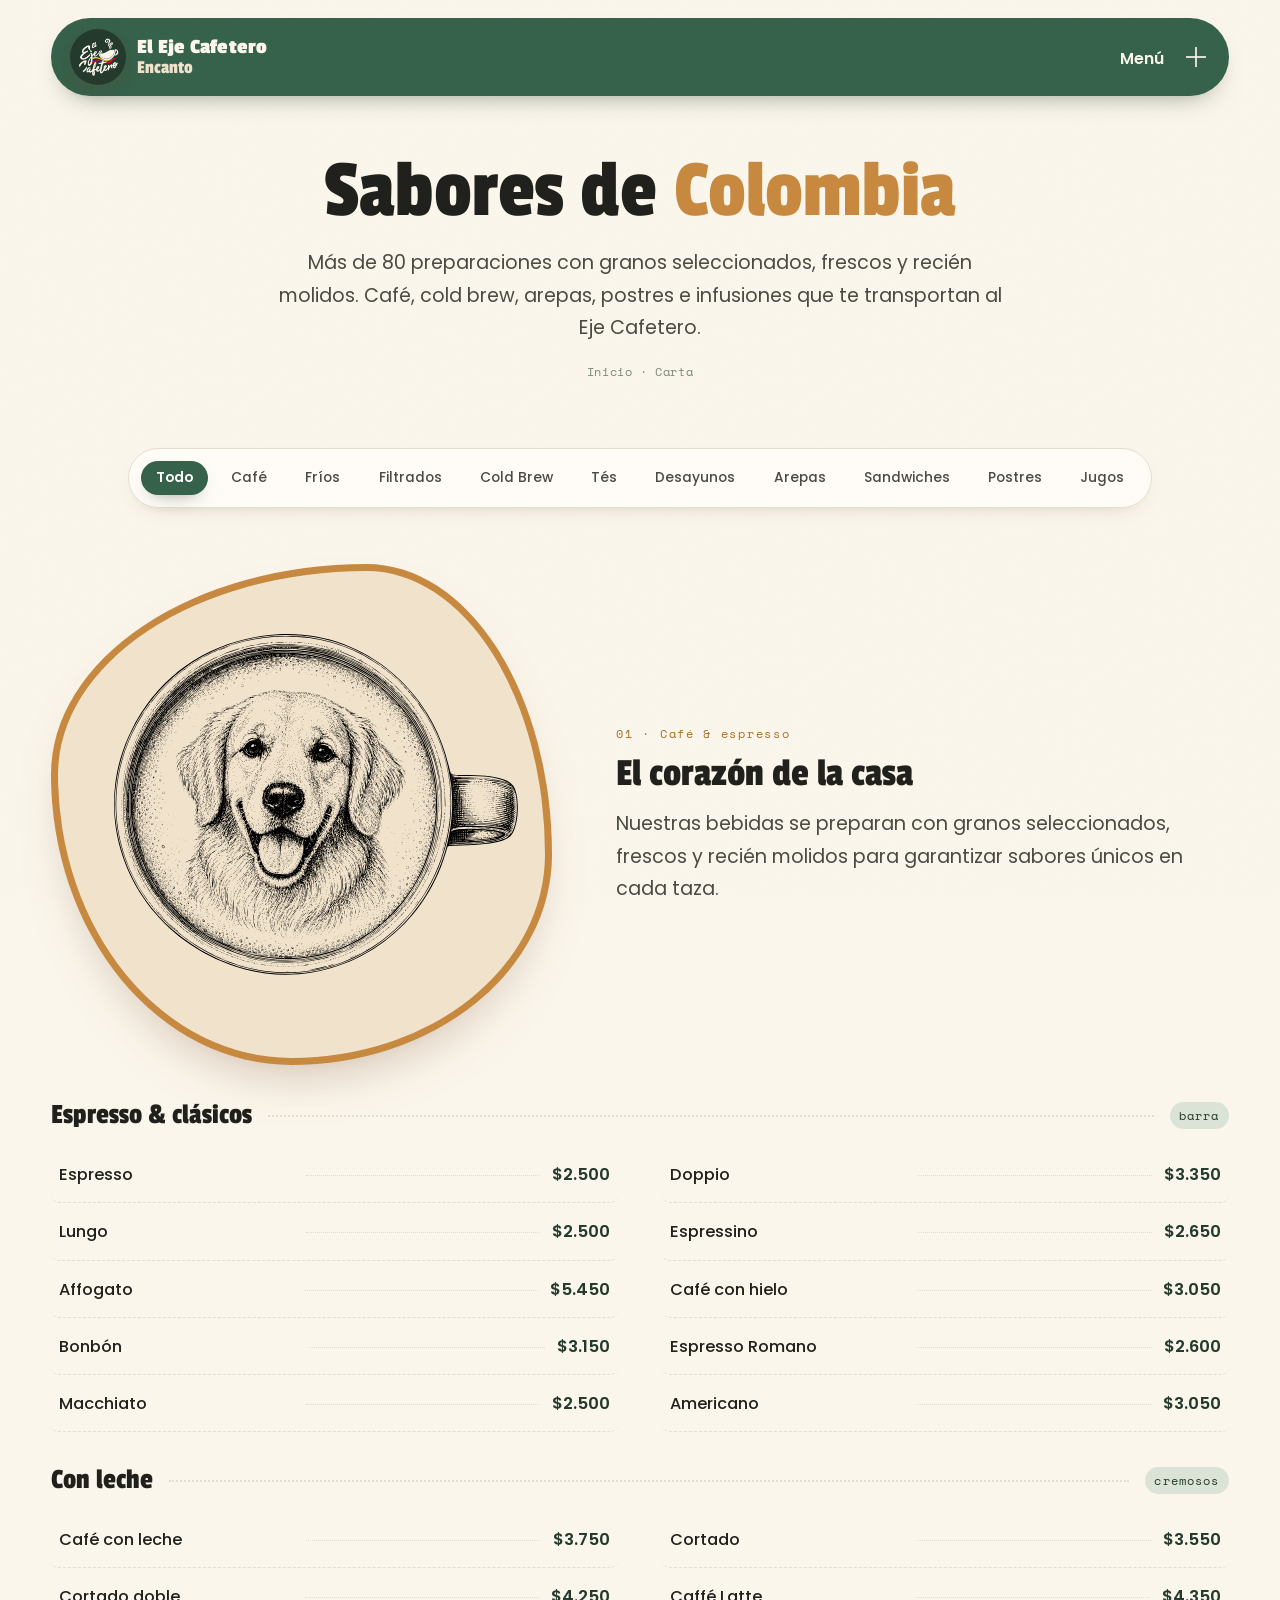
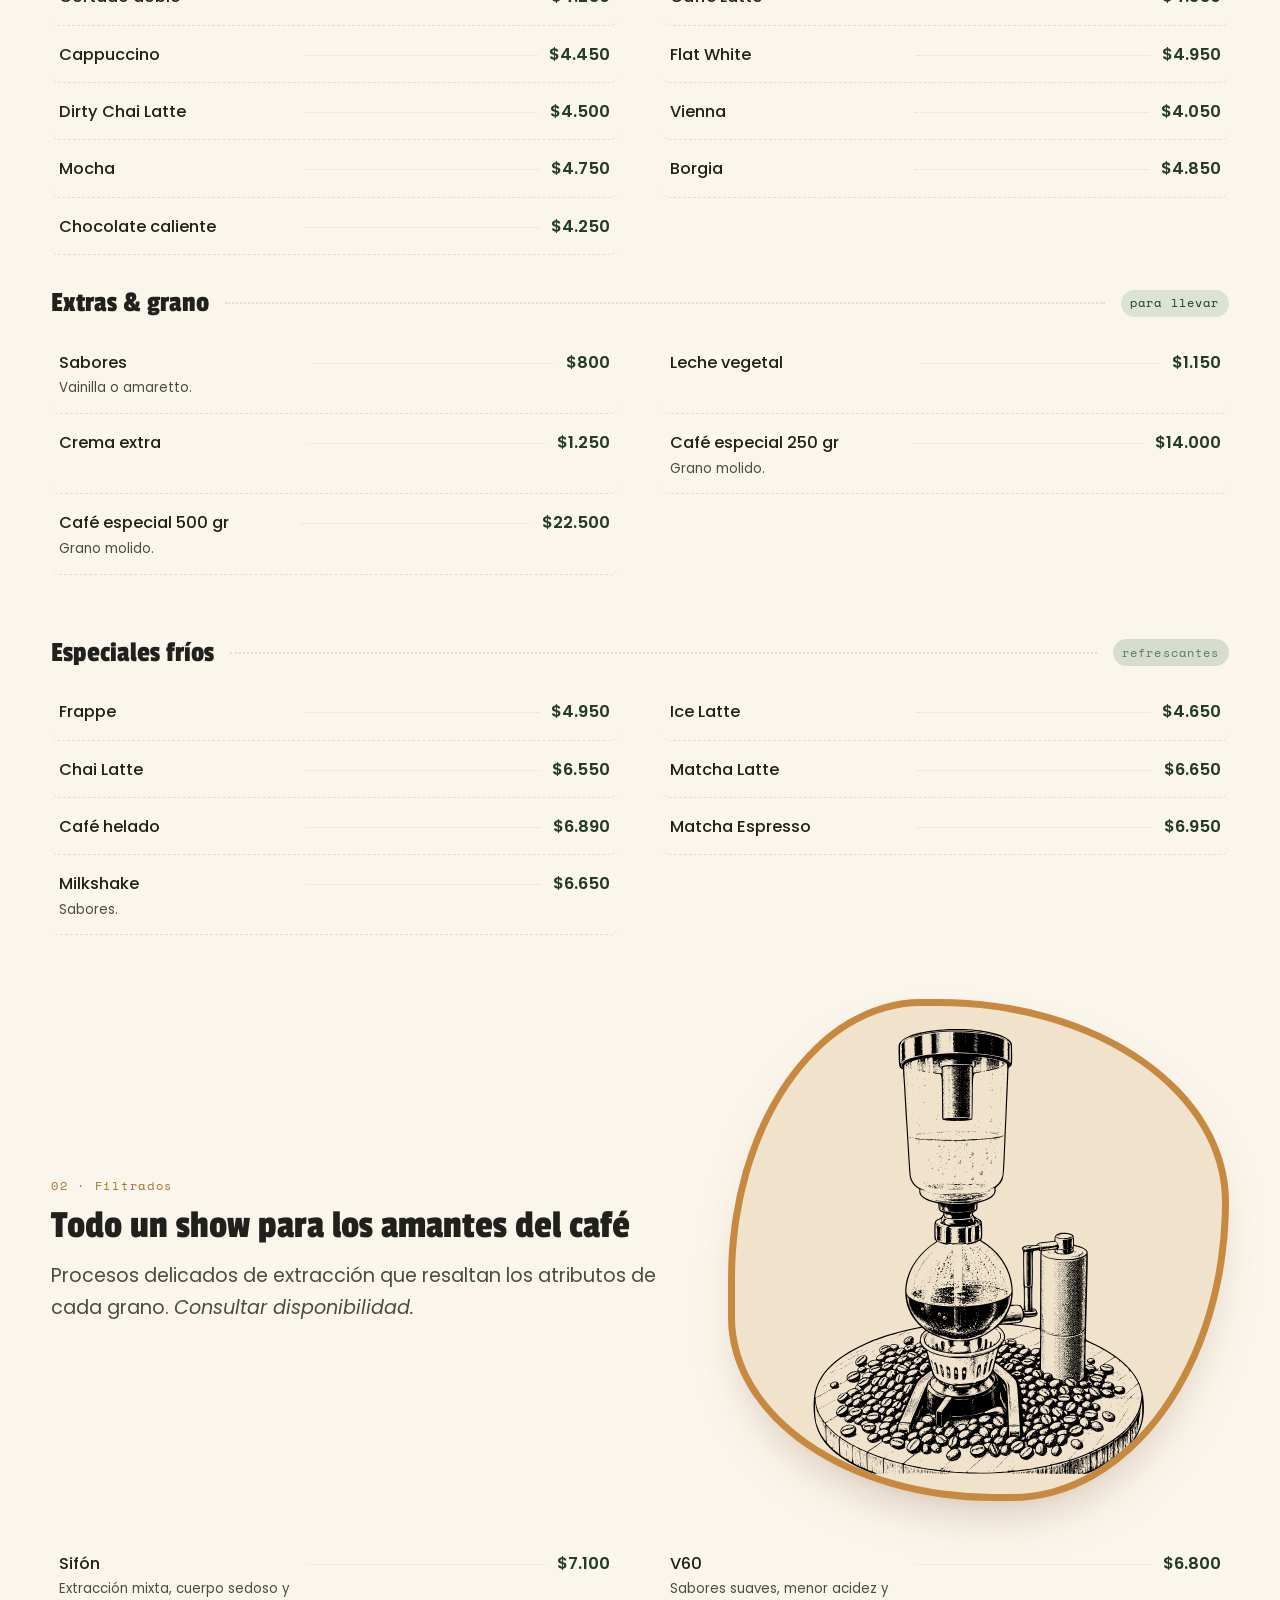
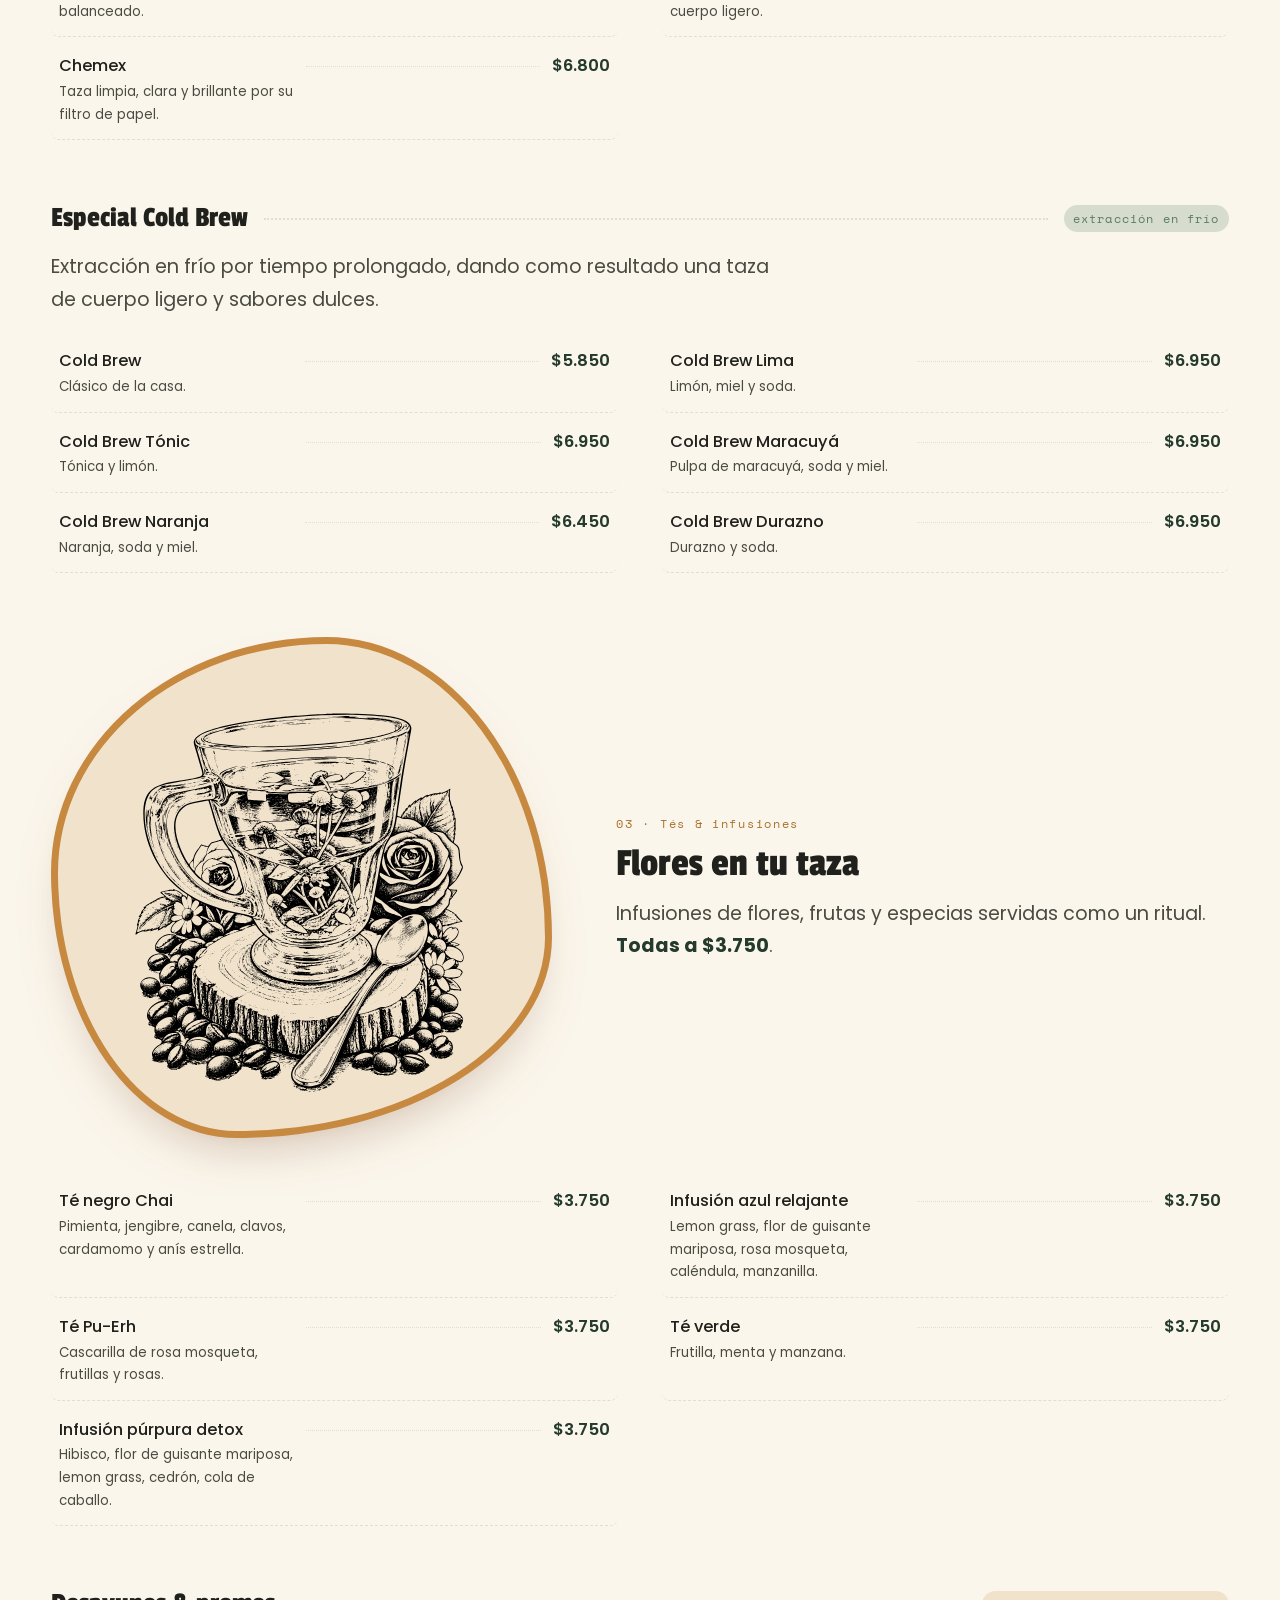
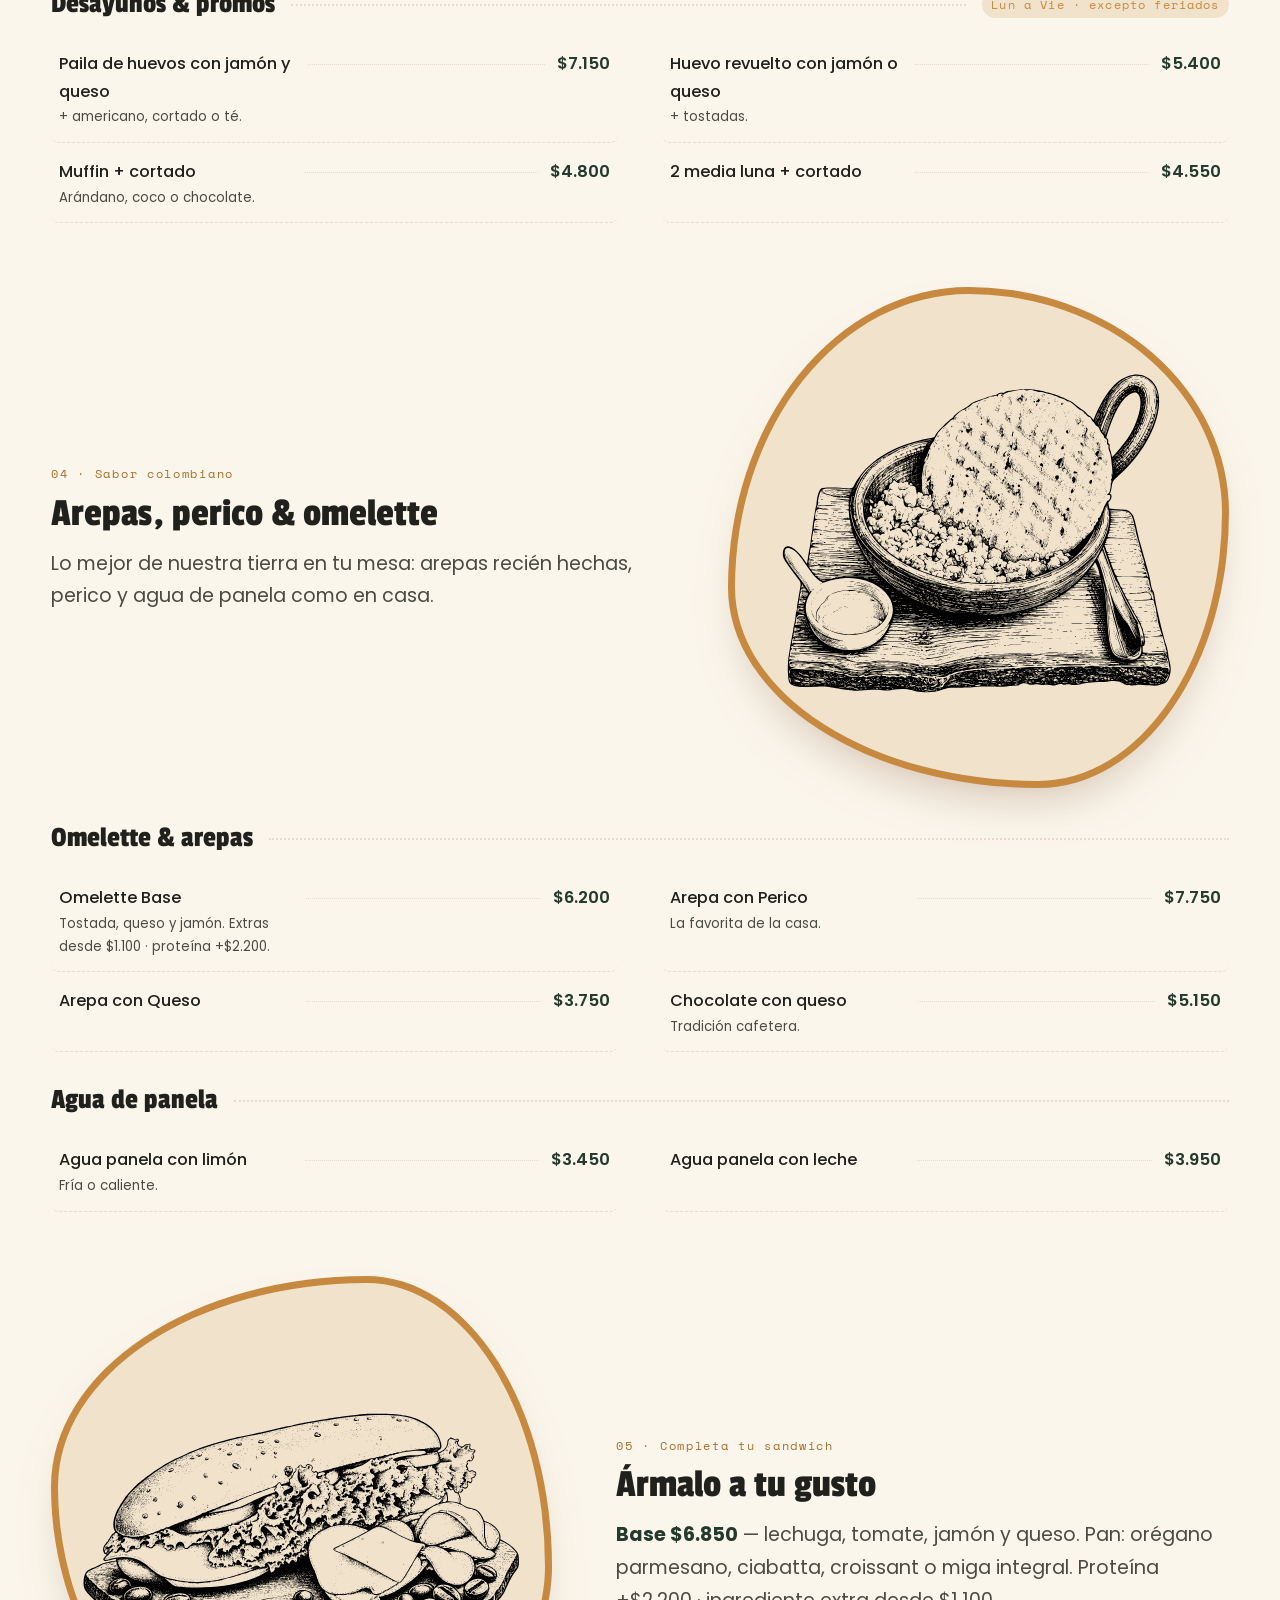
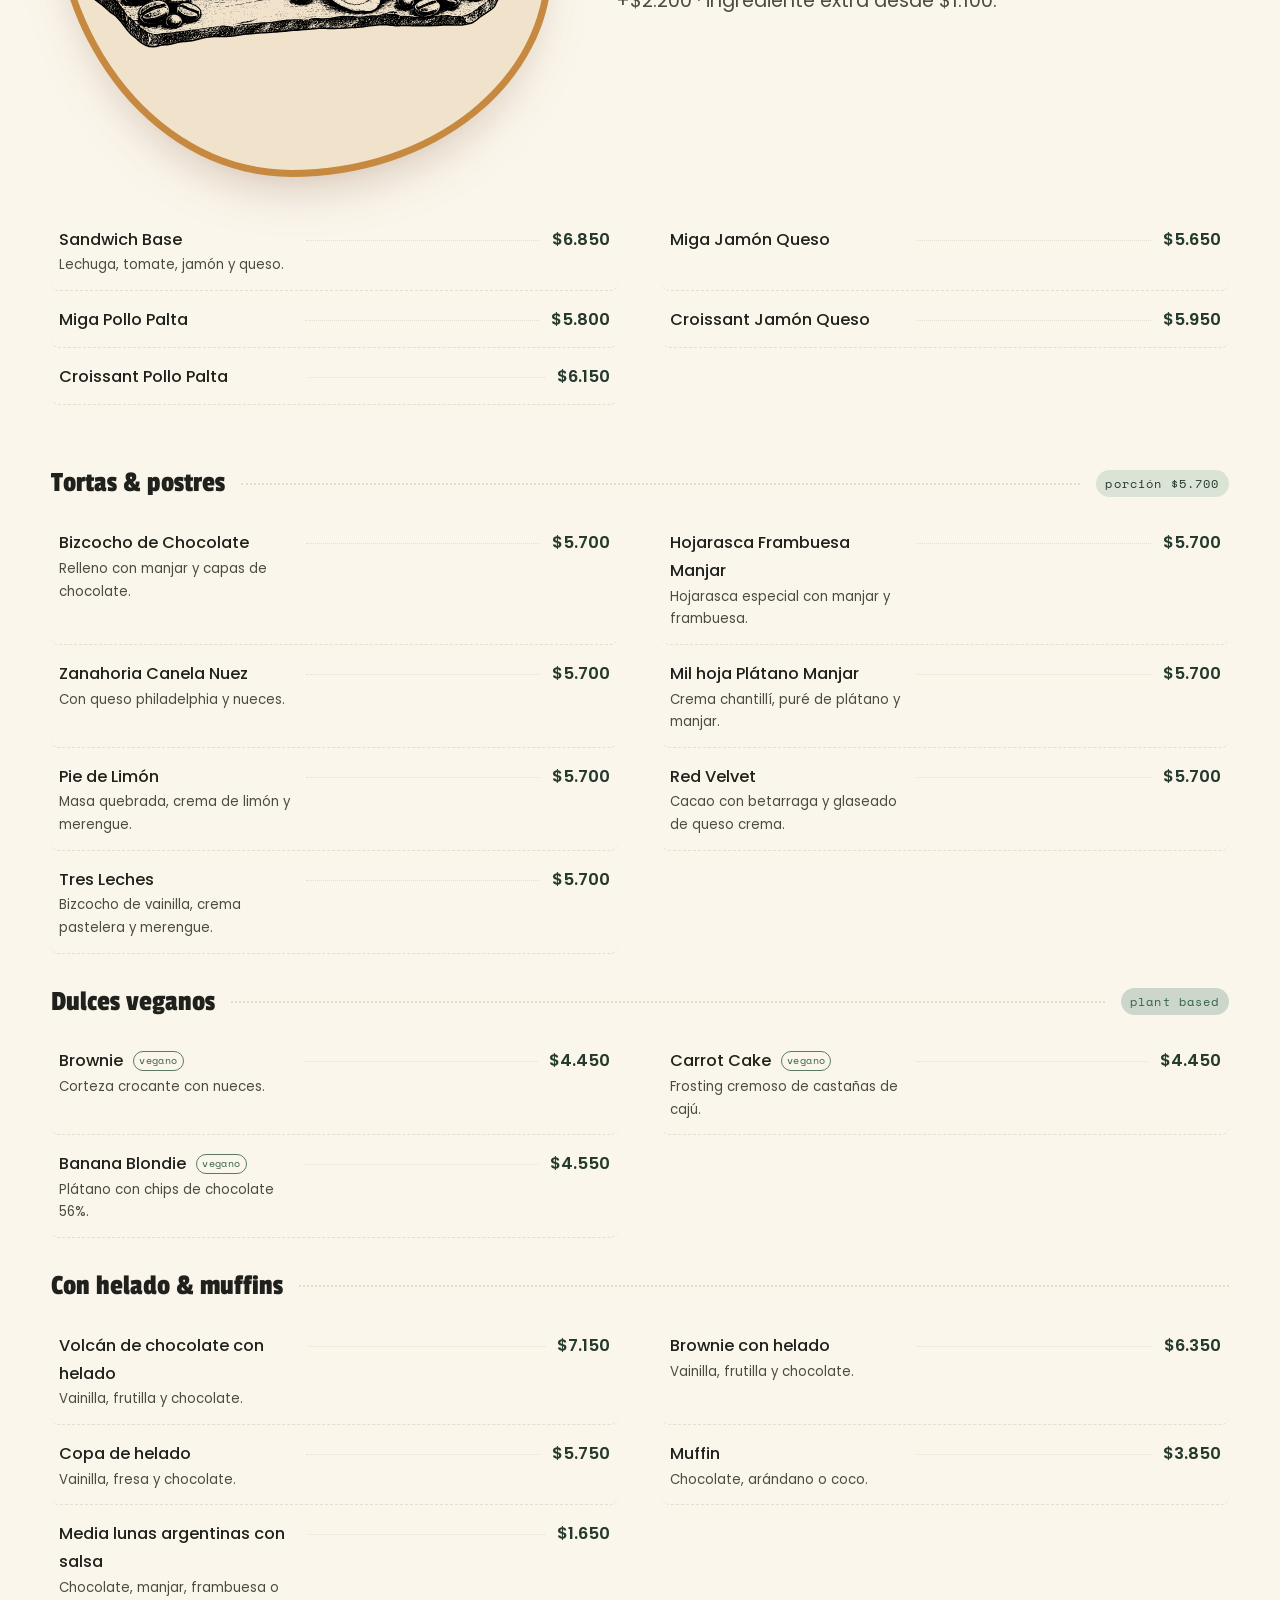
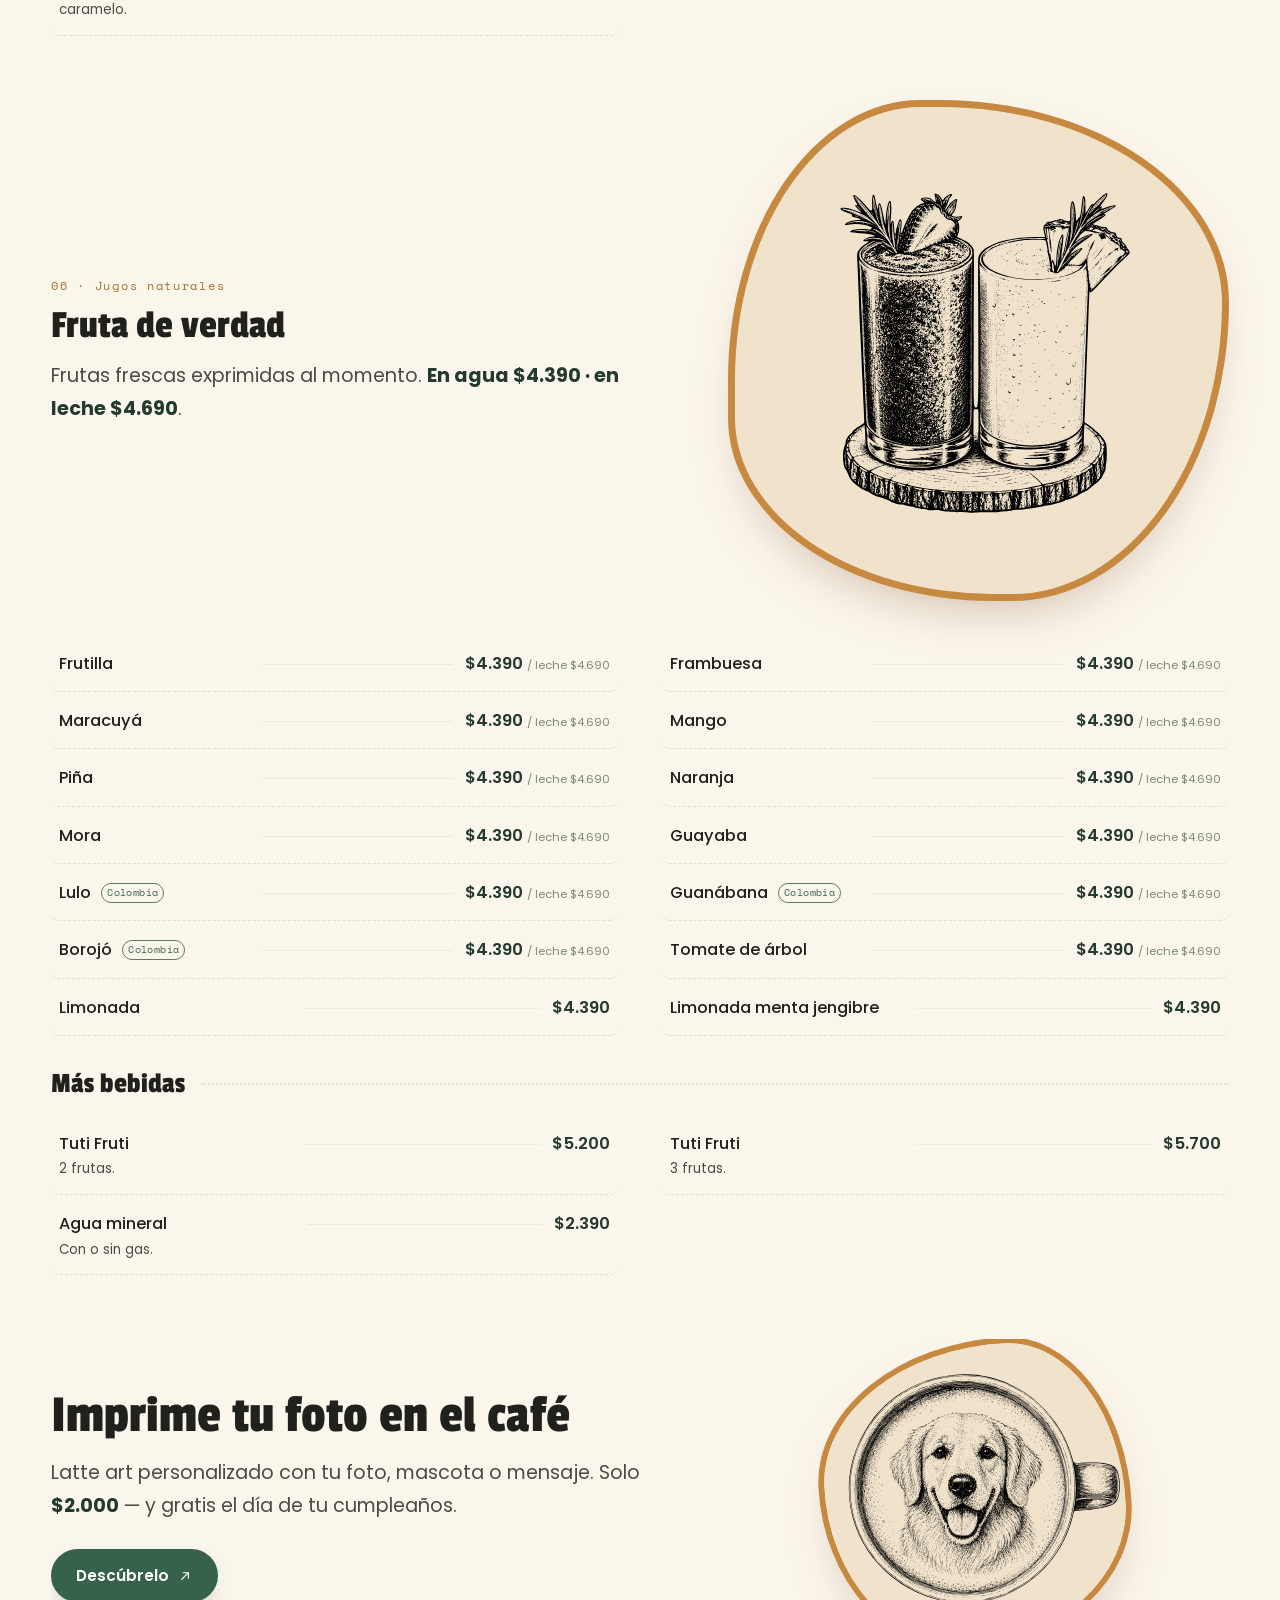
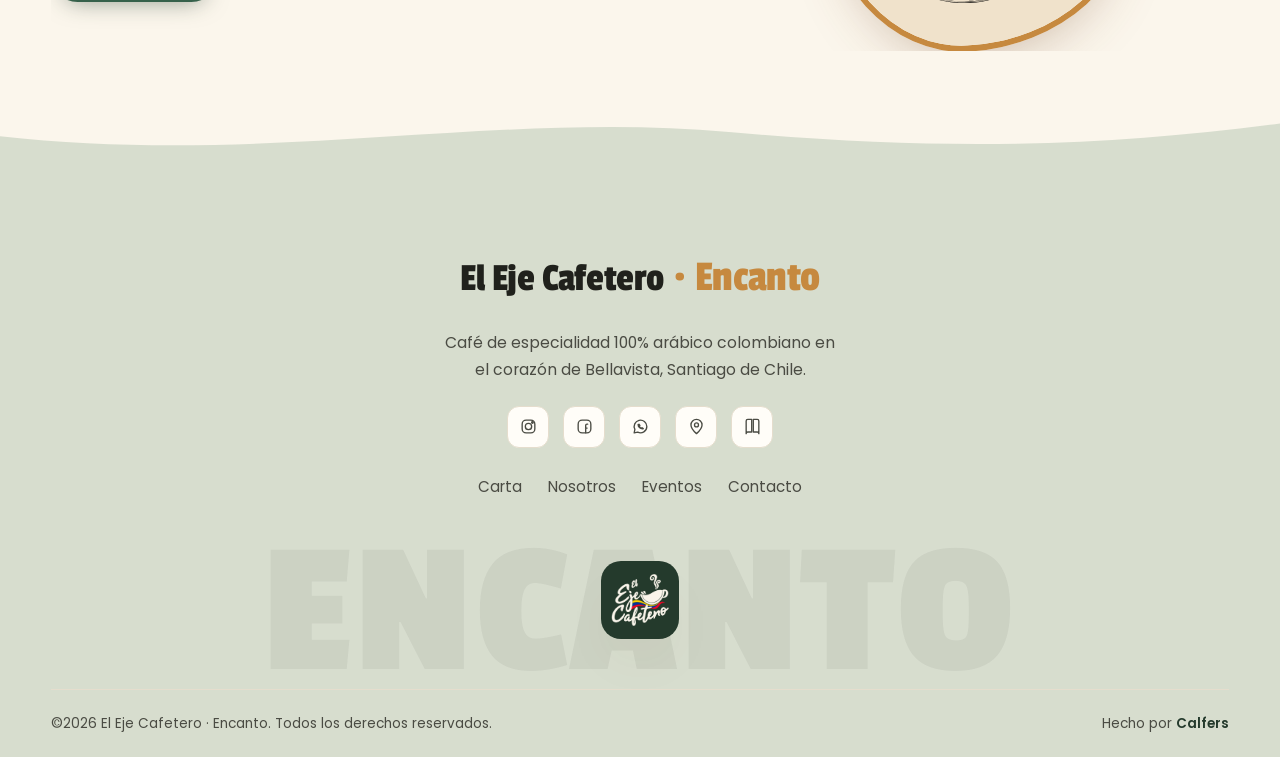
==== commit 274a25c1: "Ilustraciones SVG en la carta, navbar más angosta y menú "Cerrar" limpio - Carta: reemplaza las foto" ====
--- a/carta.html
+++ b/carta.html
@@ -99,7 +99,7 @@
     <!-- CAFÉ -->
     <div class="menu-cat" data-cat="cafe">
       <div class="menu-cat-band tone-coral" data-reveal>
-        <div class="mcb-img"><img src="assets/img/latte-1.jpg" alt="Café con leche y latte art"></div>
+        <div class="mcb-img"><img src="assets/img/tazaperro.svg" alt="Ilustración de café con arte latte"></div>
         <div class="mcb-body"><div class="kicker">01 · Café &amp; espresso</div><h2>El corazón de la casa</h2><p class="lead mt-s">Nuestras bebidas se preparan con granos seleccionados, frescos y recién molidos para garantizar sabores únicos en cada taza.</p></div>
       </div>
       <div class="menu-sub"><h3>Espresso &amp; clásicos</h3><span class="rule"></span><span class="chip">barra</span></div>
@@ -156,7 +156,7 @@
     <!-- FILTRADOS -->
     <div class="menu-cat" data-cat="filtrados">
       <div class="menu-cat-band tone-aqua rev" data-reveal>
-        <div class="mcb-img"><img src="assets/img/sifon.jpg" alt="Método sifón"></div>
+        <div class="mcb-img"><img src="assets/img/filtrados.svg" alt="Ilustración de método de filtrado"></div>
         <div class="mcb-body"><div class="kicker">02 · Filtrados</div><h2>Todo un show para los amantes del café</h2><p class="lead mt-s">Procesos delicados de extracción que resaltan los atributos de cada grano. <em>Consultar disponibilidad.</em></p></div>
       </div>
       <div class="menu-list">
@@ -183,7 +183,7 @@
     <!-- TÉ -->
     <div class="menu-cat" data-cat="te">
       <div class="menu-cat-band tone-leaf" data-reveal>
-        <div class="mcb-img"><img src="assets/img/tea-purple.jpg" alt="Infusión de flores"></div>
+        <div class="mcb-img"><img src="assets/img/flroesentutaza.svg" alt="Ilustración de infusión de flores"></div>
         <div class="mcb-body"><div class="kicker">03 · Tés &amp; infusiones</div><h2>Flores en tu taza</h2><p class="lead mt-s">Infusiones de flores, frutas y especias servidas como un ritual. <b style="color:var(--coral-deep)">Todas a $3.750</b>.</p></div>
       </div>
       <div class="menu-list">
@@ -209,7 +209,7 @@
     <!-- AREPAS -->
     <div class="menu-cat" data-cat="arepas">
       <div class="menu-cat-band tone-mango rev" data-reveal>
-        <div class="mcb-img"><img src="assets/img/arepa-2.jpg" alt="Arepa con queso"></div>
+        <div class="mcb-img"><img src="assets/img/arepa.svg" alt="Ilustración de arepa"></div>
         <div class="mcb-body"><div class="kicker">04 · Sabor colombiano</div><h2>Arepas, perico &amp; omelette</h2><p class="lead mt-s">Lo mejor de nuestra tierra en tu mesa: arepas recién hechas, perico y agua de panela como en casa.</p></div>
       </div>
       <div class="menu-sub"><h3>Omelette &amp; arepas</h3><span class="rule"></span></div>
@@ -229,7 +229,7 @@
     <!-- SANDWICH -->
     <div class="menu-cat" data-cat="sandwich">
       <div class="menu-cat-band tone-coral" data-reveal>
-        <div class="mcb-img"><img src="assets/img/sandwich.jpg" alt="Sandwich completo"></div>
+        <div class="mcb-img"><img src="assets/img/sandwich.svg" alt="Ilustración de sandwich"></div>
         <div class="mcb-body"><div class="kicker">05 · Completa tu sandwich</div><h2>Ármalo a tu gusto</h2><p class="lead mt-s"><b style="color:var(--coral-deep)">Base $6.850</b> — lechuga, tomate, jamón y queso. Pan: orégano parmesano, ciabatta, croissant o miga integral. Proteína +$2.200 · ingrediente extra desde $1.100.</p></div>
       </div>
       <div class="menu-list">
@@ -272,7 +272,7 @@
     <!-- JUGOS -->
     <div class="menu-cat" data-cat="jugos">
       <div class="menu-cat-band tone-aqua rev" data-reveal>
-        <div class="mcb-img"><img src="assets/img/juices.jpg" alt="Jugos naturales"></div>
+        <div class="mcb-img"><img src="assets/img/jugosnaturales.svg" alt="Ilustración de jugos naturales"></div>
         <div class="mcb-body"><div class="kicker">06 · Jugos naturales</div><h2>Fruta de verdad</h2><p class="lead mt-s">Frutas frescas exprimidas al momento. <b style="color:var(--coral-deep)">En agua $4.390 · en leche $4.690</b>.</p></div>
       </div>
       <div class="menu-list">
@@ -307,7 +307,7 @@
           <p class="lead mt-s">Latte art personalizado con tu foto, mascota o mensaje. Solo <b style="color:var(--coral-deep)">$2.000</b> — y gratis el día de tu cumpleaños.</p>
           <a href="eventos.html" class="btn mt-m">Descúbrelo <svg class="ic"><use href="#ic-arrow-ur"/></svg></a>
         </div>
-        <figure class="polaroid"><img src="assets/img/perro-latte.png" alt="Arte latte con la foto de tu mascota"><figcaption>tu recuerdo en café</figcaption></figure>
+        <figure class="polaroid"><img src="assets/img/tazaperro.svg" alt="Arte latte con la foto de tu mascota"><figcaption>tu recuerdo en café</figcaption></figure>
       </div>
     </div>
 
--- a/css/style.css
+++ b/css/style.css
@@ -1013,10 +1013,10 @@
 .kn-toggle{outline:none;border-radius:12px}
 .kn-toggle:focus-visible{outline:2px solid var(--coral);outline-offset:3px}
 
-/* Navbar: se achica un poco al hacer scroll (efecto de cambio) */
-.kn-head .brand{transition:transform .4s var(--ease);transform-origin:left center}
-.kn-head.scrolled .kn-bar{padding:6px 14px 6px 14px}
-.kn-head.scrolled .brand{transform:scale(.84)}
+/* Navbar: al hacer scroll se vuelve MÁS ANGOSTA (no más baja) */
+.kn-bar{transition:max-width .45s var(--ease),margin .45s var(--ease),background .4s,box-shadow .4s,border-color .4s}
+.kn-head.scrolled .kn-bar{max-width:900px;margin-inline:auto}
+@media(max-width:900px){ .kn-head.scrolled .kn-bar{margin-inline:5vw} }
 
 /* Footer: onda visible (salvia) + badge oscuro para que se lea el logo claro */
 .foot{background:var(--aqua-soft);overflow-x:clip;overflow-y:visible}
@@ -1025,3 +1025,11 @@
 }
 .foot-social a{background:var(--paper)}
 .foot-badge{background:var(--espresso)}
+
+/* Menú abierto: la barra verde se vuelve transparente para que "Cerrar" quede limpio */
+body.kn-open .kn-bar{background:transparent;box-shadow:none;border-color:transparent;backdrop-filter:none}
+
+/* Ilustraciones SVG en la carta: line-art sobre fondo cálido (sin recortar) */
+.menu-cat-band .mcb-img{background:var(--mango-soft)}
+.menu-cat-band .mcb-img img[src$=".svg"]{object-fit:contain;padding:20px}
+.print-band .polaroid img[src$=".svg"]{width:100%;object-fit:contain;background:var(--mango-soft)}
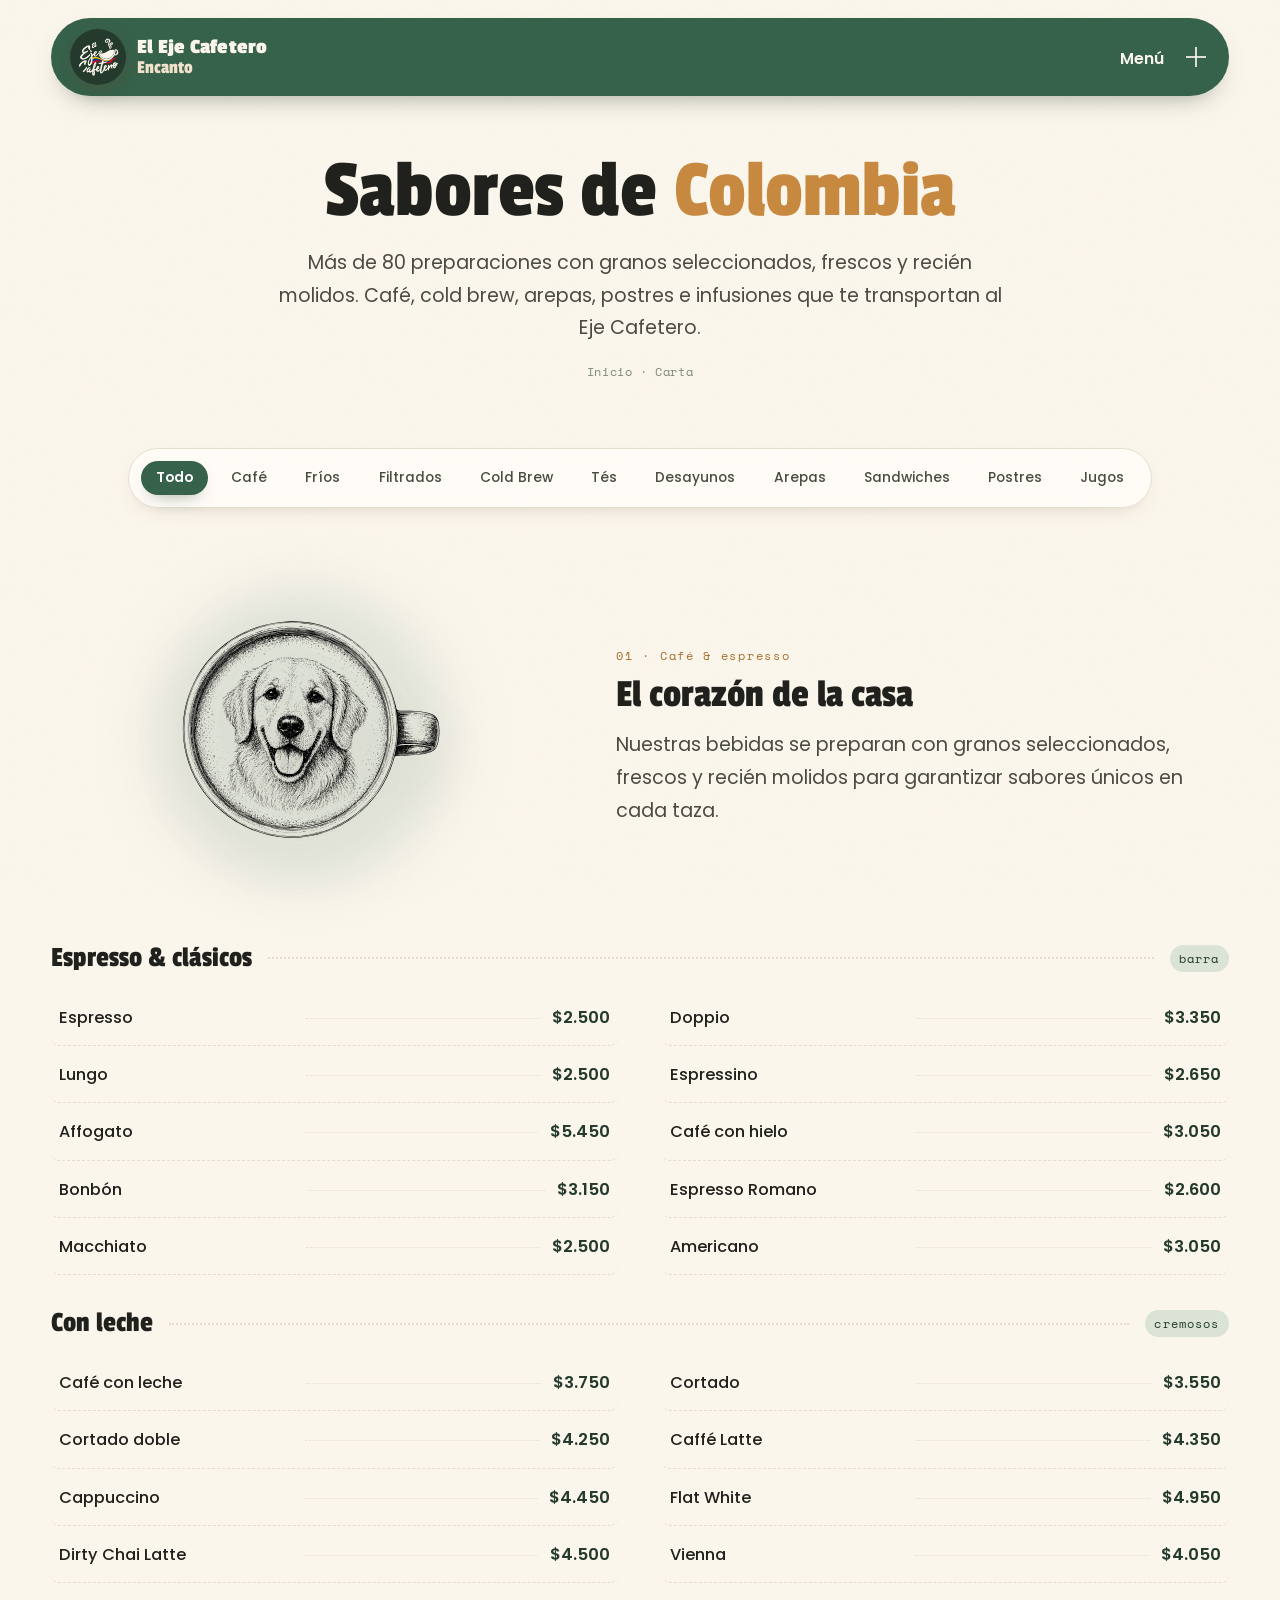
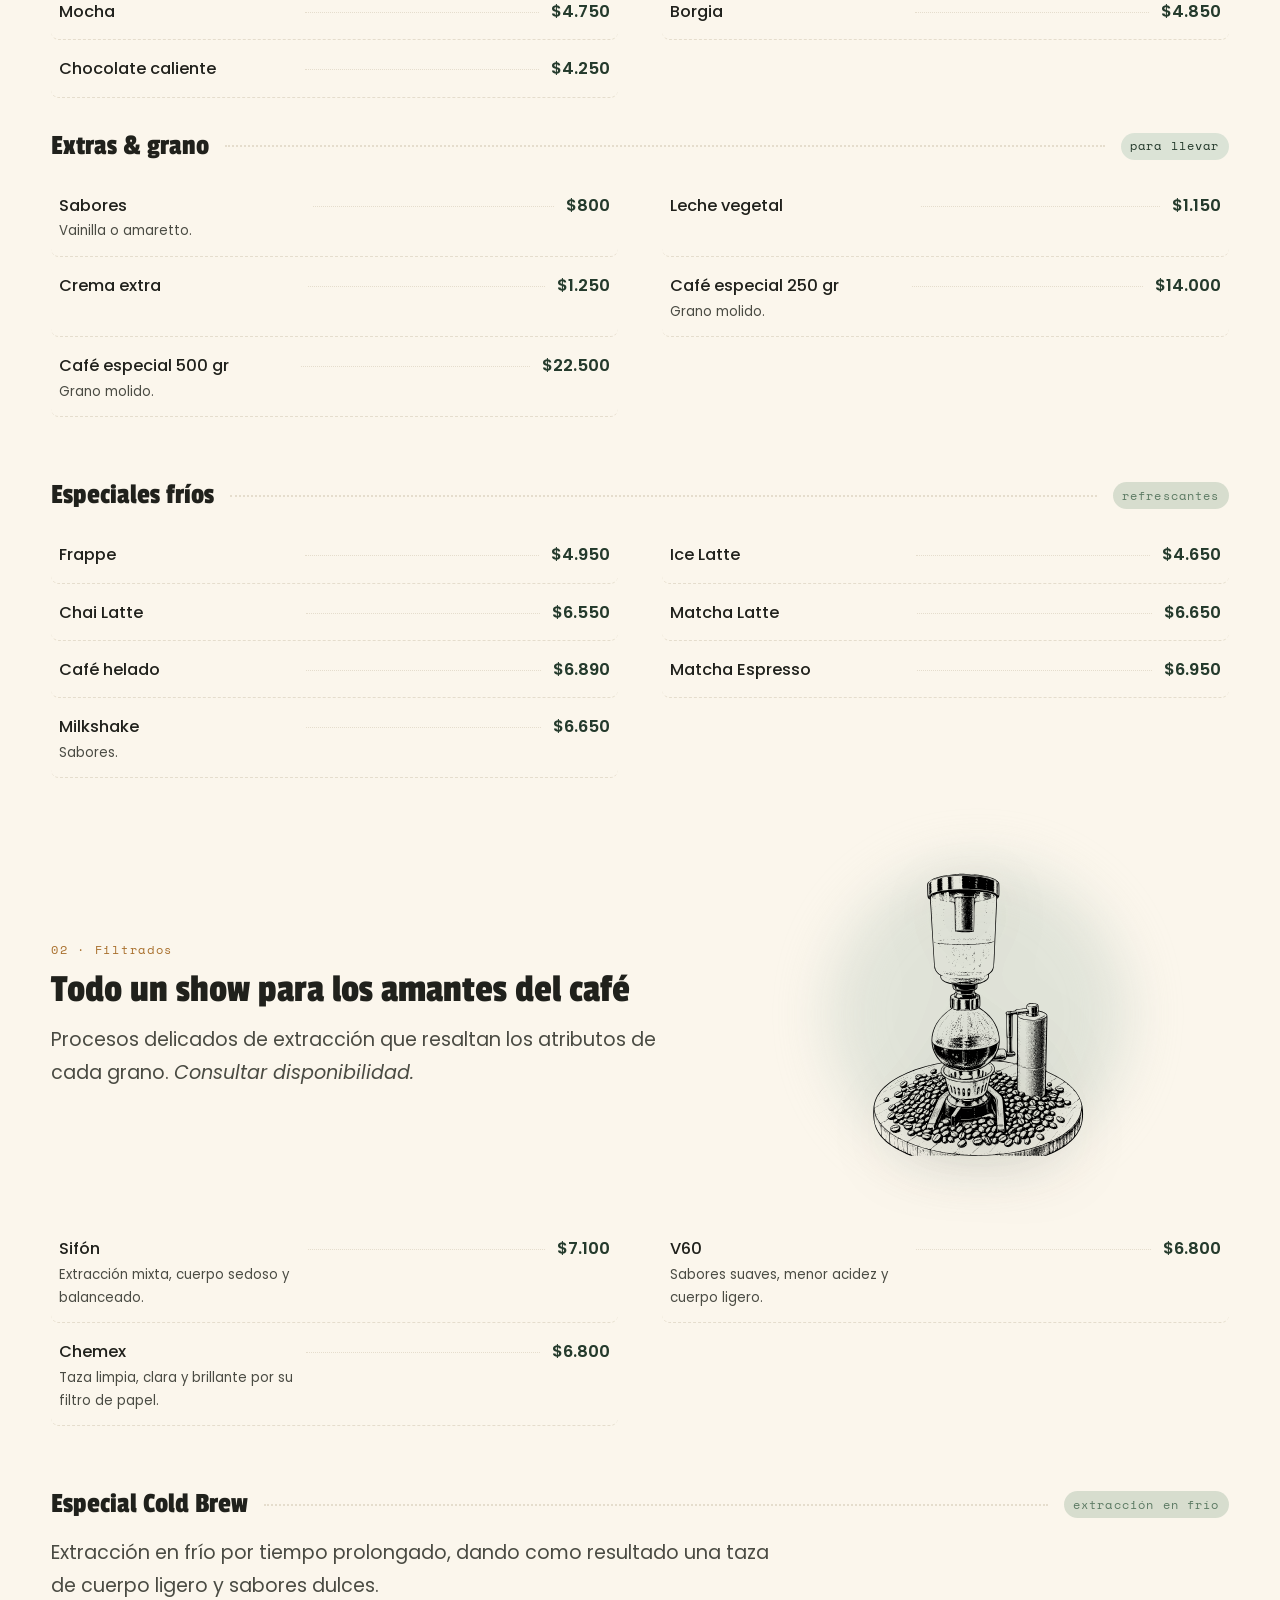
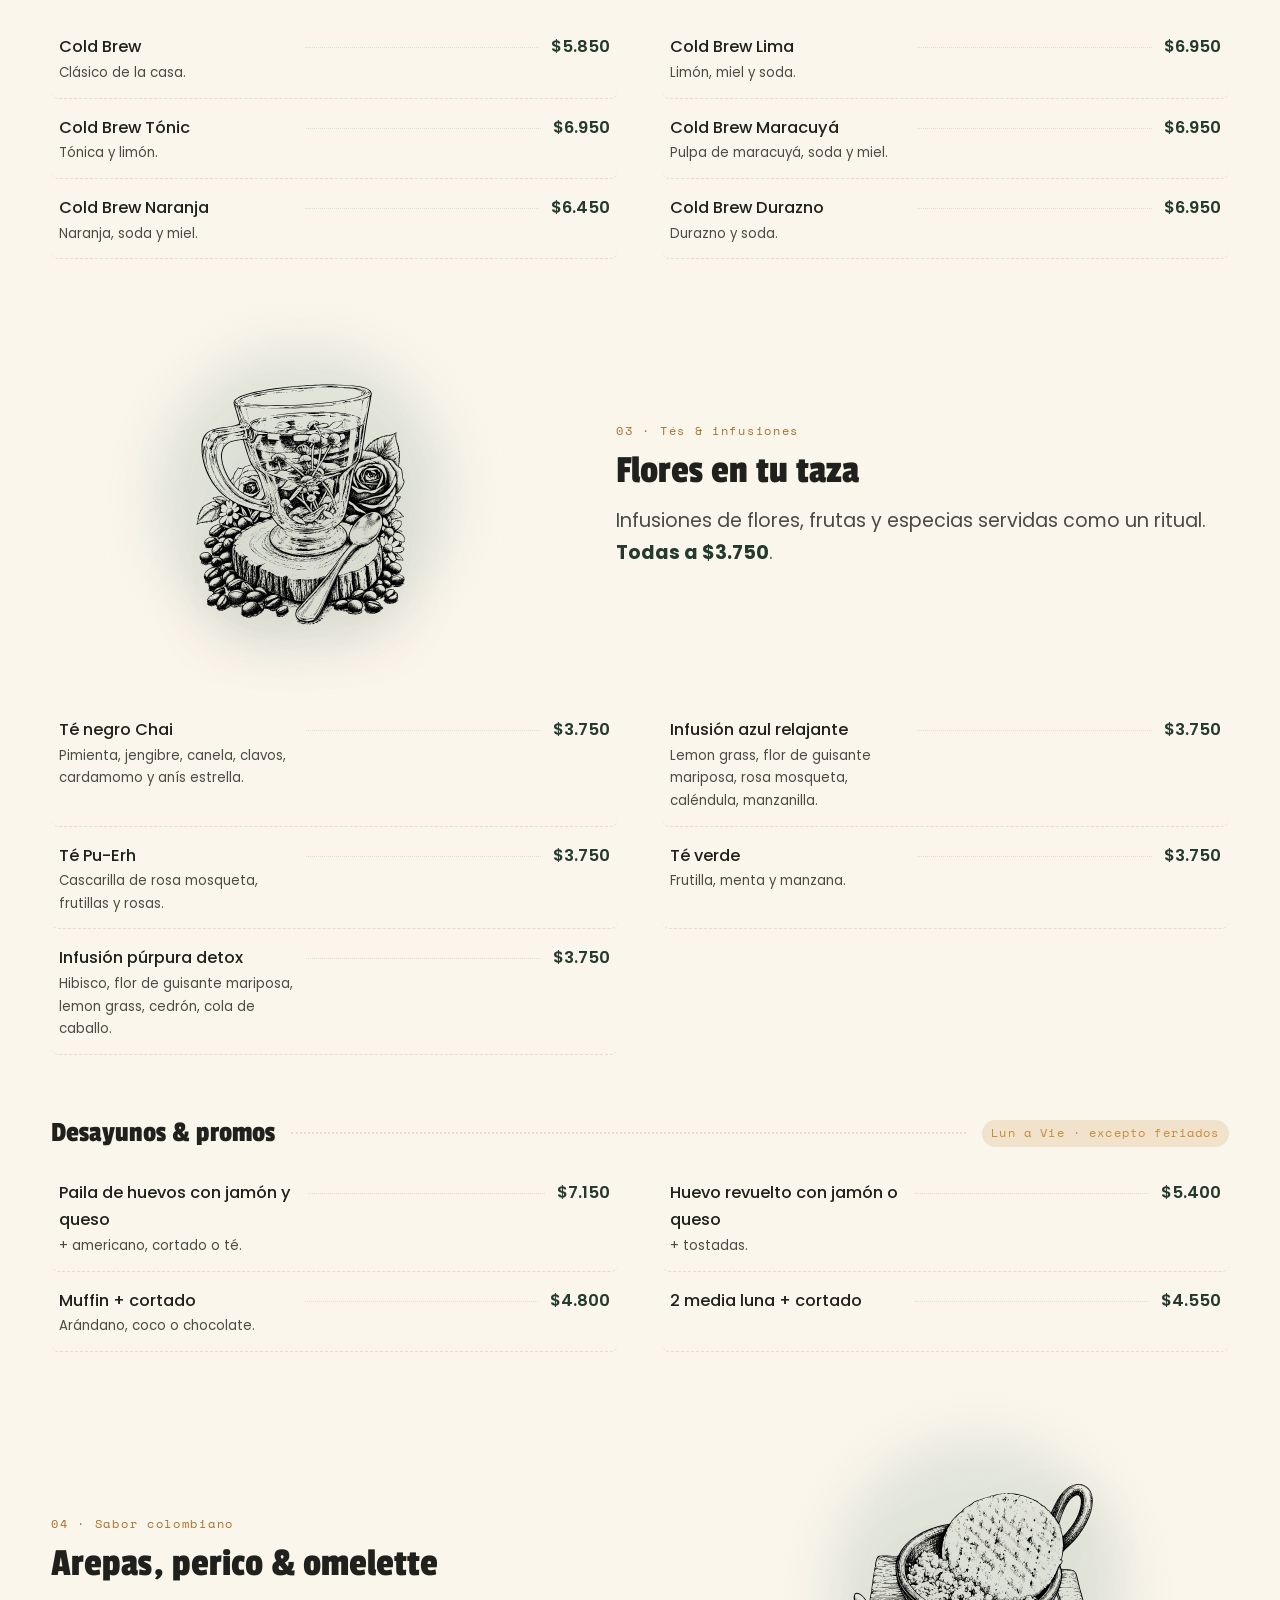
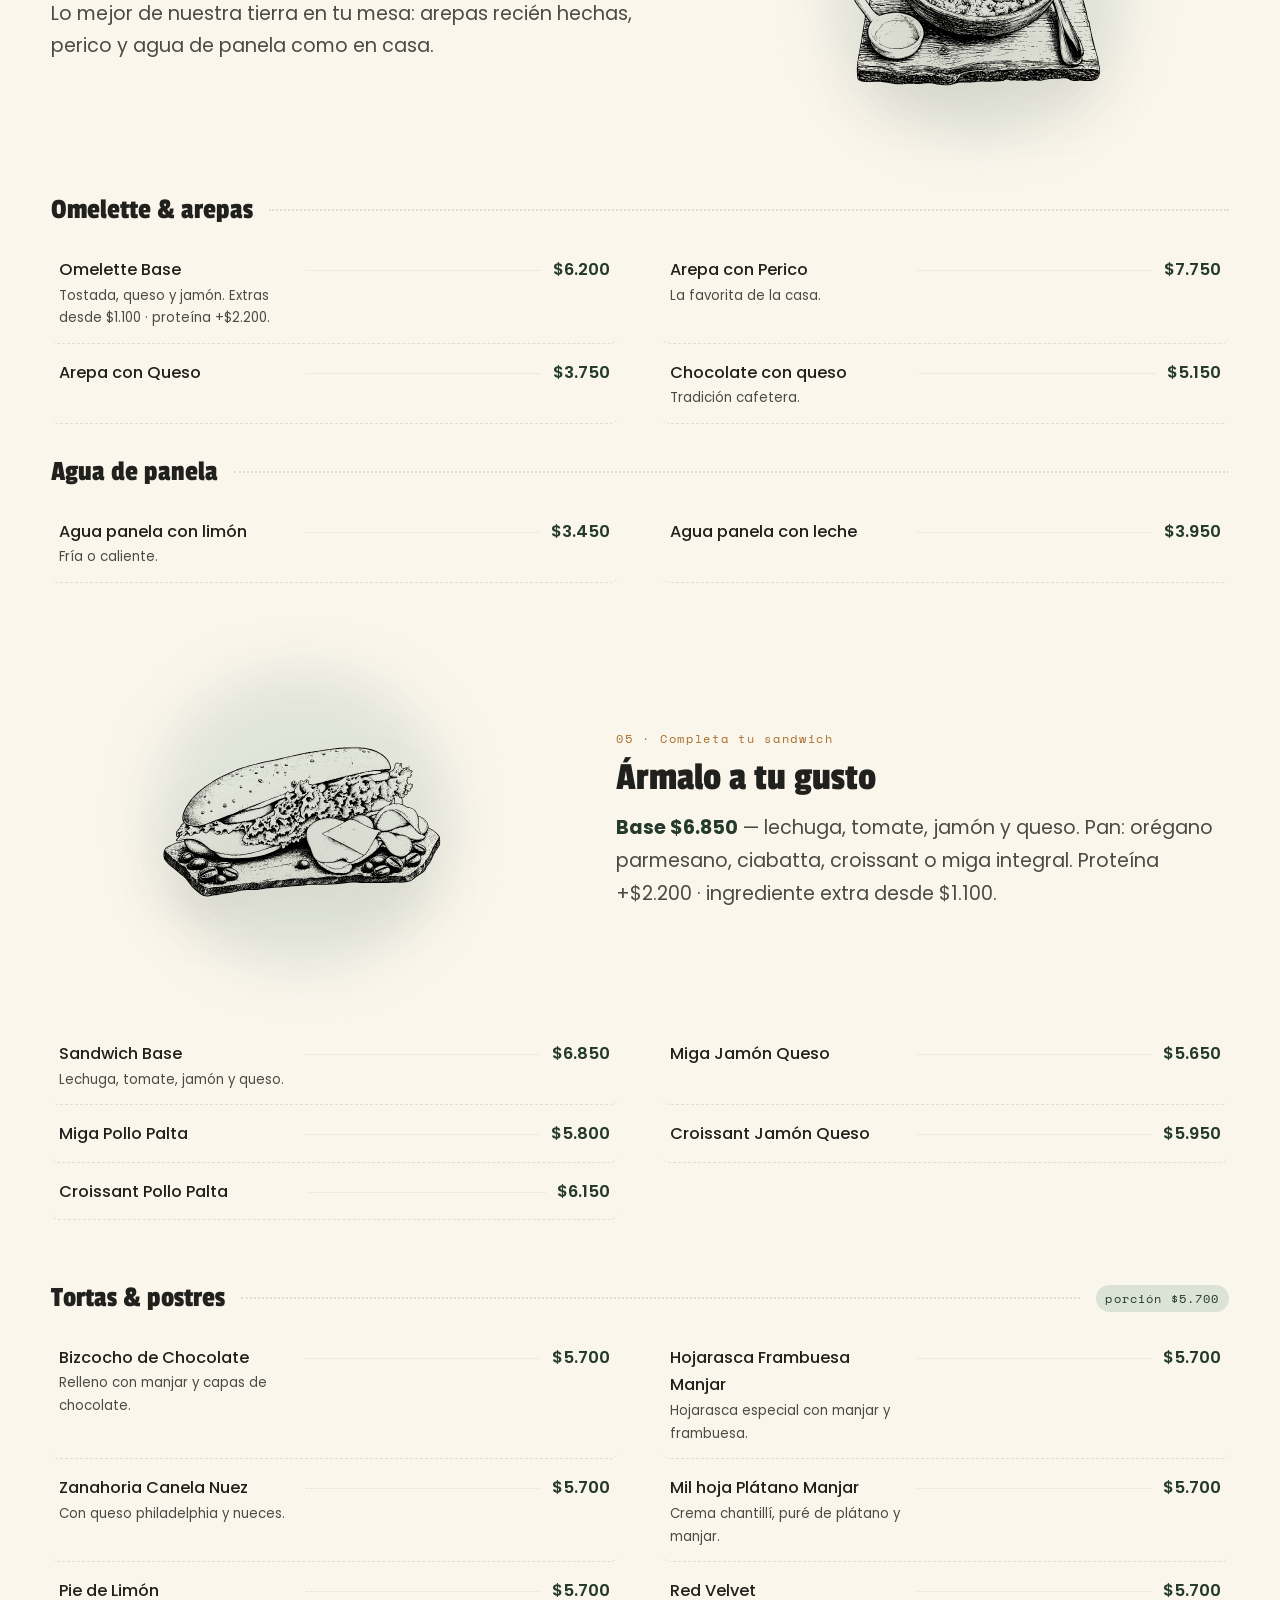
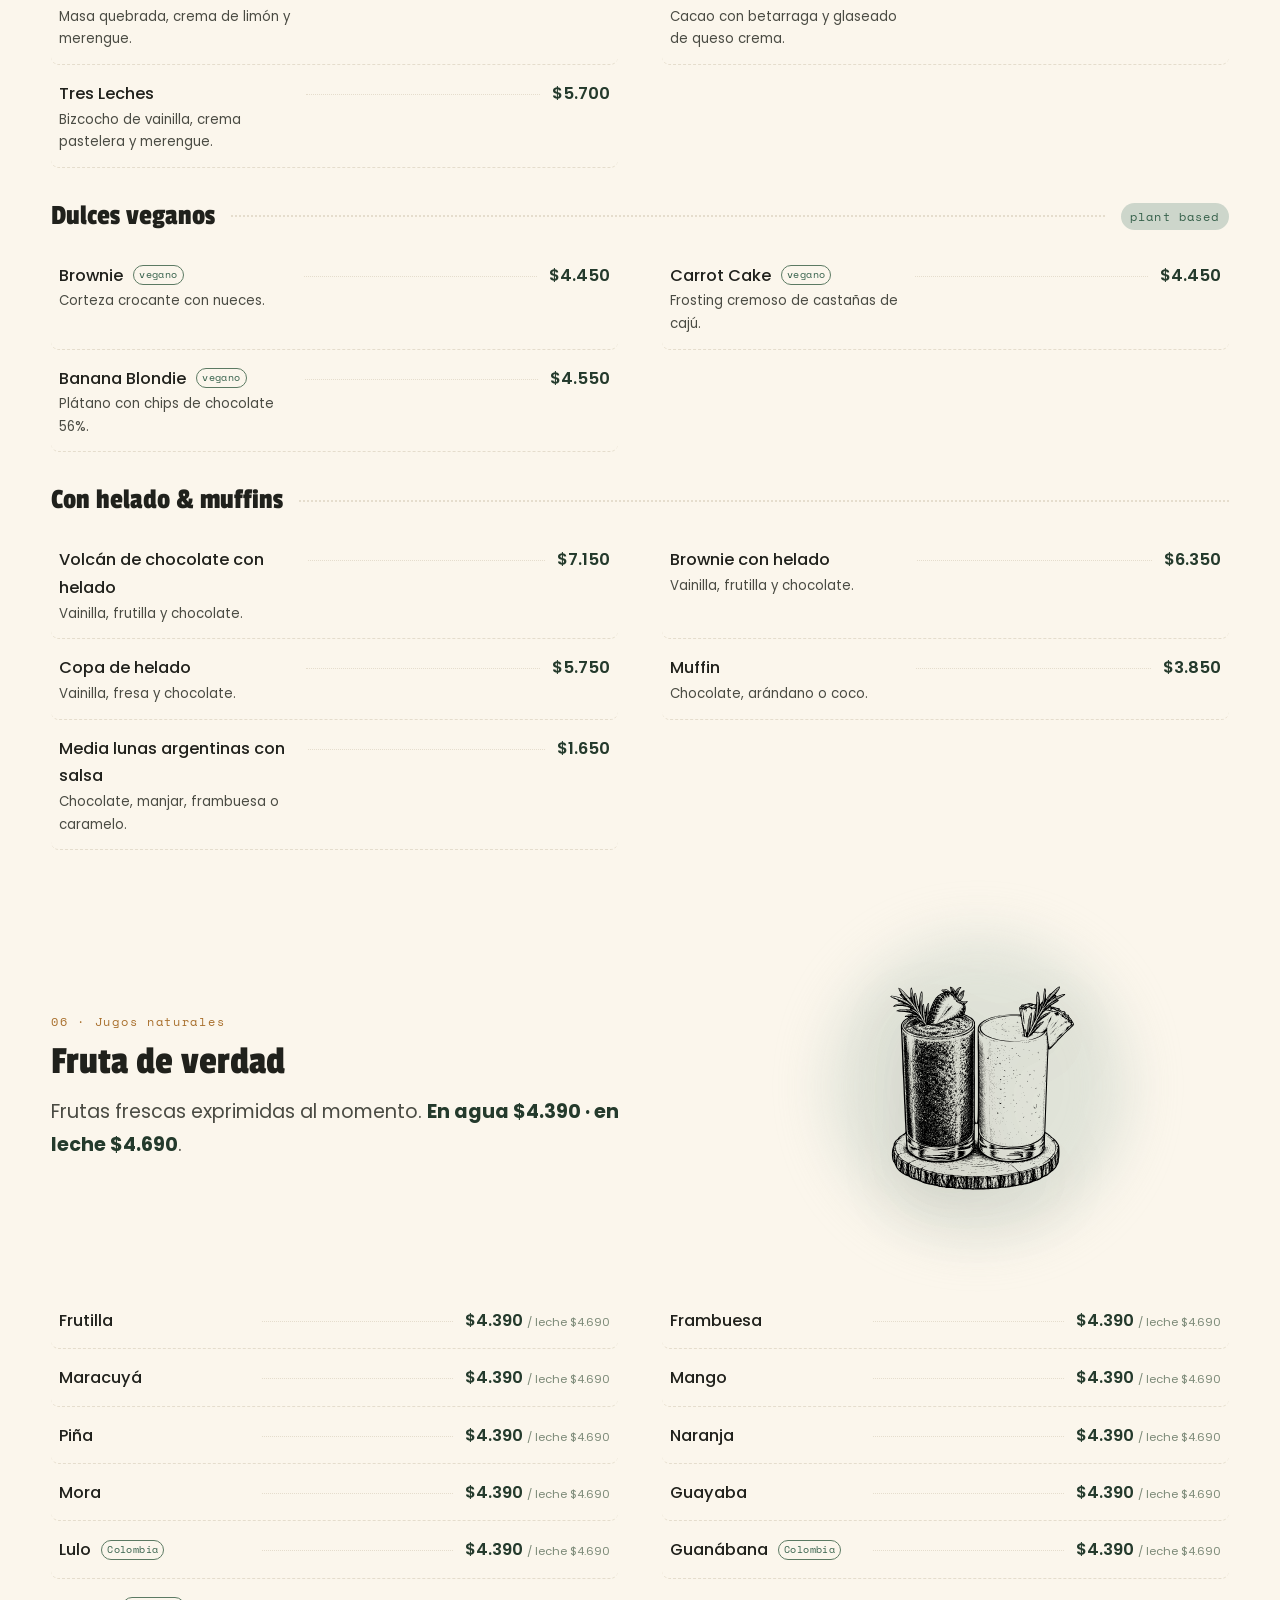
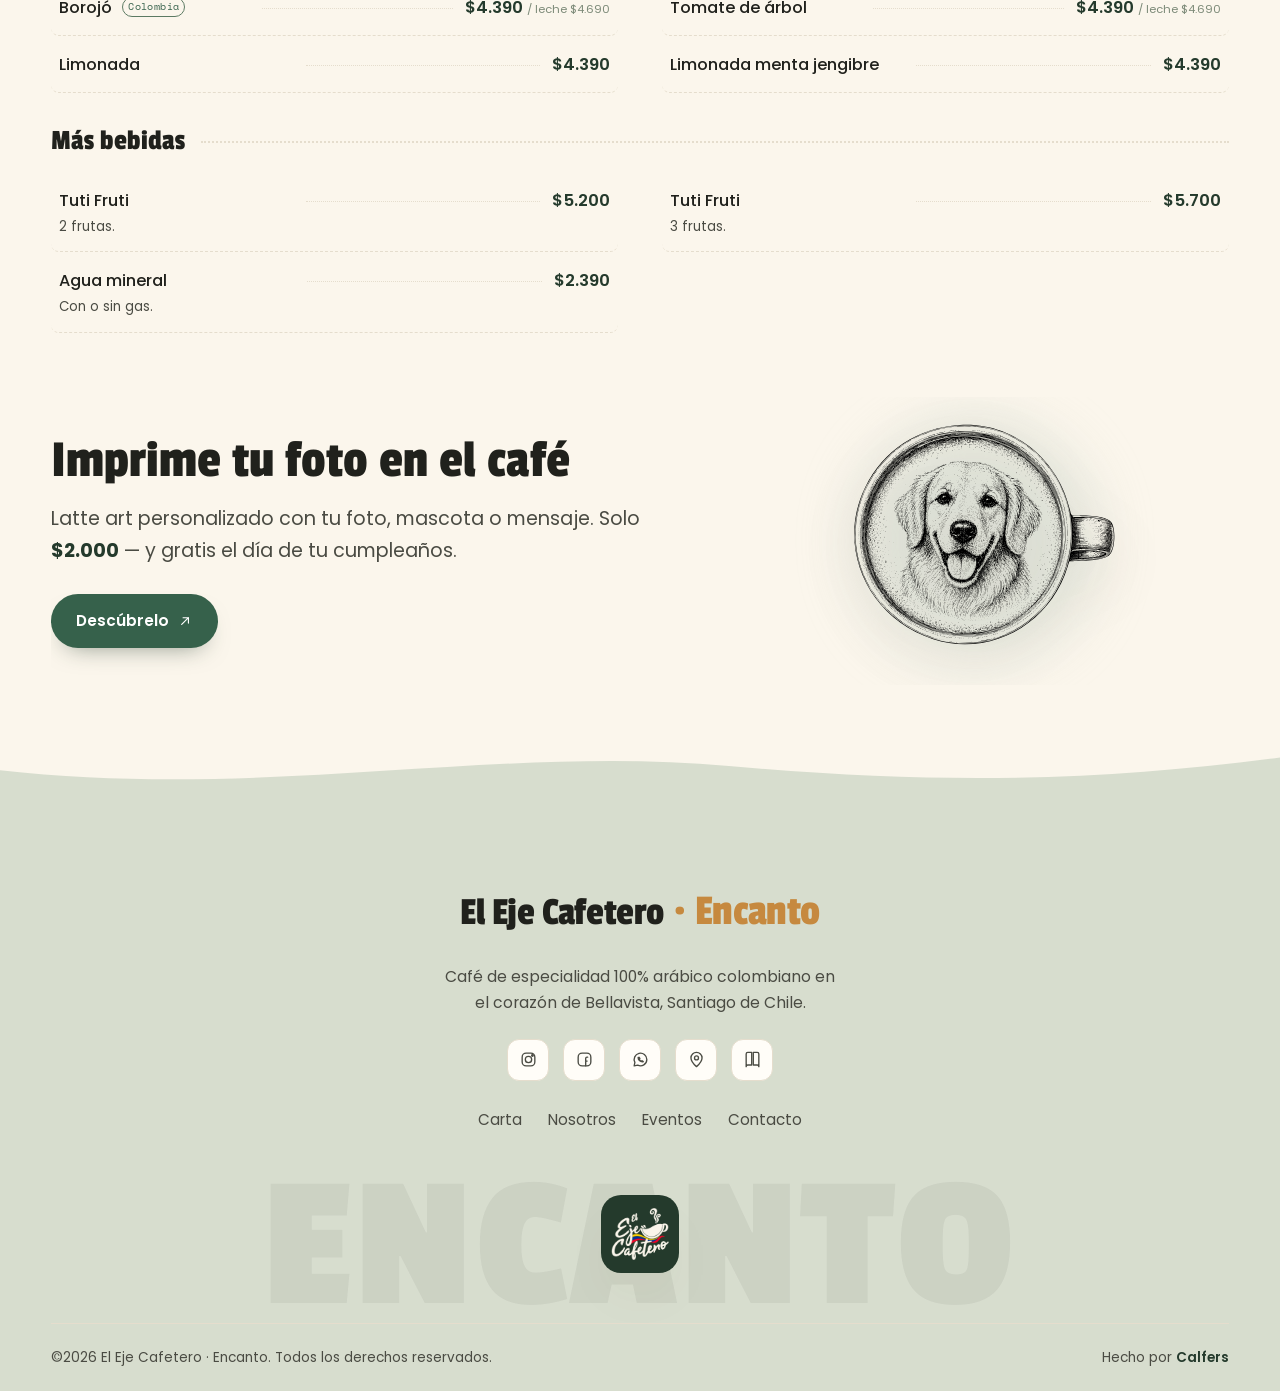
==== commit 72891dd8: "Carta editable desde Excel/CSV con respaldo local - Los productos/precios de la carta se leen ahora " ====
--- a/carta.html
+++ b/carta.html
@@ -103,7 +103,7 @@
         <div class="mcb-body"><div class="kicker">01 · Café &amp; espresso</div><h2>El corazón de la casa</h2><p class="lead mt-s">Nuestras bebidas se preparan con granos seleccionados, frescos y recién molidos para garantizar sabores únicos en cada taza.</p></div>
       </div>
       <div class="menu-sub"><h3>Espresso &amp; clásicos</h3><span class="rule"></span><span class="chip">barra</span></div>
-      <div class="menu-list">
+      <div class="menu-list" data-list="espresso-clasicos">
         <div class="mitem"><div class="mi-main"><div class="mi-name">Espresso</div></div><span class="dots"></span><span class="mi-price">$2.500</span></div>
         <div class="mitem"><div class="mi-main"><div class="mi-name">Doppio</div></div><span class="dots"></span><span class="mi-price">$3.350</span></div>
         <div class="mitem"><div class="mi-main"><div class="mi-name">Lungo</div></div><span class="dots"></span><span class="mi-price">$2.500</span></div>
@@ -116,7 +116,7 @@
         <div class="mitem"><div class="mi-main"><div class="mi-name">Americano</div></div><span class="dots"></span><span class="mi-price">$3.050</span></div>
       </div>
       <div class="menu-sub"><h3>Con leche</h3><span class="rule"></span><span class="chip">cremosos</span></div>
-      <div class="menu-list">
+      <div class="menu-list" data-list="con-leche">
         <div class="mitem"><div class="mi-main"><div class="mi-name">Café con leche</div></div><span class="dots"></span><span class="mi-price">$3.750</span></div>
         <div class="mitem"><div class="mi-main"><div class="mi-name">Cortado</div></div><span class="dots"></span><span class="mi-price">$3.550</span></div>
         <div class="mitem"><div class="mi-main"><div class="mi-name">Cortado doble</div></div><span class="dots"></span><span class="mi-price">$4.250</span></div>
@@ -130,7 +130,7 @@
         <div class="mitem"><div class="mi-main"><div class="mi-name">Chocolate caliente</div></div><span class="dots"></span><span class="mi-price">$4.250</span></div>
       </div>
       <div class="menu-sub"><h3>Extras &amp; grano</h3><span class="rule"></span><span class="chip">para llevar</span></div>
-      <div class="menu-list">
+      <div class="menu-list" data-list="extras-grano">
         <div class="mitem"><div class="mi-main"><div class="mi-name">Sabores</div><div class="mi-desc">Vainilla o amaretto.</div></div><span class="dots"></span><span class="mi-price">$800</span></div>
         <div class="mitem"><div class="mi-main"><div class="mi-name">Leche vegetal</div></div><span class="dots"></span><span class="mi-price">$1.150</span></div>
         <div class="mitem"><div class="mi-main"><div class="mi-name">Crema extra</div></div><span class="dots"></span><span class="mi-price">$1.250</span></div>
@@ -142,7 +142,7 @@
     <!-- FRÍOS -->
     <div class="menu-cat" data-cat="frios">
       <div class="menu-sub" data-reveal><h3>Especiales fríos</h3><span class="rule"></span><span class="chip" style="color:var(--aqua-deep);background:var(--aqua-soft)">refrescantes</span></div>
-      <div class="menu-list">
+      <div class="menu-list" data-list="especiales-frios">
         <div class="mitem"><div class="mi-main"><div class="mi-name">Frappe</div></div><span class="dots"></span><span class="mi-price">$4.950</span></div>
         <div class="mitem"><div class="mi-main"><div class="mi-name">Ice Latte</div></div><span class="dots"></span><span class="mi-price">$4.650</span></div>
         <div class="mitem"><div class="mi-main"><div class="mi-name">Chai Latte</div></div><span class="dots"></span><span class="mi-price">$6.550</span></div>
@@ -159,7 +159,7 @@
         <div class="mcb-img"><img src="assets/img/filtrados.svg" alt="Ilustración de método de filtrado"></div>
         <div class="mcb-body"><div class="kicker">02 · Filtrados</div><h2>Todo un show para los amantes del café</h2><p class="lead mt-s">Procesos delicados de extracción que resaltan los atributos de cada grano. <em>Consultar disponibilidad.</em></p></div>
       </div>
-      <div class="menu-list">
+      <div class="menu-list" data-list="filtrados">
         <div class="mitem"><div class="mi-main"><div class="mi-name">Sifón</div><div class="mi-desc">Extracción mixta, cuerpo sedoso y balanceado.</div></div><span class="dots"></span><span class="mi-price">$7.100</span></div>
         <div class="mitem"><div class="mi-main"><div class="mi-name">V60</div><div class="mi-desc">Sabores suaves, menor acidez y cuerpo ligero.</div></div><span class="dots"></span><span class="mi-price">$6.800</span></div>
         <div class="mitem"><div class="mi-main"><div class="mi-name">Chemex</div><div class="mi-desc">Taza limpia, clara y brillante por su filtro de papel.</div></div><span class="dots"></span><span class="mi-price">$6.800</span></div>
@@ -170,7 +170,7 @@
     <div class="menu-cat" data-cat="coldbrew">
       <div class="menu-sub" data-reveal><h3>Especial Cold Brew</h3><span class="rule"></span><span class="chip" style="color:var(--aqua-deep);background:var(--aqua-soft)">extracción en frío</span></div>
       <p class="lead" data-reveal style="margin-bottom:18px">Extracción en frío por tiempo prolongado, dando como resultado una taza de cuerpo ligero y sabores dulces.</p>
-      <div class="menu-list">
+      <div class="menu-list" data-list="especial-cold-brew">
         <div class="mitem"><div class="mi-main"><div class="mi-name">Cold Brew</div><div class="mi-desc">Clásico de la casa.</div></div><span class="dots"></span><span class="mi-price">$5.850</span></div>
         <div class="mitem"><div class="mi-main"><div class="mi-name">Cold Brew Lima</div><div class="mi-desc">Limón, miel y soda.</div></div><span class="dots"></span><span class="mi-price">$6.950</span></div>
         <div class="mitem"><div class="mi-main"><div class="mi-name">Cold Brew Tónic</div><div class="mi-desc">Tónica y limón.</div></div><span class="dots"></span><span class="mi-price">$6.950</span></div>
@@ -186,7 +186,7 @@
         <div class="mcb-img"><img src="assets/img/flroesentutaza.svg" alt="Ilustración de infusión de flores"></div>
         <div class="mcb-body"><div class="kicker">03 · Tés &amp; infusiones</div><h2>Flores en tu taza</h2><p class="lead mt-s">Infusiones de flores, frutas y especias servidas como un ritual. <b style="color:var(--coral-deep)">Todas a $3.750</b>.</p></div>
       </div>
-      <div class="menu-list">
+      <div class="menu-list" data-list="tes-infusiones">
         <div class="mitem"><div class="mi-main"><div class="mi-name">Té negro Chai</div><div class="mi-desc">Pimienta, jengibre, canela, clavos, cardamomo y anís estrella.</div></div><span class="dots"></span><span class="mi-price">$3.750</span></div>
         <div class="mitem"><div class="mi-main"><div class="mi-name">Infusión azul relajante</div><div class="mi-desc">Lemon grass, flor de guisante mariposa, rosa mosqueta, caléndula, manzanilla.</div></div><span class="dots"></span><span class="mi-price">$3.750</span></div>
         <div class="mitem"><div class="mi-main"><div class="mi-name">Té Pu-Erh</div><div class="mi-desc">Cascarilla de rosa mosqueta, frutillas y rosas.</div></div><span class="dots"></span><span class="mi-price">$3.750</span></div>
@@ -198,7 +198,7 @@
     <!-- DESAYUNOS -->
     <div class="menu-cat" data-cat="desayunos">
       <div class="menu-sub" data-reveal><h3>Desayunos &amp; promos</h3><span class="rule"></span><span class="chip" style="color:var(--mango);background:var(--mango-soft)">Lun a Vie · excepto feriados</span></div>
-      <div class="menu-list">
+      <div class="menu-list" data-list="desayunos-promos">
         <div class="mitem"><div class="mi-main"><div class="mi-name">Paila de huevos con jamón y queso</div><div class="mi-desc">+ americano, cortado o té.</div></div><span class="dots"></span><span class="mi-price">$7.150</span></div>
         <div class="mitem"><div class="mi-main"><div class="mi-name">Huevo revuelto con jamón o queso</div><div class="mi-desc">+ tostadas.</div></div><span class="dots"></span><span class="mi-price">$5.400</span></div>
         <div class="mitem"><div class="mi-main"><div class="mi-name">Muffin + cortado</div><div class="mi-desc">Arándano, coco o chocolate.</div></div><span class="dots"></span><span class="mi-price">$4.800</span></div>
@@ -213,14 +213,14 @@
         <div class="mcb-body"><div class="kicker">04 · Sabor colombiano</div><h2>Arepas, perico &amp; omelette</h2><p class="lead mt-s">Lo mejor de nuestra tierra en tu mesa: arepas recién hechas, perico y agua de panela como en casa.</p></div>
       </div>
       <div class="menu-sub"><h3>Omelette &amp; arepas</h3><span class="rule"></span></div>
-      <div class="menu-list">
+      <div class="menu-list" data-list="omelette-arepas">
         <div class="mitem"><div class="mi-main"><div class="mi-name">Omelette Base</div><div class="mi-desc">Tostada, queso y jamón. Extras desde $1.100 · proteína +$2.200.</div></div><span class="dots"></span><span class="mi-price">$6.200</span></div>
         <div class="mitem"><div class="mi-main"><div class="mi-name">Arepa con Perico</div><div class="mi-desc">La favorita de la casa.</div></div><span class="dots"></span><span class="mi-price">$7.750</span></div>
         <div class="mitem"><div class="mi-main"><div class="mi-name">Arepa con Queso</div></div><span class="dots"></span><span class="mi-price">$3.750</span></div>
         <div class="mitem"><div class="mi-main"><div class="mi-name">Chocolate con queso</div><div class="mi-desc">Tradición cafetera.</div></div><span class="dots"></span><span class="mi-price">$5.150</span></div>
       </div>
       <div class="menu-sub"><h3>Agua de panela</h3><span class="rule"></span></div>
-      <div class="menu-list">
+      <div class="menu-list" data-list="agua-de-panela">
         <div class="mitem"><div class="mi-main"><div class="mi-name">Agua panela con limón</div><div class="mi-desc">Fría o caliente.</div></div><span class="dots"></span><span class="mi-price">$3.450</span></div>
         <div class="mitem"><div class="mi-main"><div class="mi-name">Agua panela con leche</div></div><span class="dots"></span><span class="mi-price">$3.950</span></div>
       </div>
@@ -232,7 +232,7 @@
         <div class="mcb-img"><img src="assets/img/sandwich.svg" alt="Ilustración de sandwich"></div>
         <div class="mcb-body"><div class="kicker">05 · Completa tu sandwich</div><h2>Ármalo a tu gusto</h2><p class="lead mt-s"><b style="color:var(--coral-deep)">Base $6.850</b> — lechuga, tomate, jamón y queso. Pan: orégano parmesano, ciabatta, croissant o miga integral. Proteína +$2.200 · ingrediente extra desde $1.100.</p></div>
       </div>
-      <div class="menu-list">
+      <div class="menu-list" data-list="sandwiches">
         <div class="mitem"><div class="mi-main"><div class="mi-name">Sandwich Base</div><div class="mi-desc">Lechuga, tomate, jamón y queso.</div></div><span class="dots"></span><span class="mi-price">$6.850</span></div>
         <div class="mitem"><div class="mi-main"><div class="mi-name">Miga Jamón Queso</div></div><span class="dots"></span><span class="mi-price">$5.650</span></div>
         <div class="mitem"><div class="mi-main"><div class="mi-name">Miga Pollo Palta</div></div><span class="dots"></span><span class="mi-price">$5.800</span></div>
@@ -244,7 +244,7 @@
     <!-- POSTRES -->
     <div class="menu-cat" data-cat="postres">
       <div class="menu-sub" data-reveal><h3>Tortas &amp; postres</h3><span class="rule"></span><span class="chip">porción $5.700</span></div>
-      <div class="menu-list">
+      <div class="menu-list" data-list="tortas-postres">
         <div class="mitem"><div class="mi-main"><div class="mi-name">Bizcocho de Chocolate</div><div class="mi-desc">Relleno con manjar y capas de chocolate.</div></div><span class="dots"></span><span class="mi-price">$5.700</span></div>
         <div class="mitem"><div class="mi-main"><div class="mi-name">Hojarasca Frambuesa Manjar</div><div class="mi-desc">Hojarasca especial con manjar y frambuesa.</div></div><span class="dots"></span><span class="mi-price">$5.700</span></div>
         <div class="mitem"><div class="mi-main"><div class="mi-name">Zanahoria Canela Nuez</div><div class="mi-desc">Con queso philadelphia y nueces.</div></div><span class="dots"></span><span class="mi-price">$5.700</span></div>
@@ -254,13 +254,13 @@
         <div class="mitem"><div class="mi-main"><div class="mi-name">Tres Leches</div><div class="mi-desc">Bizcocho de vainilla, crema pastelera y merengue.</div></div><span class="dots"></span><span class="mi-price">$5.700</span></div>
       </div>
       <div class="menu-sub"><h3>Dulces veganos</h3><span class="rule"></span><span class="chip" style="color:var(--leaf-deep);background:var(--leaf-soft)">plant based</span></div>
-      <div class="menu-list">
+      <div class="menu-list" data-list="dulces-veganos">
         <div class="mitem"><div class="mi-main"><div class="mi-name">Brownie <span class="v">vegano</span></div><div class="mi-desc">Corteza crocante con nueces.</div></div><span class="dots"></span><span class="mi-price">$4.450</span></div>
         <div class="mitem"><div class="mi-main"><div class="mi-name">Carrot Cake <span class="v">vegano</span></div><div class="mi-desc">Frosting cremoso de castañas de cajú.</div></div><span class="dots"></span><span class="mi-price">$4.450</span></div>
         <div class="mitem"><div class="mi-main"><div class="mi-name">Banana Blondie <span class="v">vegano</span></div><div class="mi-desc">Plátano con chips de chocolate 56%.</div></div><span class="dots"></span><span class="mi-price">$4.550</span></div>
       </div>
       <div class="menu-sub"><h3>Con helado &amp; muffins</h3><span class="rule"></span></div>
-      <div class="menu-list">
+      <div class="menu-list" data-list="con-helado-muffins">
         <div class="mitem"><div class="mi-main"><div class="mi-name">Volcán de chocolate con helado</div><div class="mi-desc">Vainilla, frutilla y chocolate.</div></div><span class="dots"></span><span class="mi-price">$7.150</span></div>
         <div class="mitem"><div class="mi-main"><div class="mi-name">Brownie con helado</div><div class="mi-desc">Vainilla, frutilla y chocolate.</div></div><span class="dots"></span><span class="mi-price">$6.350</span></div>
         <div class="mitem"><div class="mi-main"><div class="mi-name">Copa de helado</div><div class="mi-desc">Vainilla, fresa y chocolate.</div></div><span class="dots"></span><span class="mi-price">$5.750</span></div>
@@ -275,7 +275,7 @@
         <div class="mcb-img"><img src="assets/img/jugosnaturales.svg" alt="Ilustración de jugos naturales"></div>
         <div class="mcb-body"><div class="kicker">06 · Jugos naturales</div><h2>Fruta de verdad</h2><p class="lead mt-s">Frutas frescas exprimidas al momento. <b style="color:var(--coral-deep)">En agua $4.390 · en leche $4.690</b>.</p></div>
       </div>
-      <div class="menu-list">
+      <div class="menu-list" data-list="jugos-naturales">
         <div class="mitem"><div class="mi-main"><div class="mi-name">Frutilla</div></div><span class="dots"></span><span class="mi-price">$4.390 <small>/ leche $4.690</small></span></div>
         <div class="mitem"><div class="mi-main"><div class="mi-name">Frambuesa</div></div><span class="dots"></span><span class="mi-price">$4.390 <small>/ leche $4.690</small></span></div>
         <div class="mitem"><div class="mi-main"><div class="mi-name">Maracuyá</div></div><span class="dots"></span><span class="mi-price">$4.390 <small>/ leche $4.690</small></span></div>
@@ -292,7 +292,7 @@
         <div class="mitem"><div class="mi-main"><div class="mi-name">Limonada menta jengibre</div></div><span class="dots"></span><span class="mi-price">$4.390</span></div>
       </div>
       <div class="menu-sub"><h3>Más bebidas</h3><span class="rule"></span></div>
-      <div class="menu-list">
+      <div class="menu-list" data-list="mas-bebidas">
         <div class="mitem"><div class="mi-main"><div class="mi-name">Tuti Fruti</div><div class="mi-desc">2 frutas.</div></div><span class="dots"></span><span class="mi-price">$5.200</span></div>
         <div class="mitem"><div class="mi-main"><div class="mi-name">Tuti Fruti</div><div class="mi-desc">3 frutas.</div></div><span class="dots"></span><span class="mi-price">$5.700</span></div>
         <div class="mitem"><div class="mi-main"><div class="mi-name">Agua mineral</div><div class="mi-desc">Con o sin gas.</div></div><span class="dots"></span><span class="mi-price">$2.390</span></div>
--- a/css/style.css
+++ b/css/style.css
@@ -956,8 +956,8 @@
   background-image:url("data:image/svg+xml,%3Csvg xmlns='http://www.w3.org/2000/svg' viewBox='0 0 1440 60' preserveAspectRatio='none'%3E%3Cpath fill='%23f4ecdf' d='M0,60 L0,30 C300,58 560,6 820,26 C1060,44 1240,40 1440,18 L1440,60 Z'/%3E%3C/svg%3E")}
 
 /* Taza a taza: SVG +50% y desplazado a la derecha */
-.ill-taza img{width:min(100%,570px);transform:translateX(16%)}
-@media(max-width:860px){.ill-taza img{transform:none;width:min(82%,420px)}}
+.ill-taza img{width:min(115%,740px);transform:none}
+@media(max-width:860px){.ill-taza img{transform:none;width:min(98%,560px)}}
 
 /* =========================================================
    v10 — transición suave (sin preloader) · navbar verde ·
@@ -1014,9 +1014,9 @@
 .kn-toggle:focus-visible{outline:2px solid var(--coral);outline-offset:3px}
 
 /* Navbar: al hacer scroll se vuelve MÁS ANGOSTA (no más baja) */
-.kn-bar{transition:max-width .45s var(--ease),margin .45s var(--ease),background .4s,box-shadow .4s,border-color .4s}
-.kn-head.scrolled .kn-bar{max-width:900px;margin-inline:auto}
-@media(max-width:900px){ .kn-head.scrolled .kn-bar{margin-inline:5vw} }
+/* ancho base explícito (px) para que la transición sea SUAVE y no salte desde 'none' */
+.kn-bar{max-width:var(--maxw);margin-inline:auto;transition:max-width 1s var(--ease),background .5s,box-shadow .5s,border-color .5s}
+.kn-head.scrolled .kn-bar{max-width:900px}
 
 /* Footer: onda visible (salvia) + badge oscuro para que se lea el logo claro */
 .foot{background:var(--aqua-soft);overflow-x:clip;overflow-y:visible}
@@ -1029,7 +1029,31 @@
 /* Menú abierto: la barra verde se vuelve transparente para que "Cerrar" quede limpio */
 body.kn-open .kn-bar{background:transparent;box-shadow:none;border-color:transparent;backdrop-filter:none}
 
-/* Ilustraciones SVG en la carta: line-art sobre fondo cálido (sin recortar) */
-.menu-cat-band .mcb-img{background:var(--mango-soft)}
-.menu-cat-band .mcb-img img[src$=".svg"]{object-fit:contain;padding:20px}
-.print-band .polaroid img[src$=".svg"]{width:100%;object-fit:contain;background:var(--mango-soft)}
+/* Ilustraciones SVG: sin marco ni fondo, flotando con una aura detrás
+   (igual que las del home: .hero-ill/.ill-free) */
+.menu-cat-band .mcb-img{
+  background:none!important;border:0!important;box-shadow:none!important;
+  overflow:visible!important;aspect-ratio:auto!important;border-radius:0!important;
+  position:relative;display:grid;place-items:center;min-height:clamp(220px,26vw,300px)}
+.menu-cat-band .mcb-img::before{content:"";position:absolute;z-index:0;
+  top:50%;left:50%;transform:translate(-50%,-50%);
+  width:clamp(230px,25vw,300px);aspect-ratio:1;border-radius:50%;
+  background:var(--leaf-soft);opacity:.55;filter:blur(26px)}
+/* todas las ilustraciones ocupan la MISMA caja cuadrada (contain, sin recortar);
+   el padding deja aire alrededor para que ninguna quede pegada a un borde */
+.menu-cat-band .mcb-img img{position:relative;z-index:1;box-sizing:border-box;
+  width:clamp(252px,28vw,344px);height:clamp(252px,28vw,344px);
+  min-height:0;object-fit:contain;padding:clamp(16px,2.4vw,30px);
+  filter:drop-shadow(0 20px 30px rgba(47,33,24,.16))}
+
+.print-band .polaroid{
+  background:none!important;border:0!important;box-shadow:none!important;
+  overflow:visible!important;border-radius:0!important;transform:none!important;
+  position:relative;display:grid;place-items:center;max-width:none}
+.print-band .polaroid::before{content:"";position:absolute;z-index:0;
+  top:50%;left:50%;transform:translate(-50%,-50%);
+  width:80%;aspect-ratio:1;border-radius:50%;
+  background:var(--leaf-soft);opacity:.55;filter:blur(28px)}
+.print-band .polaroid img{position:relative;z-index:1;
+  width:min(96%,460px);height:auto;aspect-ratio:auto;object-fit:contain;background:none;
+  filter:drop-shadow(0 20px 30px rgba(47,33,24,.16))}
